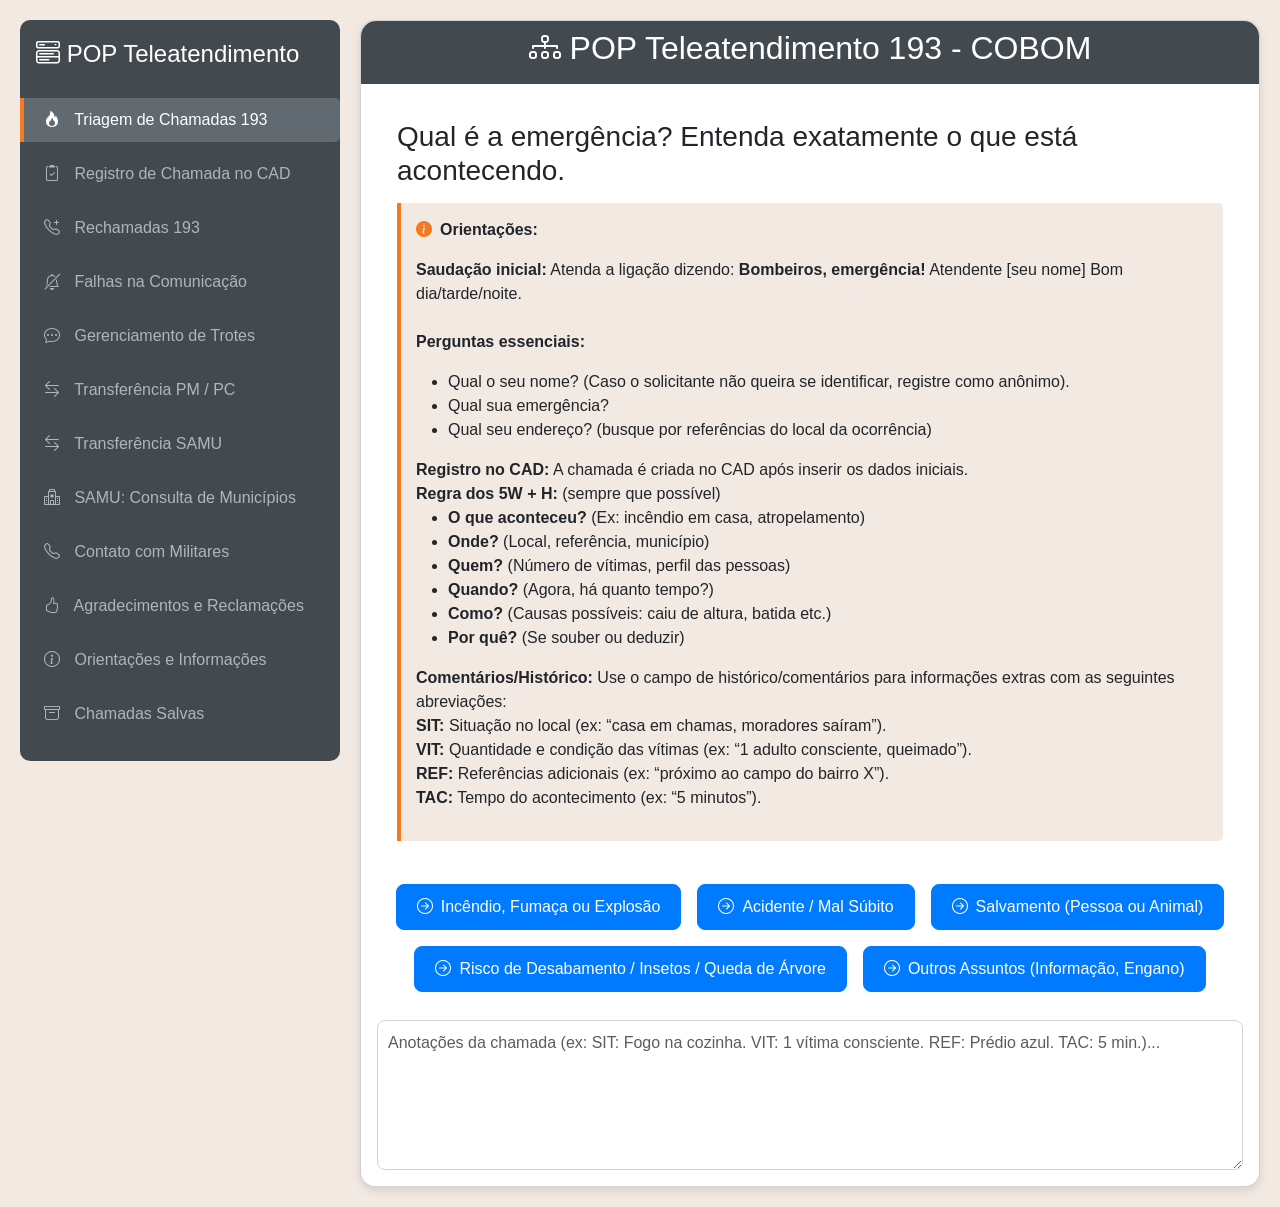
==== pages/popciad/popbm/index.html @ 1b0be4aa "incial" ====
<!DOCTYPE html>
<html lang="pt-br">
<head>
    <meta charset="UTF-8">
    <meta name="viewport" content="width=device-width, initial-scale=1">
    <title>Teleatendimento 193 COBOM</title>
    <link href="https://cdn.jsdelivr.net/npm/bootstrap@5.3.0/dist/css/bootstrap.min.css" rel="stylesheet">
    <link rel="stylesheet" href="https://cdn.jsdelivr.net/npm/bootstrap-icons@1.10.0/font/bootstrap-icons.css">
    <style>
        /* * Estilos Globais e Layout da Aplicação
         * Define o layout geral da página, fontes e cores de fundo.
         */
        body {
            background-color: #f1e9e2;
            padding: 20px;
            display: flex;
            min-height: 100vh;
            font-family: 'Inter', sans-serif;
        }
        
        #left-panel {
            width: 320px;
            display: flex;
            flex-direction: column;
            margin-right: 20px;
        }
        
        #sidebar {
            background-color: #434a4f;
            color: white;
            padding: 20px 0;
            border-radius: 10px;
            margin-bottom: 20px;
        }
        
        #decision-tree-container {
            flex: 1;
            display: flex;
            flex-direction: column;
        }
        
        /* * Estilos dos Cards de Decisão e Componentes Internos
         * Estilos específicos para os cards que contêm as perguntas e opções.
         */
        .card.decision-card .card-header {
            background-color: #434a4f !important;
            border-color: #434a4f;
            color: white;
            border-top-left-radius: 15px;
            border-top-right-radius: 15px;
        }
        
        .decision-card {
            border-radius: 15px;
            box-shadow: 0 4px 8px rgba(0,0,0,0.1);
        }
        
        #question-container {
            min-height: 100px;
            padding: 20px;
        }
        
        #guidance {
            background-color: #f1e9e2;
            border-left: 4px solid #f47920;
            padding: 15px;
            margin: 15px 0;
            border-radius: 0 5px 5px 0;
            text-align: left;
        }
        
        /* * Estilos da Navegação Lateral
         * Define a aparência dos links do menu lateral.
         */
        .nav-link {
            color: #adb5bd;
            border-left: 4px solid transparent;
            padding: 10px 20px;
            margin: 5px 0;
            border-radius: 0 5px 5px 0;
        }
        
        .nav-link:hover, .nav-link.active {
            color: white;
            background-color: #606a70;
            border-left: 4px solid #f47920;
        }
        
        .nav-link i {
            margin-right: 10px;
            width: 20px;
            text-align: center;
        }
        
        /* * Estilos dos Botões de Opção e Voltar
         * Define a aparência dos botões de interação.
         */
        .option-btn {
            margin: 5px;
            transition: all 0.3s;
            border-radius: 8px;
            padding: 10px 20px;
            font-size: 16px;
            display: flex;
            align-items: center;
            justify-content: center;
            background-color: #007bff;
            border-color: #007bff;
            color: white;
        }

        .option-btn:hover {
            background-color: #0056b3;
            border-color: #0056b3;
            transform: translateY(-2px);
            box-shadow: 0 4px 8px rgba(0,0,0,0.2);
        }

        .option-btn i {
            margin-right: 8px;
        }
        
        #back-btn {
            border-radius: 8px;
            padding: 10px 20px;
            font-size: 16px;
            display: flex;
            align-items: center;
            justify-content: center;
            margin-top: 15px;
        }

        #back-btn i {
            margin-right: 8px;
        }

        /* * Estilos do Painel de Histórico e Anotações
         * Define a aparência da seção de resumo e anotações da chamada.
         */
        #history-panel {
            display: none;
            margin-top: 20px;
            padding: 15px;
            background-color: #f8f9fa;
            border-radius: 5px;
            border: 1px solid #dee2e6;
        }
        
        .guidance-icon {
            color: #f47920;
            margin-right: 8px;
        }
        
        .summary-item {
            padding: 8px 0;
            border-bottom: 1px solid #eee;
        }
        
        .summary-question {
            font-weight: 500;
            color: #333;
        }
        
        .summary-answer {
            color: #17a2b8;
            margin-left: 10px;
        }
        
        pre {
            white-space: pre-wrap;
            word-wrap: break-word;
            background-color: #f8f9fa;
            padding: 10px;
            border-radius: 5px;
            border-left: 3px solid #f47920;
        }
        
        #copy-message {
            font-weight: bold;
        }

        #notes-area {
            width: 100%;
            height: 150px;
            margin-top: 20px;
            padding: 10px;
            border-radius: 8px;
            border: 1px solid #ced4da;
            resize: vertical;
            font-size: 1rem;
        }

        /* * Estilos para a Consulta SAMU
         * Define a aparência dos campos de busca e resultados da consulta SAMU.
         */
        .samu-search-container {
            margin-bottom: 20px;
            display: flex;
            align-items: center;
        }
        
        .samu-input {
            flex-grow: 1;
            padding: 10px;
            border: 1px solid #ddd;
            border-radius: 4px;
            font-size: 16px;
        }
        
        .samu-btn {
            padding: 10px 20px;
            background-color: #0066cc;
            color: white;
            border: none;
            border-radius: 4px;
            cursor: pointer;
            font-size: 16px;
            margin-left: 10px;
            transition: background-color 0.3s ease;
        }

        .samu-btn:hover {
            background-color: #0056b3;
        }
        
        .highlight {
            font-weight: bold;
            color: #0066cc;
        }
        
        .result-item {
            background-color: #f8f9fa;
            padding: 15px;
            border-radius: 0 5px 5px 0;
            margin-bottom: 15px;
            border-left: 3px solid #f47920;
            text-align: left;
        }

        /* * Estilos para Chamadas Salvas
         * Define a aparência dos itens da lista de chamadas salvas e seus detalhes.
         */
        .saved-call-item {
            background-color: #e9ecef;
            padding: 15px;
            border-radius: 8px;
            margin-bottom: 10px;
            border: 1px solid #dee2e6;
            cursor: pointer;
            transition: background-color 0.2s;
        }

        .saved-call-item:hover {
            background-color: #e2e6ea;
        }

        .saved-call-detail {
            background-color: #f8f9fa;
            padding: 15px;
            border-radius: 8px;
            margin-top: 10px;
            border: 1px solid #dee2e6;
        }
        
        /* * Media Queries para Responsividade
         * Ajusta o layout para telas menores, como dispositivos móveis.
         */
        @media (max-width: 992px) {
            body {
                flex-direction: column;
            }
            #left-panel {
                width: 100%;
                margin-right: 0;
                margin-bottom: 20px;
            }
        }
    </style>
</head>
<body>
    <!-- Painel Esquerdo: Menu de Navegação -->
    <div id="left-panel">
        <div id="sidebar">
            <h4 class="px-3 mb-4"><i class="bi bi-menu-button-wide"></i> POP Teleatendimento</h4>
            <ul class="nav flex-column" id="main-menu">
                <li class="nav-item">
                    <a class="nav-link active" href="#" data-target="triagem">
                        <i class="bi bi-fire"></i> Triagem de Chamadas 193</a>
                </li>
                <li class="nav-item">
                    <a class="nav-link" href="#" data-target="dados-cad">
                        <i class="bi bi-clipboard2-check"></i> Registro de Chamada no CAD</a>
                </li>
                <li class="nav-item">
                    <a class="nav-link" href="#" data-target="rechamadas">
                        <i class="bi bi-telephone-plus"></i> Rechamadas 193</a>
                </li>
                <li class="nav-item">
                    <a class="nav-link" href="#" data-target="falha">
                        <i class="bi bi-bell-slash"></i> Falhas na Comunicação</a>
                </li>
                <li class="nav-item">
                    <a class="nav-link" href="#" data-target="trote">
                        <i class="bi bi-chat-dots"></i> Gerenciamento de Trotes</a>
                </li>
                <li class="nav-item">
                    <a class="nav-link" href="#" data-target="orgao">
                        <i class="bi bi-arrow-left-right"></i> Transferência PM / PC</a>
                </li>
                <li class="nav-item">
                    <a class="nav-link" href="#" data-target="samu">
                        <i class="bi bi-arrow-left-right"></i> Transferência SAMU</a>
                </li>
                <li class="nav-item">
                    <a class="nav-link" href="#" data-target="busca-samu">
                        <i class="bi bi-hospital"></i> SAMU: Consulta de Municípios</a>
                </li>
                <li class="nav-item">
                    <a class="nav-link" href="#" data-target="militar">
                        <i class="bi bi-telephone"></i> Contato com Militares</a>
                </li>
                <li class="nav-item">
                    <a class="nav-link" href="#" data-target="queixas">
                        <i class="bi bi-hand-thumbs-up"></i> Agradecimentos e Reclamações</a>
                </li>
                <li class="nav-item">
                    <a class="nav-link" href="#" data-target="informacoes">
                        <i class="bi bi-info-circle"></i> Orientações e Informações</a>
                </li>
                <li class="nav-item">
                    <a class="nav-link" href="#" data-target="saved-calls">
                        <i class="bi bi-archive"></i> Chamadas Salvas</a>
                </li>
            </ul>
        </div>
    </div>

    <!-- Painel Principal: Conteúdo Dinâmico -->
    <div id="decision-tree-container">
        <div class="card decision-card">
            <div class="card-header bg-primary text-white">
                <h2 class="text-center"><i class="bi bi-diagram-3"></i> POP Teleatendimento 193 - COBOM</h2>
            </div>
            <div class="card-body">

                <!-- Conteúdo da Seção de Triagem (Árvore de Decisão) -->
                <div id="triagem" class="dynamic-content">
                    <div id="question-container">
                        <h3 id="question">Triagem de emergência 193</h3>
                        <div id="guidance">
                            <!-- O conteúdo da orientação é preenchido via JavaScript -->
                        </div>
                    </div>
                    <div id="options" class="d-flex flex-wrap justify-content-center">
                        <!-- Opções de resposta são preenchidas via JavaScript -->
                    </div>
                    <textarea id="notes-area" class="form-control" placeholder="Anotações da chamada (ex: SIT: Fogo na cozinha. VIT: 1 vítima consciente. REF: Prédio azul. TAC: 5 min.)..."></textarea>
                </div>

                <!-- Conteúdo da Seção de Registro de Chamada no CAD -->
                <div id="dados-cad" class="dynamic-content" style="display:none;">
                    <div id="question-container">
                        <h3>Registro de Chamadas no CAD</h3>
                        <div id="guidance">
                            <p><i class="bi bi-info-circle-fill guidance-icon"></i><strong>Orientações:</strong></p>
                            <p><strong>Objetivo:</strong> Iniciar e registrar chamada no CAD com dados precisos.</p>
                            <p><strong>Início do Registro:</strong></p>
                            <ul>
                                <li>Clicar no ícone do giroflex.</li>
                                <li>Inserir os dados iniciais. A coleta deve ser completa e precisa.</li>
                            </ul>
                            <p><strong>2. Dados Essenciais:</strong></p>
                            <ul>
                                <li><strong>Solicitante:</strong> Nome (opcional; se não fornecido, registrar "anônimo").</li>
                                <li><strong>Telefone:</strong> Número com DDD (confirmar, especialmente para transferências PMMG/PCMG, pois o número aparente pode ser ramal interno).</li>
                                <li><strong>Natureza:</strong> Selecionar a mais adequada no CAD.</li>
                                <li><strong>Endereço da Ocorrência (Essencial para Despacho):</strong>
                                    <ul>
                                        <li>Tipo de logradouro (rua, avenida, rodovia).</li>
                                        <li>Nome do logradouro.</li>
                                        <li>Número (confirmar complementos: "320-A", "320-B").</li>
                                        <li><strong>Rodovias:</strong> KM mais próximo, sentido (ex: "BR-381, sentido Vitória"), via marginal ou principal.</li>
                                        <li>Complemento (apartamento, loja, etc.).</li>
                                        <li>Bairro.</li>
                                        <li>Município.</li>
                                    </ul>
                                </li>
                                <li><strong>Referências:</strong> Bairro vizinho (para ruas homônimas), construções notáveis, elevados, postos de gasolina, estabelecimentos comerciais.</li>
                                <li><strong>Outros:</strong> Envolvimento de militar ou ocorrência "de destaque".</li>
                            </ul>
                        </div>
                    </div>
                </div>

                <!-- Conteúdo da Seção de Falhas na Comunicação -->
                <div id="falha" class="dynamic-content" style="display:none;">
                    <div id="question-container">
                        <h3>Procedimentos para Falhas na Comunicação</h3>
                        <div id="guidance">
                            <p><i class="bi bi-info-circle-fill guidance-icon"></i><strong>Orientações:</strong></p>
                            <p><strong>Chamada Muda (Sem Resposta):</strong></p>
                            <ul>
                                <li>Repetir a saudação, de forma clara e audível, por até três vezes, com pausas entre as tentativas.</li>
                                <li>Persistindo a ausência de resposta, encerrar a chamada informando: "Sua ligação será encerrada por falta de comunicação."</li>
                                <li>Qualificar no painel: "<i>Falha na comunicação</i> &gt; <i>solicitante mudo</i>".</li>
                            </ul>
                            <p><strong>Ligação Interrompida ou Inaudível (Antes de Dados Mínimos):</strong></p>
                            <ul>
                                <li>Qualificar no sistema como: "<i>Falha na comunicação</i>", selecionando a opção correspondente: "<i>ligação caiu</i>" ou "<i>outras falhas</i>".</li>
                            </ul>
                            <p><strong>Solicitante estrangeiro (Não fala português):</strong></p>
                            <ul>
                                <li>Caso o teleatendente não compreenda o idioma falado pelo solicitante, deve comunicar, em português: "Aguarde um momento."</li>
                                <li><strong>A chamada deve ser imediatamente repassada ao Supervisor de Teleatendimento.</strong> O Supervisor deverá verificar, entre os integrantes da equipe, a existência de alguém com fluência no idioma do solicitante ou na língua inglesa.</li>
                                <li><strong>Havendo alguém apto</strong>, a chamada será transferida para esse integrante, que deverá colher todas as informações necessárias para a criação da ocorrência, se for o caso.</li>
                                <li><strong>Não havendo pessoa disponível que domine o idioma do solicitante ou o inglês</strong>, o solicitante deverá ser orientado, em português, a buscar auxílio de alguém que possa ajudá-lo a se comunicar. Após a orientação, a chamada será encerrada.</li>
                                <li><strong>Caso a ocorrência seja gerada</strong>, registrar no histórico: "Solicitante estrangeiro, não fala português. Comunica-se em [idioma informado]."</li>
                            </ul>
                        </div>
                    </div>
                </div>

                <!-- Conteúdo da Seção de Gerenciamento de Trotes -->
                <div id="trote" class="dynamic-content" style="display:none;">
                    <div id="question-container">
                        <h3>Gerenciamento de Tentativa de Trote</h3>
                        <div id="guidance">
                            <p><i class="bi bi-info-circle-fill guidance-icon"></i><strong>Orientações:</strong></p>
                            <p><strong>Definição:</strong> Chamadas com risadas, xingamentos, não cumprimento intencional de instruções.</p>
                            <p><strong>Procedimento (Trote Confirmado):</strong></p>
                            <ul>
                                <li>Informar ao solicitante: "Esta ligação foi registrada e poderá ser rastreada para fins de responsabilização penal e civil."</li>
                                <li>Completar registro como nova emergência.</li>
                                <li>Incluir "suspeita de trote" no histórico.</li>
                                <li>Transferir para o Supervisor de Teleatendimento.</li>
                            </ul>
                            <p><strong>Procedimento (Suspeita de Trote Durante Registro):</strong></p>
                            <ul>
                                <li><strong>Teste:</strong> Solicitar que repita 2-3 informações (nome, logradouro, bairro) ou introduzir erros intencionais.</li>
                                <li><strong>Falha no Teste:</strong> Informar ao solicitante: "Esta ligação foi registrada e poderá ser rastreada para fins de responsabilização penal e civil."</li>
                                <li><strong>Insistência:</strong> Completar registro como nova emergência, incluir "suspeita de trote" e transferir para o Supervisor.</li>
                                <li><strong>Não Insistência:</strong> Encerrar a ligação e classificar como "trote".</li>
                            </ul>
                        </div>
                    </div>
                </div>

                <!-- Conteúdo da Seção de Transferência PM / PC -->
                <div id="orgao" class="dynamic-content" style="display:none;">
                    <div id="question-container">
                        <h3>Transferência para Polícia Militar ou Polícia Civil</h3>
                        <div id="guidance">
                            <p><i class="bi bi-info-circle-fill guidance-icon"></i><strong>Orientações:</strong></p>
                            <p><strong>Objetivo:</strong> Transferir chamada para órgão competente (PMMG/PCMG).</p>
                            <p><strong>Pergunta de Avaliação:</strong></p>
                            <ul>
                                <li>"A emergência é de competência de outro órgão do CIAD (Polícia Militar ou Polícia Civil)?"</li>
                            </ul>
                            <p><strong>Procedimento de Transferência:</strong></p>
                            <ul>
                                <li>Solicitar que o solicitante aguarde: "Senhor(a), aguarde enquanto transfiro sua ligação para o órgão responsável."</li>
                                <li>Transferir para a cabine correta: <strong>190 (PMMG)</strong> ou <strong>197 (PCMG)</strong>.</li>
                            </ul>
                        </div>
                    </div>
                </div>

                <!-- Conteúdo da Seção de Transferência SAMU -->
                <div id="samu" class="dynamic-content" style="display:none;">
                    <div id="question-container">
                        <h3>Transferência para o SAMU</h3>
                        <div id="guidance">
                            <p><i class="bi bi-info-circle-fill guidance-icon"></i><strong>Orientações:</strong></p>
                            <p><strong>Objetivo:</strong> Transferir chamadas de APH Clínico para as centrais SAMU.</p>
                            <p><strong>Centrais SAMU e Municípios Atendidos:</strong></p>
                            <ul>
                                <li><strong>SAMU-BH:</strong> Belo Horizonte, Belo Vale, Caeté, Confins, Itabirito, Jaboticatubas, Lagoa Santa, Mariana, Matozinhos, Moeda, Nova Lima, Nova União, Ouro Preto, Pedro Leopoldo, Raposos, Ribeirão das Neves, Rio Acima, Sabará, Santa Luzia, Santana do Riacho, São José da Lapa, Taquaraçu de Minas, Vespasiano.</li>
                                <li><strong>SAMU-Divinópolis:</strong> Aguanil, Araújos, Arcos, Bambuí, Bom Despacho, Bonfim, Brumadinho, Camacho, Campo Belo, Cana Verde, Candeias, Carmo da Mata, Carmo do Cajuru, Carmópolis de Minas, Cláudio, Conceição do Pará, Córrego Danta, Córrego Fundo, Cristais, Crucilândia, Divinópolis, Dores do Indaiá, Esmeraldas, Estrela do Indaiá, Florestal, Formiga, Igarapé, Igaratinga, Iguatama, Itaguara, Itapecerica, Itatiaiuçu, Itaúna, Japaraíba, Juatuba, Lagoa da Prata, Leandro Ferreira, Luz, Mário Campos, Martinho Campos, Mateus Leme, Medeiros, Moema, Nova Serrana, Oliveira, Onça de Pitangui, Pains, Pará de Minas, Passa Tempo, Pedra do Indaiá, Perdigão, Piedade dos Gerais, Piracema, Pitangui, Rio Manso, Santana do Jacaré, Santo Antônio do Amparo, Santo Antônio do Monte, São Francisco de Paula, São Gonçalo do Pará, São Joaquim de Bicas, São José da Varginha, São Sebastião do Oeste, Serra da Saudade, Tapiraí.</li>
                                <li><strong>SAMU-Sete Lagoas:</strong> Araçaí, Baldim, Caetanópolis, Cachoeira da Prata, Cordisburgo, Fortuna de Minas, Inhaúma, Jequitibá, Maravilhas, Papagaios, Paraopeba, Pompéu, Santana de Pirapama, Sete Lagoas.</li>
                                <li><strong>SAMU-Contagem:</strong> Contagem, Ibirité e Sarzedo.</li>
                                <li><strong>SAMU-Betim:</strong> Betim.</li>
                            </ul>
                            <p><strong>Procedimento de Transferência:</strong></p>
                            <ul>
                                <li>Solicitar que o solicitante aguarde: "Senhor(a), aguarde enquanto transfiro sua ligação para o órgão responsável."</li>
                                <li>Transferir para o ramal correto:
                                    <ul>
                                        <li><strong>192:</strong> SAMU-BH</li>
                                        <li><strong>403:</strong> SAMU-Betim</li>
                                        <li><strong>404:</strong> SAMU-Contagem</li>
                                        <li><strong>405:</strong> SAMU-Sete Lagoas</li>
                                        <li><strong>406:</strong> SAMU-Divinópolis</li>
                                    </ul>
                                </li>
                                <li>Registrar no histórico da chamada: "Transferido para o SAMU. Atendente SAMU [nome do atendente do SAMU]."</li>
                            </ul>
                        </div>
                    </div>
                </div>

                <!-- Conteúdo da Seção de Consulta de Municípios SAMU -->
                <div id="busca-samu" class="dynamic-content" style="display:none;">
                    <div id="question-container">
                        <h3>SAMU: Consulta de Municípios Atendidos</h3><br>
                        <div class="samu-search-container">
                            <input type="text" id="municipioInput" class="samu-input" placeholder="Digite o nome do município...">
                            <button class="samu-btn" onclick="pesquisarMunicipio()">Pesquisar</button>
                        </div>
                        <div id="samu-result" class="samu-result"></div>
                        <div id="guidance">
                            <p><i class="bi bi-info-circle-fill guidance-icon"></i><strong>Orientações:</strong></p>
                            <p><strong>Objetivo:</strong> Auxiliar na consulta rápida de municípios atendidos pelo SAMU.</p>
                        </div>
                    </div>
                </div>

                <!-- Conteúdo da Seção de Contato com Militares -->
                <div id="militar" class="dynamic-content" style="display:none;">
                    <div id="question-container">
                        <h3>Contato de Militares com as Cabines do COBOM</h3>
                        <div id="guidance">
                            <p><i class="bi bi-info-circle-fill guidance-icon"></i><strong>Orientações:</strong></p>
                            <p><strong>Contexto:</strong> Contato de militares com COBOM para orientações/informações.</p>
                            <p><strong>Procedimento (Solicitação de Registro de Empenho):</strong></p>
                            <ul>
                                <li>Identificar patente e unidade do militar.</li>
                                <li>Clicar no ícone do giroflex para iniciar criação da chamada.</li>
                                <li>Preencher dados iniciais: solicitante (nome ou "anônimo"), telefone (confirmar DDD), natureza (grupo Q, X ou Y, ex: X 03.000 - empenho administrativo), endereço, envolvimento de militar, ocorrência "de destaque".</li>
                            </ul>
                            <p><strong>Procedimento (Solicitação de Contato com Equipe/Informações):</strong></p>
                            <ul>
                                <li>Identificar patente e unidade do militar.</li>
                                <li>Solicitar que o solicitante aguarde: "Senhor(a), peço que aguarde enquanto transfiro sua ligação."</li>
                                <li>Transferir para a cabine correta.</li>
                                <li><strong>Linha Ocupada:</strong> Retornar imediatamente e informar: "Senhor(a), o ramal está ocupado, não é possível transferir no momento. O(a) senhor(a) pode tentar contato via rádio/tentar novamente mais tarde ou posso tentar encontrar outro militar disponível."</li>
                                <li><strong>Solicitação de Outro Militar:</strong> Transferir para o Supervisor de Teleatendimento.</li>
                                <li>Qualificar chamada como "apoio operacional &gt; transferência".</li>
                            </ul>
                        </div>
                    </div>
                </div>

                <!-- Conteúdo da Seção de Rechamadas -->
                <div id="rechamadas" class="dynamic-content" style="display:none;">
                    <div id="question-container">
                        <h3>Rechamadas do Telefone 193</h3>
                        <div id="guidance">
                            <p><i class="bi bi-info-circle-fill guidance-icon"></i><strong>Orientações:</strong></p>
                            <p><strong>Contexto:</strong> Sistema identifica rechamada por telefone ativo. Alerta de "Chamadas Similares" ao inserir endereço.</p>
                            <p><strong>Procedimento Geral:</strong></p>
                            <ul>
                                <li>Se alertado, clicar em "Chamadas Similares".</li>
                                <li><strong>Ocorrência Diferente:</strong> Prosseguir com criação de nova chamada.</li>
                            </ul>
                            <p><strong>Procedimento (Ocorrência em Andamento):</strong></p>
                            <ul>
                                <li>Verificar/completar dados faltantes na chamada existente.</li>
                                <li>Incluir nome e novo telefone do solicitante no CAD.</li>
                                <li>Informar ao solicitante: "Senhor(a), sua nova solicitação foi registrada, estamos nos esforçando para enviar uma viatura para atendimento."</li>
                                <li> No caso de <strong>vistoria de enxame de insetos</strong>, informar ao solicitante: "O atendimento será realizado pelo critério de criticidade e em conformidade com disponibilidade de recursos"</li>
                                <li> No caso de <strong>vistoria em risco de queda de árvore em via pública</strong>, informar ao solicitante: "Tente contato com a Prefeitura para ocorrências com árvores em via pública"</li>
                                <li>Qualificar: "<i>Outros</i> &gt; <i>Rechamada</i>".</li>
                            </ul>
                            <p><strong>Procedimento (Despacho Tentou Contato):</strong></p>
                            <ul>
                                <li>Solicitar que o solicitante aguarde: "Senhor(a), peço que aguarde enquanto pego orientações."</li>
                                <li>Contatar despacho para confirmar necessidade de contato e transferir a ligação (após registrar novos dados).</li>
                            </ul>
                            <p><strong>Procedimento (Perguntas sobre Atraso SEM Viatura Empenhada):</strong></p>
                            <ul>
                                <li>Informar: "Senhor(a), o atendimento é realizado conforme o grau de prioridade."</li>
                                <li><strong>Insistência:</strong> Complementar: "O(a) senhor(a) já foi devidamente orientado(a), aguarde o atendimento da viatura."</li>
                            </ul>
                            <p><strong>Procedimento (Perguntas sobre Atraso COM Viatura Empenhada):</strong></p>
                            <ul>
                                <li>Informar: "Senhor(a), já há uma viatura a caminho. Caso desista, ligue 193 novamente para direcionarmos para outros atendimentos."</li>
                                <li>Registrar no histórico: "Solicitante informado sobre envio de recurso."</li>
                                <li>Transferir imediatamente para o Supervisor BM de Teleatendimento.</li>
                            </ul>
                        </div>
                    </div>
                </div>

                <!-- Conteúdo da Seção de Agradecimentos e Reclamações -->
                <div id="queixas" class="dynamic-content" style="display:none;">
                    <div id="question-container">
                        <h3>Agradecimentos e Reclamações</h3>
                        <div id="guidance">
                            <p><i class="bi bi-info-circle-fill guidance-icon"></i><strong>Orientações:</strong></p>
                            <p><strong>Contexto: Tratar agradecimentos, queixas ou reclamações (CBMMG ou teleatendimento).</strong></p>
                            <p><strong>Procedimento (Queixa: Desvio de Conduta – Ato em Flagrante/Recente):</strong></p>
                            <ul>
                                <li>Registrar como nova emergência (Natureza <strong>U 33.013</strong> - Atend. denúncia desvio conduta Bm/Pm/Pc/Militar/Autoridade).</li>
                                <li>Solicitar que o solicitante aguarde: "Senhor(a), peço que aguarde enquanto transfiro sua ligação."</li>
                                <li>Transferir para o Supervisor de Teleatendimento.</li>
                            </ul>
                            <p><strong>Procedimento (Queixa: Desvio de Conduta – Ação Passada):</strong></p>
                            <ul>
                                <li>Informar: "Para formalizar esta denúncia, procure a Corregedoria do CBMMG (www.bombeiros.mg.gov.br)."</li>
                                <li>Verificar dúvidas. Sem dúvidas: encerrar com saudação.</li>
                                <li><strong>Insistência:</strong> Informar: "Senhor(a), esta é uma linha de emergência. Sua ligação será encerrada!"</li>
                                <li>Qualificar: "informação/orientação".</li>
                            </ul>
                            <p><strong>Procedimento (Queixa/Agradecimento por Serviços Prestados):</strong></p>
                            <ul>
                                <li>Informar: "Para formalizar, acesse o fale conosco no site do CBMMG (www.bombeiros.mg.gov.br). Receberá protocolo de acompanhamento."</li>
                                <li>Verificar dúvidas. Sem dúvidas: encerrar com saudação.</li>
                                <li><strong>Insistência:</strong> Informar: "Senhor(a), esta é uma linha de emergência. Sua ligação será encerrada!"</li>
                                <li>Qualificar: "informação/orientação".</li>
                            </ul>
                            <p><strong>Procedimento (Queixa sobre Atuação Pm/Pc):</strong></p>
                            <ul>
                                <li>Solicitar que o solicitante aguarde: "Senhor(a), peço que aguarde enquanto transfiro sua ligação para o órgão responsável."</li>
                                <li>Transferir para a cabine correta: <strong>190 (PMMG)</strong> ou <strong>197 (PCMG)</strong>.</li>
                                <li>Qualificar: "Transferência &gt; Polícia Militar" ou "Transferência &gt; Polícia Civil".</li>
                            </ul>
                            <p><strong>Procedimento (Queixa sobre Atuação de Outro Órgão):</strong></p>
                            <ul>
                                <li>Aconselhar a ligar para <strong>181 (Disque Denúncia)</strong> ou número de emergência do órgão específico.</li>
                                <li>Qualificar: "informações &gt; engano".</li>
                            </ul>
                        </div>
                    </div>
                </div>

                <!-- Conteúdo da Seção de Orientações e Informações -->
                <div id="informacoes" class="dynamic-content" style="display:none;">
                    <div id="question-container">
                        <h3>Orientações e Informações</h3>
                        <div id="guidance">
                            <p><i class="bi bi-info-circle-fill guidance-icon"></i><strong>Orientações:</strong></p>
                            <p><strong>Contexto:</strong> Identificar tipo de solicitação de informações (CBMMG).</p>
                            <p><strong>Procedimento (Projetos Sociais, AVCB, etc.):</strong></p>
                            <ul>
                                <li>Solicitar que o solicitante aguarde: "Senhor(a), peço que aguarde enquanto transfiro sua ligação."</li>
                                <li>Transferir para o Supervisor de Teleatendimento.</li>
                                <li>Qualificar: "informações/orientações".</li>
                            </ul>
                            <p><strong>Procedimento (Orientações de Risco por Telefone: Incêndio, Vazamento de Gás):</strong></p>
                            <ul>
                                <li>Clicar no ícone do giroflex para iniciar criação da chamada.</li>
                                <li>Preencher dados iniciais: solicitante (nome ou "anônimo"), telefone (confirmar DDD), natureza, endereço.</li>
                                <li>Transferir para o Supervisor de Teleatendimento.</li>
                                <li>Escrever no histórico: "Ligação transferida para o Supervisor de Teleatendimento para orientação."</li>
                            </ul>
                        </div>
                    </div>
                </div>

                <!-- Conteúdo da Seção de Chamadas Salvas -->
                <div id="saved-calls" class="dynamic-content" style="display:none;">
                    <div id="question-container">
                        <h3>Chamadas Salvas</h3>
                        <div id="guidance">
                            <p><i class="bi bi-info-circle-fill guidance-icon"></i><strong>Orientações:</strong></p>
                            <p><strong>Objetivo:</strong> Visualizar e revisar chamadas salvas.</p>
                        </div>
                        <div id="saved-calls-list"></div> <!-- Adicionado o elemento de lista de chamadas salvas -->
                    </div>
                </div>

                <!-- Botão de Voltar e Painel de Histórico -->
                <button id="back-btn" class="btn btn-secondary mt-3 d-none">
                    <i class="bi bi-arrow-left"></i> Voltar
                </button>
                
                <div id="history-panel" class="text-start">
                    <h4><i class="bi bi-journal-check guidance-icon"></i> Resumo do Caminho Percorrido</h4>
                    <div id="history-content"></div>
                    <button id="copy-btn" class="btn btn-sm btn-success">
                        <i class="bi bi-clipboard"></i> Copiar Resumo
                    </button>
                    <span id="copy-message" class="text-success ms-2" style="display:none;">Copiado!</span>
                    <button id="save-call-btn" class="btn btn-sm btn-primary ms-2">
                        <i class="bi bi-save"></i> Salvar Chamada
                    </button>
                    <span id="save-message" class="text-primary ms-2" style="display:none;">Salvo!</span>
                </div>
            </div>
        </div>
    </div>

    <script>
        // Objeto Global para Armazenar Dados da Aplicação
        // appData contém o histórico da navegação, o caminho de decisão e a árvore de dados.
        const appData = {
            history: [], // Armazena os IDs dos nós visitados para navegação de volta
            pathHistory: [], // Armazena perguntas e respostas para o resumo final
            currentSection: 'triagem', // Seção ativa do menu lateral
            
            // Base de dados dos municípios por grupo SAMU para consulta
            gruposSamu: {
                "SAMU-BH": ["Belo Horizonte", "Belo Vale", "Caeté", "Confins", "Itabirito", "Jaboticatubas", "Lagoa Santa", "Mariana", "Matozinhos", "Moeda", "Nova Lima", "Nova União", "Ouro Preto", "Pedro Leopoldo", "Raposos", "Ribeirão das Neves", "Rio Acima", "Sabará", "Santa Luzia", "Santana do Riacho", "São José da Lapa", "Taquaraçu de Minas", "Vespasiano"],
                "SAMU-Divinópolis": ["Aguanil", "Araújos", "Arcos", "Bambuí", "Bom Despacho", "Bonfim", "Brumadinho", "Camacho", "Campo Belo", "Cana Verde", "Candeias", "Carmo da Mata", "Carmo do Cajuru, Carmópolis de Minas", "Cláudio", "Conceição do Pará", "Córrego Danta", "Córrego Fundo", "Cristais", "Crucilândia", "Divinópolis", "Dores do Indaiá", "Esmeraldas", "Estrela do Indaiá, Florestal", "Formiga", "Igarapé", "Igaratinga", "Iguatama", "Itaguara", "Itapecerica", "Itatiaiuçu", "Itaúna", "Japaraíba", "Juatuba", "Lagoa da Prata", "Leandro Ferreira", "Luz", "Mário Campos", "Martinho Campos", "Mateus Leme", "Medeiros", "Moema", "Nova Serrana", "Oliveira", "Onça de Pitangui", "Pains", "Pará de Minas", "Passa Tempo", "Pedra do Indaiá", "Perdigão", "Piedade dos Gerais", "Piracema", "Pitangui", "Rio Manso", "Santana do Jacaré", "Santo Antônio do Amparo", "Santo Antônio do Monte", "São Francisco de Paula", "São Gonçalo do Pará", "São Joaquim de Bicas", "São José da Varginha", "São Sebastião do Oeste", "Serra da Saudade", "Tapiraí"],
                "SAMU-Sete Lagoas": ["Araçaí", "Baldim", "Caetanópolis", "Cachoeira da Prata", "Cordisburgo", "Fortuna de Minas", "Inhaúma", "Jequitibá", "Maravilhas", "Papagaios", "Paraopeba", "Pompéu", "Santana de Pirapama", "Sete Lagoas"],
                "SAMU-Contagem": ["Contagem", "Ibirité", "Sarzedo"],
                "SAMU-Betim": ["Betim"]
            },
            
            // Árvore de decisão com perguntas, orientações e opções de navegação
            treeData: {
                1: {
                    question: "Qual é a emergência? Entenda exatamente o que está acontecendo.",
                    guidance: "<strong>Saudação inicial:</strong> Atenda a ligação dizendo:<strong> Bombeiros, emergência!</strong> Atendente [seu nome] Bom dia/tarde/noite. <br><br><strong>Perguntas essenciais:</strong><ul><li>Qual o seu nome? (Caso o solicitante não queira se identificar, registre como anônimo).</li><li>Qual sua emergência?</li><li>Qual seu endereço? (busque por referências do local da ocorrência)</li></ul><strong>Registro no CAD:</strong> A chamada é criada no CAD após inserir os dados iniciais. <br><strong>Regra dos 5W + H:</strong> (sempre que possível)<ul><li><strong>O que aconteceu?</strong> (Ex: incêndio em casa, atropelamento)</li><li><strong>Onde?</strong> (Local, referência, município)</li><li><strong>Quem?</strong> (Número de vítimas, perfil das pessoas)</li><li><strong>Quando?</strong> (Agora, há quanto tempo?)</li><li><strong>Como?</strong> (Causas possíveis: caiu de altura, batida etc.)</li><li><strong>Por quê?</strong> (Se souber ou deduzir)</li></ul><strong>Comentários/Histórico:</strong> Use o campo de histórico/comentários para informações extras com as seguintes abreviações:<br><strong>SIT:</strong> Situação no local (ex: “casa em chamas, moradores saíram”). <br><strong>VIT:</strong> Quantidade e condição das vítimas (ex: “1 adulto consciente, queimado”). <br><strong>REF:</strong> Referências adicionais (ex: “próximo ao campo do bairro X”). <br><strong>TAC:</strong> Tempo do acontecimento (ex: “5 minutos”).",
                    options: [
                        { text: "Incêndio, Fumaça ou Explosão", next: 2 },
                        { text: "Acidente / Mal Súbito", next: 20 },
                        { text: "Salvamento (Pessoa ou Animal)", next: 30 },
                        { text: "Risco de Desabamento / Insetos / Queda de Árvore", next: 40 },
                        { text: "Outros Assuntos (Informação, Engano)", next: 100 }
                    ]
                },

		// Incêndios (Nós de 2 a 16)
                2: {
                    question: "Há pessoas feridas ou em perigo imediato?",
                    guidance: "<strong>Avaliação de Risco à Vida (Prioridade Máxima):</strong> Esta é uma situação crítica que exige ação imediata. <br> <br><strong>Perguntas Essenciais para o Repasse:</strong><ul><li>Quantas pessoas estão envolvidas?</li><li>Qual a condição aparente dessas pessoas (conscientes, presas, queimadas, etc.)?</li><li>Qual o tipo de perigo imediato (chamas, fumaça, estrutura instável, etc.)?</li></ul><br><strong>Ação:</strong><ul><li>Crie a chamada,  coloque o <i>Alerta de chamada</i> e classifique a natureza como de <i>Alta</i> prioridade.</li><li>Repasse a chamada <strong>imediatamente</strong> ao Supervisor BM de Teleatendimento, fornecendo todas as informações detalhadas coletadas.</li></ul>",
                    options: [
                        { text: "Existem Pessoas feridas", next: 3 },
                        { text: "Existem Pessoas em perigo imediato", next: 3 },
                        { text: "Sem pessoas feridas ou em perigo", next: 4 },
                        { text: "Solicitante não sabe informar", next: 4 }
                    ]
                },
                3: {
                    question: "Há pessoas presas ou sem condições de sair do local?",
                    guidance: "<strong>Avaliação de Risco à Vida (Prioridade Máxima):</strong> Esta é uma situação de altíssimo risco que demanda informações precisas para o resgate. <br> <br><strong>Perguntas Essenciais para o Repasse:</strong><ul><li>Quantas pessoas estão presas ou sem condições de sair?</li><li>Onde exatamente elas estão (ex: em qual cômodo, sob escombros, dentro do veículo)?</li><li>O que está impedindo a saída (ex: portas bloqueadas, fogo, fumaça, estrutura caída)?</li><li>Qual a condição aparente dessas pessoas (conscientes, feridas, em pânico)?</li></ul><strong>Ação:</strong><ul><li>Crie a chamada,  coloque o <i>Alerta de chamada</i> e classifique a natureza como de <i>Alta</i> prioridade.</li><li>Repasse a chamada <strong>imediatamente</strong> ao Supervisor BM de Teleatendimento, fornecendo todas as informações detalhadas coletadas.</li></ul>",
                    options: [
                        { text: "Existem Pessoas presas no local", next: 4 },
                        { text: "Existem Pessoas sem condições de sair do local", next: 4 },
                        { text: "Local desocupado", next: 4 }
                    ]
                },
                4: {
                    question: "Há risco de explosão ou desabamento?",
                    guidance: "<strong>Avaliação de Risco à Vida (Prioridade Máxima):</strong> Esta é uma situação extremamente perigosa que exige coleta de dados detalhados para uma resposta eficaz. <br> <br><strong>Perguntas Essenciais para o Repasse:</strong><ul><li>Qual o tipo de risco (ex: vazamento de gás, estrutura rachada, barulhos estranhos)?</li><li>Qual a localização exata do risco (ex: qual andar, qual parte da estrutura)?</li><li>Há pessoas no local ou nas proximidades?</li><li>Há sinais visíveis (ex: fumaça, cheiro forte, rachaduras grandes, inclinação da estrutura)?</li></ul><strong>Ação:</strong><ul><li>Crie a chamada,  coloque o <i>Alerta de chamada</i> e classifique a natureza como de <i>Alta</i> prioridade.</li><li>Repasse a chamada <strong>imediatamente</strong> ao Supervisor BM de Teleatendimento, fornecendo todas as informações detalhadas coletadas.</li></ul>",
                    options: [
                        { text: "Existe risco de explosão", next: 5 },
                        { text: "Existe risco de desabamento", next: 5 },
                        { text: "Sem risco de explosão ou desabamento", next: 5 }
                    ]
                },
                5: {
                    question: "Onde está o Incêndio ou a Fumaça?",
                    guidance: "<strong>Grupo O: Explosão e Incêndio</strong> <br>Este grupo engloba ocorrências de incêndios e explosões, que demandam o acionamento de caminhões de combate a incêndio (Auto-Bombas, Auto-Bombas-Tanque, Auto-Bombas-Salvamento). Lembre-se: incêndio é o fogo em descontrole com potencial de causar danos. <br> <br><strong>Para direcionar o atendimento, identifique o local e o tipo de incêndio:</strong><ul><li>O fogo/fumaça está em um prédio, casa ou outro tipo de construção?</li><li>Está em uma área de mata, terreno baldio ou ao ar livre?</li><li>É um veículo (carro, moto, caminhão, etc.)?</li><li>Envolve postes, fiação ou transformadores elétricos?</li><li>Há algo mais específico, como uma explosão, vazamento de gás ou fogo em outros materiais?</li></ul>",
                    options: [
                        { text: "Incêndio em Edificação", next: 6 },
                        { text: "Incêndio em Vegetação ou área externa", next: 10 },
                        { text: "Incêndio em Veículo", next: 12 },
                        { text: "Incêndio em Instalação Elétrica (Poste/Rede)", next: 16 },
                        { text: "Outros riscos (Explosão, Princípio de Incêndio, Vazamento)", next: 14 }
                    ]
                },
                6: {
                    question: "Você está vendo fogo ou Fumaça agora?",
                    guidance: "<strong>Confirmação Visual:</strong> É crucial confirmar se há fogo ou fumaça visível para entender o estágio do incêndio e planejar a resposta. <br> <br><strong>Perguntas Essenciais:</strong><ul><li>O solicitante está dentro ou fora do imóvel?</li><li>Ele/Ela vê fogo ou apenas fumaça?</li><li>Onde exatamente o fogo/fumaça está localizado (ex: qual cômodo, qual andar, no telhado)?</li></ul>",
                    options: [
                        { text: "Fogo visível", next: 7 },
                        { text: "Apenas fumaça", next: 7 },
                        { text: "Solicitante não sabe informar", next: 8 }
                    ]
                },
                7: {
                    question: "O fogo está apenas em um cômodo ou se espalhou para outros locais?",
                    guidance: "<strong>Extensão do Incêndio em Edificações:</strong> Entender a dimensão do incêndio é fundamental para o planejamento e o acionamento das equipes adequadas. <br> <br><strong>Perguntas Essenciais:</strong><ul><li>Quantos cômodos ou andares estão em chamas ou afetados pela fumaça?</li><li>O fogo está se espalhando rapidamente?</li><li>Há risco de atingir edificações vizinhas? (Pergunte sobre a proximidade e tipo de construção ao redor)</li><li>Há materiais combustíveis próximos que possam agravar a situação?</li></ul>",
                    options: [
                        { text: "Multiplos cômodos/pavimentos afetados", next: 8 },
                        { text: "Somente um cômodo afetado", next: 8 },
                        { text: "Fogo ameaça imóveis vizinhos", next: 8 },
                        { text: "Princípio ou suspeita", next: 8 }
                    ]
                },
                8: {
                    question: "Que tipo de edificação está pegando fogo?",
                    guidance: "<strong>Classificação da Edificação:</strong> O tipo de edificação impacta diretamente o risco e a complexidade do combate, influenciando o número e tipo de equipes a serem acionadas. Edificações com grande concentração de pessoas ou materiais perigosos exigem prioridade. <br> <br><strong>Perguntas Essenciais para Classificação:</strong><ul><li>É um local com grande fluxo ou concentração de pessoas (ex: hospital, escola, shopping, asilo, teatro)?</li></li><li>É um prédio de apartamentos ou uma casa particular?</li><li>É um galpão, depósito ou área industrial? Está ocupado ou desocupado?</li><li>Há informações sobre materiais perigosos armazenados no local?</li></ul>",
                    options: [
                        { text: "Hospital/escola/asilo/local com muitas pessoas", next: 9 },
                        { text: "Prédio residencial", next: 9 },
                        { text: "Casa unifamiliar", next: 9 },
                        { text: "Prédio comercial ou misto", next: 9 },
                        { text: "Galpão/depósito desocupado", next: 9 }
                    ]
                },
                9: {
                    question: "A via permite acesso para caminhão?",
                    guidance: "<strong>Acesso da Viatura:</strong> É <strong>fundamental</strong> confirmar se a via até o local da ocorrência permite o acesso de caminhões de grande porte (Auto-Bombas, Auto-Bombas-Tanque). Isso impacta diretamente o tempo de resposta, o despacho da equipe e a segurança operacional. <br> <br><strong>Perguntas Essenciais para Avaliar o Acesso:</strong><ul><li>A rua é estreita? Há curvas acentuadas ou obstáculos (ex: postes caídos, árvores, veículos estacionados de forma irregular)?</li><li>É uma área rural com estradas de terra ou difícil pavimentação?</li><li>Há pontes ou viadutos com restrição de peso/altura?</li><li>O local é de difícil acesso por outros motivos (ex: vielas, becos, áreas de morro)?</li></ul>",
                    options: [
                        { text: "Sim", next: 90 },
                        { text: "Não. Acesso difícil/área rural", next: 92 }
                    ]
                },
                10: {
                    question: "O fogo está próximo de casas ou outros prédios?",
                    guidance: "<strong>Proximidade e Risco de Propagação:</strong> É fundamental avaliar se o incêndio em vegetação ou área externa oferece risco a edificações, veículos ou pessoas, determinando a urgência do atendimento. <br> <br><strong>Perguntas Essenciais:</strong><ul><li>A que distância o fogo está de casas, prédios, veículos ou outras estruturas?</li><li>Há risco de o fogo se espalhar para essas áreas?</li><li>Há pessoas próximas que possam ser afetadas pela fumaça ou chamas (especialmente idosos, crianças, ou com problemas respiratórios)?</li><li>Qual a altura das chamas e da vegetação?</li><li>O terreno é de fácil ou difícil acesso para as equipes? É área urbana ou rural?</li></ul>",
                    options: [
                        { text: "Menos de 50 metros de edificações", next: 11 },
                        { text: "50 a 200 metros de edificações", next: 11 },
                        { text: "Mais de 200 metros de edificações", next: 11 }
                    ]
                },
                11: {
                    question: "Qual o tamanho aproximado da área que está queimando?",
                    guidance: "<strong>Estimativa da Extensão da Área:</strong> A dimensão da área em chamas é crucial para dimensionar os recursos necessários para o combate. Lembre-se: 1 hectare equivale a um quadrado de 100x100 metros. <br> <br><strong>Perguntas Essenciais para Estimativa:</strong><ul><li>O fogo está em uma área pequena (ex: um lote, um jardim)?</li><li>Parece ser uma área maior, equivalente a um campo de futebol ou mais?</li><li>Qual a altura das chamas e a densidade da vegetação?</li><li>O incêndio está em área urbana ou rural?</li><li>Há risco de o fogo atingir outras propriedades ou áreas sensíveis?</li></ul>",
                    options: [
                        { text: "Mais de 01 hectare queimando", next: 100 },
                        { text: "Até 01 hectare queimando", next: 100 },
                        { text: "Área pequena (um lote) queimando", next: 100 }
                    ]
                },
                12: {
                    question: "Qual o tipo de Veículo?",
                    guidance: "<strong>Incêndio em Veículos:</strong> Estas ocorrências são de alta prioridade devido ao risco de explosão, vazamento de combustível e presença de vítimas. A coleta eficiente de informações é crucial para a segurança das equipes e o sucesso do combate. <br> <br><strong>Perguntas Essenciais:</strong><ul><li>Há alguém dentro do veículo ou nas proximidades?</li><li>Qual o tipo de veículo (carro de passeio, caminhão, ônibus, etc.)?</li><li>Qual o tipo de combustível (gasolina, diesel, GNV, híbrido, elétrico)?</li><li>Se for veículo de carga, qual o tipo de carga que está transportando? (Ex: inflamáveis, produtos químicos, etc.)</li><li>Onde o veículo está pegando fogo (ex: motor, parte traseira, interior)?</li><li>Há risco de explosão ou vazamento de combustível?</li></ul>",
                    options: [
                        { text: "Incêndio em carro", next: 13 },
                        { text: "Incêndio em ônibus", next: 13 },
                        { text: "Incêndio em caminhão", next: 13 },
                        { text: "Incêndio em outro tipo de veículo", next: 13 }
                    ]
                },
                13: {
                    question: "Você está vendo fogo ou Fumaça agora?",
                    guidance: "<strong>Confirmação Visual:</strong> É crucial confirmar se há fogo ou fumaça visível para entender o estágio do incêndio e planejar a resposta. <br> <br><strong>Perguntas Essenciais:</strong><ul><li>O solicitante está dentro ou fora do veículo?</li><li>Ele/Ela vê fogo ou apenas fumaça?</li><li>Onde exatamente o fogo/fumaça está localizado (ex: no motor, nos bancos, na carga transportada)?</li></ul>",
                    options: [
                        { text: "Fogo visível", next: 14 },
                        { text: "Apenas fumaça", next: 14 },
                        { text: "Não há confirmação visual", next: 14 }
                    ]
                },
                14: {
                    question: "Existe algum produto vazando?",
                    guidance: "<strong>Outros Tipos de Incêndio e Vazamentos:</strong> Este bloco abrange situações diversas como explosões, vazamentos de substâncias perigosas e incêndios em contextos específicos (locomotivas, aeronaves, embarcações). A identificação do produto vazando é crucial para a segurança das equipes e o tipo de resposta. <br> <br><strong>Perguntas Essenciais:</strong><ul><li>Qual o tipo de produto que está vazando (gás, líquido inflamável, produto químico desconhecido)?</li><li>Há algum cheiro forte, fumaça ou vapor incomum?</li><li>O que causou o vazamento ou a explosão?</li><li>Há vítimas ou pessoas expostas ao produto?</li><li>Alguém já tentou conter o vazamento ou apagar o fogo? Com o quê?</li><li>O local é residencial, comercial ou industrial?</li></ul>",
                    options: [
                        { text: "Vazamento de GLP/gás natural", next: 15 },
                        { text: "Vazamento de Líquido inflamável", next: 15 },
                        { text: "Vazamento de Produto químico desconhecido", next: 15 },
                        { text: "Não existe sinal de vazamento", next: 93 }
                    ]
                },
                15: {
                    question: "O vazamento é em área aberta ou fechada?",
                    guidance: "<strong>Avaliação do Ambiente do Vazamento:</strong> A localização do vazamento (ambiente aberto ou fechado) é crucial para determinar o nível de risco e a estratégia de resposta. Vazamentos em ambientes fechados concentram gases/vapores, aumentando significativamente o perigo de explosão ou intoxicação. <br> <br><strong>Perguntas Essenciais para Avaliação:</strong><ul><li>Se for ambiente fechado, qual o tamanho do local? Há ventilação? Quantas pessoas estão dentro ou estavam no momento do vazamento?</li><li>Se for área aberta, o vazamento está próximo a ralos, bueiros, cursos d'água ou áreas de grande circulação de pessoas?</li><li>Qual a intensidade do vazamento? É um gotejamento, um fluxo contínuo ou um jato?</li><li>Há alguma fonte de ignição próxima (ex: chamas, faíscas, equipamentos elétricos)?</li></ul><strong>Orientação:</strong> Oriente o solicitante a isolar a área em 100m, evitar contato com líquidos/vapores e não usar equipamentos elétricos.",
                    options: [
                        { text: "Ambiente fechado", next: 91 },
                        { text: "Área aberta", next: 100 }
                    ]
                },
                16: {
                    question: "A CEMIG já foi acionada?",
                    guidance: "<strong>Incêndio em Instalações Elétricas:</strong> O risco elétrico é a principal preocupação em ocorrências envolvendo instalações públicas (postes, transformadores, fiação). O combate ao fogo só pode ser iniciado com segurança após a interrupção da energia pela concessionária. <br> <br><strong>Ações Essenciais:</strong><ul><li><strong>Prioridade:</strong> A segurança é primordial. Oriente o solicitante a manter distância e isolar a área, se possível.</li><li><strong>Avaliação:</strong> O fogo está atingindo fios, transformadores ou outros equipamentos elétricos?</li><li><strong>Risco:</strong> Há algo próximo que possa pegar fogo (ex: vegetação, edificações, veículos)?</li><li><strong>CEMIG:</strong> Se a CEMIG já foi acionada, qual o número do protocolo? (Isso agiliza a coordenação).</li></ul>",
                    options: [
                        { text: "CEMIG já foi acionada", next: 93 },
                        { text: "Não acionaram a CEMIG ", next: 100 }
                    ]
                },

                // APH - Atendimento Pré-Hospitalar (nós de 20 a 29)
                20: {
                    question: "A vítima está consciente ou responde a estímulos?",
                    guidance: "<strong>APH - Avaliação do Nível de Consciência:</strong> É o primeiro passo crucial para determinar a gravidade da vítima e a urgência do atendimento. <br> <br><strong>Oriente o solicitante como avaliar:</strong><ul><li><strong>Chame a vítima:</strong> Pergunte em voz alta 'Você está bem?'.</li><li><strong>Toque:</strong> Se não responder, toque ou chacoalhe levemente os ombros da vítima.</li><li><strong>Observe:</strong> Ela abre os olhos, fala, ou reage a algum estímulo?</li><li><strong>Pergunte ao solicitante:</strong> 'A vítima responde quando você fala com ela ou toca nela?'</li></ul>",
                    options: [
                        { text: "Vítima consciente", next: 21 },
                        { text: "Vítima incosciente", next: 21 }
                    ]
                },
                21: {
                    question: "A vítima respira normalmente?",
                    guidance: "<strong>Urgência Crítica - Avaliação da Respiração:</strong> A avaliação da respiração é um dos indicadores mais importantes de uma emergência grave, como Parada Cardiorrespiratória (PCR) ou Obstrução de Vias Aéreas por Corpo Estranho (OVACE). <br> <br><strong>Oriente o solicitante como avaliar a respiração:</strong><ul><li><strong>Observe o peito:</strong> O peito da vítima sobe e desce?</li><li><strong>Ouça:</strong> Há algum som de respiração (sopros, chiados, roncos)?</li><li><strong>Sinta:</strong> Aproxime o ouvido do nariz/boca da vítima para sentir o air.</li><li><strong>Pergunte:</strong> 'A vítima está respirando de forma regular e sem esforço, ou está com dificuldade, ofegante, ou não respira de jeito nenhum?'</li></ul><br><strong>Classificação da Urgência:</strong><ul><li><strong>Vítima respira normalmente:</strong> Siga para a próxima avaliação.</li><li><strong>Vítima em Parada Cardiorrespiratória (PCR):</strong> Não respira e não responde. <strong>PRIORIDADE MÁXIMA.</strong></li><li><strong>Vítima com Obstrução de Vias Aéreas (OVACE):</strong> Engasgando, sem conseguir falar ou tossir. <strong>PRIORIDADE MÁXIMA.</strong></li><li><strong>Vítima com dificuldade em respirar (PR):</strong> Respiração ofegante, ruidosa, com esforço. <strong>PRIORIDADE MÁXIMA.</strong></li></ul>",
                    options: [
                        { text: "Vítima respira normalmente", next: 22 },
                        { text: "Vítima em Parada Cardiorrespiratória", next: 100 }, // PCR - prioridade máxima
                        { text: "Vítima com Obstrução de vias aéreas", next: 100 }, // OVACE - prioridade máxima
                        { text: "Vítima com dificuldade em respirar", next: 100 } // PR - prioridade máxima
                    ]
                },
                22: {
                    question: "A queixa é clínica (mal súbito, dor) ou traumática (queda, batida)?",
                    guidance: "<strong>Classificação da Natureza da Ocorrência (Clínica vs. Traumática):</strong> É fundamental classificar corretamente a natureza da emergência para direcionar o atendimento do APH. <br><ul><li><strong>Queixa Clínica:</strong> Refere-se a problemas de saúde internos, sem causa externa aparente. Ex: mal súbito, dor no peito, desmaio, convulsão, febre alta, dificuldade para respirar sem trauma.</li><li><strong>Queixa Traumática:</strong> Refere-se a lesões causadas por uma força externa. Ex: queda, atropelamento, acidente de trânsito, ferimento por arma branca/fogo, queimadura, choque elétrico.</li></ul><br><strong>Pergunte ao solicitante:</strong> 'O que aconteceu para a vítima estar nesta situação? Foi um problema de saúde ou algum tipo de acidente/lesão?'",
                    options: [
                        { text: "Clínica", next: 23 },
                        { text: "Traumática", next: 24 }
                    ]
                },
                23: {
                    question: "A vítima apresenta sinais de risco: fala incompreensível, pele fria, respiração difícil?",
                    guidance: "<strong>Instabilidade Clínica - Identificação de Sinais de Risco Iminente:</strong> É crucial identificar rapidamente sinais que indiquem uma piora do quadro clínico da vítima, necessitando de atendimento prioritário. <br> <br><strong>Perguntas Essenciais para Identificar Sinais de Risco:</strong><ul><li><strong>Fala:</strong> A vítima consegue falar normalmente? A fala está arrastada, confusa ou incompreensível?</li><li><strong>Pele:</strong> A pele está pálida, fria, suada ou azulada (cianótica)?</li><li><strong>Respiração:</strong> A respiração está muito rápida, muito lenta, superficial ou com muito esforço?</li><li><strong>Outros sinais:</strong> Há dor intensa, tontura, confusão mental, desmaio, sangramento visível, ou qualquer outra mudança súbita no estado da vítima?</li></ul><br><strong>Classificação:</strong><ul><li><strong>Vítima em estado grave:</strong> Se qualquer um desses sinais de risco estiver presente. <strong>PRIORIDADE MÁXIMA.</strong></li><li><strong>Vítima estável:</strong> Se nenhum desses sinais estiver presente e a vítima parecer consciente e sem piora.</li></ul>",
                    options: [
                        { text: "Vítima em estado grave", next: 100 },  // TRAUMA GRAVE - prioridade máxima
                        { text: "Vítima estável", next: 100 }
                    ]
                },
                24: {
                    question: "Há sangramento ativo, fraturas ou dor intensa?",
                    guidance: "<strong>Gravidade do Trauma - Avaliação da Urgência:</strong> A presença de sangramento ativo, fraturas ou dor intensa indica um trauma de maior gravidade, exigindo atendimento prioritário. <br> <br><strong>Perguntas Essenciais para Avaliar o Trauma (Instrua o Solicitante):</strong><ul><li><strong>Sangramento:</strong> Há algum sangramento visível? Onde? É um sangramento pequeno, moderado ou intenso (jorrando)?</li><li><strong>Fraturas/Deformidades:</strong> Há alguma parte do corpo com deformidade, inchaço significativo, ou a vítima relata ter ouvido um 'estalo' ou 'quebra'?</li><li><strong>Dor:</strong> A vítima está sentindo dor? Qual a intensidade da dor (de 0 a 10, sendo 10 a pior dor possível)? Onde é a dor?</li><li><strong>Mobilidade:</strong> A vítima consegue mover a parte do corpo afetada?</li></ul><br><strong>Classificação:</strong><ul><li><strong>Vítima com sangramento ativo:</strong> Se houver sangramento que não para ou é intenso. <strong>PRIORIDADE MÁXIMA.</strong></li><li><strong>Vítima com fratura:</strong> Se houver suspeita de fratura ou deformidade. <strong>PRIORIDADE MÁXIMA.</strong></li><li><strong>Vítima com muita dor:</strong> Se a dor for incapacitante ou muito intensa. <strong>PRIORIDADE MÁXIMA.</strong></li><li><strong>Vítima sem lesão grave:</strong> Se não houver sangramento ativo, fraturas aparentes ou dor intensa.</li></ul>",
                    options: [
                        { text: "Vítima com sangramento", next: 100 }, // SANGRAMENTO - prioridade máxima
                        { text: "Vítima com fratura", next: 100 },
                        { text: "Vítima com muita dor", next: 100 },
                        { text: "Vítima sem lesão grave", next: 100 }
                    ]
                },

                // Salvamento (nós de 30 a 36)
                30: {
                    question: "Há pessoas feridas ou em perigo imediato?",
                    guidance: "<strong>Avaliação de Risco à Vida (Prioridade Máxima):</strong> Esta é uma situação crítica que exige ação imediata. <br> <br><strong>Perguntas Essenciais para o Repasse:</strong><ul><li>Quantas pessoas estão envolvidas?</li><li>Qual a condição aparente dessas pessoas (conscientes, presas, feridas, etc.)?</li><li>Qual o tipo de perigo imediato (afogamento, queda, ataque, etc.)?</li></ul><br><strong>Ação:</strong><ul><li>Crie a chamada,  coloque o <i>Alerta de chamada</i> e classifique a natureza como de <i>Alta</i> prioridade.</li><li>Repasse a chamada <strong>imediatamente</strong> ao Supervisor BM de Teleatendimento, fornecendo todas as informações detalhadas coletadas.</li></ul>",
                    options: [
                        { text: "Existem Pessoas feridas", next: 31 },
                        { text: "Existem Pessoas em perigo imediato", next: 31 },
                        { text: "Sem pessoas feridas ou em perigo", next: 31 },
                        { text: "Solicitante não sabe informar", next: 31 }
                    ]
                },
                31: {
                    question: "Qual o Tipo de Salvamento?",
                    guidance: "<strong>Classificação do Tipo de Salvamento:</strong> A correta identificação do tipo de salvamento é essencial para o despacho da equipe e dos equipamentos adequados. <br> <br><strong>Tipos de Salvamento e suas características:</strong><ul><li><strong>Pessoa Presa em Ferragens:</strong> Geralmente em acidentes veiculares, onde a vítima está impossibilitada de sair do veículo.</li><li><strong>Pessoa Ilhada ou Afogada:</strong> Vítima em meio líquido (inundação, rio, piscina) ou isolada por água.</li><li><strong>Pessoa Desaparecida:</strong> Busca por indivíduos perdidos, especialmente em áreas de mata ou de difícil acesso.</li><li><strong>Ameaça de Suicídio:</strong> Indivíduo em situação de risco iminente de tirar a própria vida, muitas vezes em altura ou local perigoso.</li><li><strong>Animal em Risco ou Agressivo:</strong> Animais em perigo (presos, feridos) ou que representam ameaça à população.</li></ul><br><strong>Pergunte ao solicitante:</strong><ul><li>O que exatamente está acontecendo?</li><li>A pessoa/animal está presa, na água ou perdida?</li><li>A pessoa está ameaçando a própria vida?</li><li>É um animal perigoso que está onde?</li></ul>",
                    options: [
                        { text: "Acidente de trânsito", next: 32 },
                        { text: "Pessoa Ilhada ou Afogada", next: 33 },
                        { text: "Pessoa Desaparecida", next: 34 },
                        { text: "Ameaça de Suicídio", next: 35 },
                        { text: "Animal em Risco ou Agressivo", next: 36 }
                    ]
                },
                32: {
                    question: "Existem vítimas presas ou o veículo está instável?",
                    guidance: "<strong>Salvamento Veicular:</strong> Este tipo de ocorrência envolve colisões com vítimas presas às ferragens ou veículos em situações de instabilidade (tombados, em ribanceiras, capotados) que necessitam de estabilização ou técnicas de desencarceramento (expansão, corte). <br> <br><strong>Perguntas Essenciais:</strong><ul><li>Quantas vítimas estão presas às ferragens? Qual a condição delas (conscientes, feridas)?</li><li>O veículo está instável (tombado, em ribanceira, com risco de queda)?</li><li>Há vazamento de combustível, óleo ou algum tipo de carga (se for veículo de carga)?</li><li>Qual a localização exata do acidente e pontos de referência?</li><li>Há risco de incêndio ou explosão?</li></ul>",
                    options: [
                        { text: "Vítima presa nas ferragens", next: 100 },
                        { text: "Veículo com risco de tombamento ou queda", next: 100 },
                        { text: "Acidente sem vítimas presas", next: 100 }
                    ]
                },
                33: {
                    question: "Quantas vítimas estão na água ou ilhadas? Elas estão visíveis?",
                    guidance: "<strong>Afogamento / Ilhamento:</strong> O Corpo de Bombeiros atua no resgate de vítimas em meio líquido, incluindo pessoas ilhadas em inundações/alagamentos, e salvamento de vítimas de afogamento (que não evoluíram a óbito) ou recuperação de corpos submersos. <br> <br><strong>Perguntas Essenciais:</strong><ul><li>Quantas pessoas estão na água ou ilhadas?</li><li>Elas estão conscientes? Conseguem se comunicar?</li><li>Qual o nível da água? Há correnteza forte?</li><li>Onde exatamente a vítima está (ex: rio, piscina, enchente, lagoa)?</li><li>Há algum objeto flutuando ou algo que a vítima possa se segurar?</li><li>A vítima está visível ou submersa? Há quanto tempo?</li></ul>",
                    options: [
                        { text: "Vítima Visível ou ilhada", next: 100 },
                        { text: "Vítima Submersa ou não localizada", next: 100 }
                    ]
                },
                34: {
                    question: "A vítima desaparecida é criança, idoso, pessoa com deficiência ou transtorno mental?",
                    guidance: "<strong>Busca de Pessoa Desaparecida:</strong> A atuação do CBMMG foca em áreas remotas, de difícil acesso ou matas. A coleta de informações detalhadas é vital para traçar o perfil da vítima e direcionar as equipes de busca. (Natureza S 04.007). <br> <br><strong>Perguntas Essenciais para a Busca:</strong><ul><li>Onde exatamente a pessoa desapareceu? (Ex: trilha, floresta, área rural, cidade?)</li><li>Há quanto tempo a pessoa está desaparecida?</li><li>Qual o perfil da vítima (idade, condição de saúde, mobilidade, uso de medicamentos)?</li><li>Quais eram as últimas vestimentas da pessoa? Havia algum objeto de valor ou identificação com ela?</li><li>Qual a condição climática atual no local do desaparecimento? (Chuva, frio, calor)</li><li>Há alguma informação sobre para onde a pessoa poderia ter ido ou o que estava fazendo?</li><li>Há histórico de desaparecimentos anteriores ou problemas de saúde mental?</li></ul>",
                    options: [
                        { text: "Criança desparecida", next: 100 },
                        { text: "Idoso desparecida", next: 100 },
                        { text: "Pessoa com deficiência ou trantorno desparecida", next: 100 },
                        { text: "Desaparecimento de adulto Recente (menos de 6h)", next: 100 },
                        { text: "Desaparecimento de adulto Prolongado (mais de 6h)", next: 100 }
                    ]
                },
                35: {
                    question: "A pessoa ameaça se ferir ou está em local de risco (altura, ponte, telhado)?",
                    guidance: "<strong>Atendimento a Tentativa de Suicídio:</strong> O Corpo de Bombeiros atua em situações de risco iminente, especialmente em locais elevados (árvores, prédios, pontes) que exigem técnicas de salvamento em altura. É crucial diferenciar se a ação já foi iniciada ou se ainda é uma ameaça, e se há risco para outras pessoas. <br> <br><strong>Perguntas Essenciais:</strong><ul><li>A pessoa está ameaçando se machucar ou já iniciou alguma ação (ex: se cortou, tomou algo, pulou, está prestes a pular)?</li><li>Onde a pessoa está localizada (ex: em altura, em local perigoso, dentro de um veículo, em casa)?</li><li>A pessoa está sozinha ou há alguém com ela?</li><li>Há algum negociador ou profissional de saúde mental no local?</li><li>Há risco para outras pessoas nas proximidades?</li><li>A pessoa está trancada em algum ambiente?</li></ul><strong>Ação:</strong><ul><li>Crie a chamada,  coloque o <i>Alerta de chamada</i> e classifique a natureza como de <i>Alta</i> prioridade.</li><li>Repasse a chamada <strong>imediatamente</strong> ao Supervisor BM de Teleatendimento, fornecendo todas as informações detalhadas coletadas.</li></ul>",
                    options: [
                        { text: "Ameaça ativa ou tentativa", next: 100 },
                        { text: "Relato anterior sem risco atual", next: 93 },
                        { text: "Tentante em óbito", next: 100 }
                    ]
                },
                36: {
                    question: "O animal representa risco a pessoas ou está em local de difícil acesso?",
                    guidance: "<strong>Salvamento Envolvendo Animal:</strong> Esta categoria abrange situações em que animais estão em perigo (presos, feridos, em locais de difícil acesso) ou representam uma ameaça à segurança da população (agressivos, soltos em via pública). <br> <br><strong>Perguntas Essenciais:</strong><ul><li>Qual o tipo de animal (ex: cão, gato, cobra, cavalo, animal silvestre)?</li><li>Onde o animal está localizado (ex: em altura, em bueiro, em via pública, dentro de uma casa)?</li><li>Qual a situação do animal (ex: preso, ferido, agressivo, doente, abandonado)?</li><li>O animal oferece risco a pessoas ou outros animais? (Ex: mordeu alguém, está atacando?)</li><li>Há alguma pessoa tentando ajudar o animal?</li><li>Já foi acionado algum órgão de controle animal ou ambiental?</li></ul>",
                    options: [
                        { text: "Animal preso ou ferido", next: 100 },
                        { text: "Animal preso ameaçando pessoas", next: 100 },
                        { text: "Animal solto ameaçando pessoas", next: 100 },
                        { text: "Animal não está ameaçando pessoas", next: 93 }
                    ]
                },

                // Perigo Iminente (nós de 40 a 47)
                40: {
                    question: "Qual o Tipo de Risco Iminente?",
                    guidance: "<strong>Grupo P: Prevenção e Vistoria (Risco Iminente):</strong> Este grupo abrange situações em que o perigo ainda não se concretizou, mas há um risco iminente de ocorrência. As principais demandas incluem riscos de queda de árvores, enxames de insetos agressivos e riscos de desabamentos/desmoronamentos. A classificação correta é fundamental para o despacho adequado. <br> <br><strong>Pergunte ao solicitante para classificar o risco:</strong><ul><li>É uma árvore que ameaça cair?</li><li>São insetos (abelhas, marimbondos) que estão agressivos ou em local de risco?</li><li>É uma estrutura (muro, prédio, telhado) que parece que vai desabar?</li><li>É um deslizamento de terra ou um muro que está cedendo?</li><li>Há fios elétricos caídos e energizados?</li><li>É alguma outra situação que representa perigo imediato, mas não se encaixa nas categorias anteriores?</li></ul>",
                    options: [
                        { text: "Árvore com Risco de Queda", next: 41 },
                        { text: "Insetos Agressivos (Abelhas, Marimbondos)", next: 42 },
                        { text: "Estrutura com Risco de Desabamento", next: 43 },
                        { text: "Deslizamento de Terra / Muro com Risco", next: 44 },
                        { text: "Fios Energizados Caídos", next: 45 },
                        { text: "Outra Situação Perigosa", next: 46 }
                    ]
                },
                41: {
                    question: "A árvore está inclinada, com galhos soltos ou ameaçando cair sobre algo?",
                    guidance: "<strong>Árvore com Risco de Queda:</strong> O Corpo de Bombeiros atua em situações de risco iminente à vida e ao patrimônio, ou quando a árvore caída impede a mobilidade urbana. Não realizamos podas ornamentais. A triagem é vital para evitar deslocamentos desnecessários, especialmente em períodos chuvosos. <br> <br><strong>Perguntas Essenciais para Avaliação:</strong><ul><li>A árvore está visivelmente inclinada ou com galhos prestes a cair?</li><li>Há rachaduras no tronco, raízes expostas, ou sinais de doença na árvore?</li><li>Ela está tocando a fiação elétrica, uma estrutura (casa, muro) ou veículo?</li><li>Onde a árvore está localizada (via pública, quintal particular, área comum)?</li><li>Há pedestres, veículos ou edificações diretamente abaixo ou muito próximos à árvore?</li><li>O terreno ao redor está instável (ex: encharcado, com erosão)?</li><li>Houve alguma vistoria anterior ou tentativa de remoção?</li></ul><br><strong>Orientação (se for propriedade particular sem risco iminente):</strong> Oriente o solicitante a contatar um profissional particular ou a prefeitura.",
                    options: [
                        { text: "Árvore com risco aparente de queda", next: 47 },
                        { text: "Árvore tombada sobre veículo", next: 47 },
                        { text: "Árvore tombada sobre edificação", next: 47 },
                        { text: "Solicitação de poda ou avaliação", next: 93 }
                    ]
                },
                42: {
                    question: "O enxame atacou alguém ou está em local de risco (escola, hospital, abrigo)?",
                    guidance: "<strong>Enxame de Insetos Agressivos:</strong> O Corpo de Bombeiros atua na remoção segura de enxames de insetos agressivos (abelhas, marimbondos, vespas) que representem risco à população. A prioridade é a segurança, e a remoção ocorre, preferencialmente, em horários de menor movimentação. Lembre-se que algumas espécies são protegidas e o manejo deve ser feito por apicultores. <br> <br><strong>Perguntas Essenciais para Avaliação:</strong><ul><li>Qual o tipo de inseto? (É importante diferenciar abelhas, marimbondos, vespas)</li><li>O enxame está agressivo? Já atacou alguém? Há pessoas alérgicas próximas?</li><li>Onde o enxame está localizado (ex: em via pública, residência, caixa de energia, poste, muro, árvore)?</li><li>Há risco de o enxame se deslocar para uma área de maior circulação?</li><li>Há crianças, idosos ou pessoas com deficiência nas proximidades?</li></ul><br><strong>Orientação:</strong> Se não houver risco iminente ou se for uma espécie protegida, oriente o solicitante a buscar um apicultor ou órgão ambiental.",
                    options: [
                        { text: "Enxame atacando pessoas", next: 100 },
                        { text: "Enxame em local de risco", next: 47 },
                        { text: "Enxame não está atacando", next: 93 }
                    ]
                },
                43: {
                    question: "A estrutura apresenta rachaduras, inclinação ou já cedeu parcialmente?",
                    guidance: "<strong>Estrutura com Risco de Desabamento:</strong> O acionamento de equipes de bombeiros para risco de desabamento considera sinais visíveis de comprometimento da estrutura (rachaduras, inclinação, estalos), desmoronamento parcial, e, principalmente, a presença de vítimas ou risco iminente à população. <br> <br><strong>Perguntas Essenciais para Avaliação:</strong><ul><li>Qual o tipo de estrutura que apresenta risco (ex: muro, telhado, varanda, laje, prédio inteiro)?</li><li>Há trincas grandes, rachaduras, inclinação visível, ou partes da estrutura já caíram?</li><li>A estrutura está emitindo algum som estranho (ex: estalos, rangidos)?</li><li>Há pessoas dentro ou muito próximas à estrutura?</li><li>O local é habitado ou desocupado?</li><li>Há risco de o desabamento afetar estruturas vizinhas ou vias públicas?</li></ul>",
                    options: [
                        { text: "Estrutura em risco de colapso", next: 47 },
                        { text: "Estrutura cedeu parcialmente", next: 47 },
                        { text: "Estrutura parece estável", next: 100 },
                        { text: "Solicitante não sabe informar", next: 100 }
                    ]
                },
                44: {
                    question: "Há trincas, escorregamento de terra ou sinais de que o solo está cedendo?",
                    guidance: "<strong>Deslizamento de Encostas e Taludes:</strong> A ocorrência de deslizamentos, mesmo que parciais, representa um risco significativo à vida e ao patrimônio. A avaliação rápida da situação é crucial. <br> <br><strong>Perguntas Essenciais para Avaliação:</strong><ul><li>O barranco ou encosta apresenta rachaduras, trincas, escorrimento de terra ou água?</li><li>Há árvores ou postes inclinados no local?</li><li>O deslizamento está próximo a casas, ruas ou veículos? Qual a distância?</li><li>Há pessoas no local ou em risco de serem atingidas?</li><li>Qual o tamanho aproximado da área que deslizou ou que está em risco?</li><li>Está chovendo no momento ou choveu intensamente nas últimas horas?</li></ul>",
                    options: [
                        { text: "Terreno está deslocando", next: 47 },
                        { text: "Muro ou parte caiu", next: 47 },
                        { text: "Parte do terreno deslocou", next: 47 },
                        { text: "Solicitante não sabe informar", next: 100 }
                    ]
                },
                45: {
                    question: "Os fios estão em contato com pessoas, estruturas ou água?",
                    guidance: "<strong>Fios Energizados Caídos:</strong> Esta é uma situação de <strong>altíssimo risco</strong> de choque elétrico e incêndio, exigindo o imediato isolamento da área e o acionamento urgente da concessionária de energia (CEMIG). <br> <br><strong>Ações Essenciais e Perguntas:</strong><ul><li><strong>Prioridade:</strong> Oriente o solicitante a manter distância de qualquer fio caído e a impedir que outras pessoas ou animais se aproximem.</li><li>Onde exatamente os fios caíram? (Ex: na rua, em cima de um veículo, em um telhado, no quintal?)</li><li>Os fios estão em contato com água, objetos metálicos, veículos ou alguma estrutura?</li><li>Há pessoas ou animais próximos ou em contato com os fios?</li><li>A CEMIG já foi acionada? Se sim, qual o número do protocolo de atendimento?</li><li>Há risco de incêndio devido aos fios?</li></ul>",
                    options: [
                        { text: "Existe risco direto ou contato com pessoas/objetos", next: 47 },
                        { text: "Fios isolados ou rompidos, sem energia", next: 100 }
                    ]
                },
                46: {
                    question: "A situação representa risco imediato à integridade física de alguém?",
                    guidance: "<strong>Outras Situações de Risco Iminente:</strong> Este bloco é para ocorrências diversas que representam perigo iminente, mas que não se enquadram nas categorias específicas anteriores. É fundamental coletar o máximo de detalhes possível para avaliar a necessidade de intervenção do Corpo de Bombeiros. <br> <br><strong>Perguntas Essenciais para Compreender a Situação:</strong><ul><li><strong>Descreva a situação:</strong> O que exatamente está acontecendo? Qual o tipo de perigo?</li><li><strong>Localização:</strong> Onde está ocorrendo essa situação perigosa? Há pontos de referência?</li><li><strong>Vítimas/Pessoas em Perigo:</strong> Há vítimas ou pessoas em perigo imediato devido a essa situação? Quantas? Qual a condição delas?</li><li><strong>Potencial de Dano:</strong> Qual o risco de agravamento da situação? Pode causar feridos, danos materiais significativos ou afetar uma área maior?</li><li><strong>Causa:</strong> Se souber, o que causou essa situação?</li><li><strong>Ações Tomadas:</strong> Alguém já tentou resolver ou intervir?</li></ul>",
                    options: [
                        { text: "Risco direto ou indireto claro", next: 47 },
                        { text: "Situação de incômodo ou dúvida", next: 100 }
                    ]
                },
                47: {
                    question: "Há pessoas feridas ou em perigo imediato?",
                    guidance: "<strong>Avaliação de Risco à Vida (Prioridade Máxima):</strong> Esta é uma situação crítica que exige ação imediata. <br> <br><strong>Perguntas Essenciais para o Repasse:</strong><ul><li>Quantas pessoas estão envolvidas?</li><li>Qual a condição aparente dessas pessoas (conscientes, presas, feridas, etc.)?</li><li>Qual o tipo de perigo imediato (queda, ataque, etc.)?</li></ul><br><strong>Ação:</strong><ul><li>Crie a chamada,  coloque o <i>Alerta de chamada</i> e classifique a natureza como de <i>Alta</i> prioridade.</li><li>Repasse a chamada <strong>imediatamente</strong> ao Supervisor BM de Teleatendimento, fornecendo todas as informações detalhadas coletadas.</li></ul>",
                    options: [
                        { text: "Existem Pessoas feridas", next: 100 },
                        { text: "Existem Pessoas em perigo imediato", next: 100 },
                        { text: "Sem pessoas feridas ou em perigo", next: 100 },
                        { text: "Solicitante não sabe informar", next: 93 }
                    ]
                },

                // Instruções e Conclusões de chamadas por natureza
                90: {
                    question: "Instruções de Segurança Imediata",
                    guidance: "<strong>Para Incêndios com Pessoas em Risco:</strong> É crucial orientar o solicitante e pedir que ele ajude a orientar outras pessoas presentes no local até a chegada das equipes de resgate. <br> <br><strong>Instruções Essenciais para Segurança:</strong><ul><li><strong>Mantenha-se baixo:</strong> Próximo ao chão, onde a fumaça é menos densa e o ar é mais respirável.</li><li><strong>Proteja as vias aéreas:</strong> Se possível, molhe uma toalha ou pedaço de pano e cubra o nariz e a boca.</li><li><strong>Verifique portas:</strong> Não abra portas que estejam quentes ao toque. Use as costas da mão para verificar.</li><li><strong>Sinalize:</strong> Se não conseguir sair, sinalize sua localização na janela para que as equipes possam vê-lo.</li><li><strong>Evite elevadores:</strong> Nunca utilize elevadores em caso de incêndio; use as escadas.</li><li><strong>Mantenha a calma:</strong> Tente acalmar as pessoas ao seu redor e siga as instruções.</li></ul><br><strong>Ação:</strong> Após fornecer estas instruções, proceda com o registro detalhado no sistema CAD.",
                    options: [] // Não há mais opções, o fluxo termina aqui
                },
                91: {
                    question: "Instruções para Situações Críticas",
                    guidance: "<strong>Para Vazamento de Gás:</strong> É fundamental orientar o solicitante e pedir que ele ajude a orientar outras pessoas presentes no local sobre as ações de segurança imediatas até a chegada das equipes. <br> <br><strong>Instruções Essenciais para Vazamento de Gás:</strong><ul><li><strong>Evacue imediatamente:</strong> Saia do local o mais rápido possível e afaste-se da edificação.</li><li><strong>Não utilize fontes de ignição: NÃO</strong> acenda fósforos, isqueiros, nem utilize equipamentos elétricos (celulares, lanternas).</li><li><strong>Não manipule a eletricidade: NÃO<strong> ligue ou desligue interruptores, tomadas ou qualquer aparelho elétrico.</li><li><strong>Busque um local seguro:</strong> Dirija-se a uma área aberta e ventilada, longe do cheiro de gás.</li><li><strong>Impeça o acesso:</strong> Oriente outras pessoas a não se aproximarem do local do vazamento.</li><li><strong>Feche o registro de gás:</strong> Se for seguro e souber como, feche o registro geral de gás.</li></ul><br><strong>Ação:</strong> Após fornecer estas instruções, proceda com o registro detalhado no sistema CAD.",
                    options: [] // Não há mais opções, o fluxo termina aqui
                },
                92: {
                    question: "Instruções para locais de difícil acesso",
                    guidance: "<strong>Locais de acesso restrito:</strong> É fundamental orientar o solicitante a informar rotas alternativas para a chegada das equipes. <br> <br><strong>Perguntas Essenciais:</strong><ul><li>Existe rota alternativa ou ponto onde passa o caminhão?</li><li>Existem obstáculos? (ex.: beco, ponte, poste, portão fechado)</li></ul><br><strong>Orientação:</strong> Oriente o Solicitante a colocar uma pessoa na entrada para sinalizar.",
                    options: [] // Não há mais opções, o fluxo termina aqui
                },
                93: {
                    question: "Instruções sobre coleta de dados",
                    guidance: "<strong>Coleta das informações:</strong> É fundamental obter do solicitante o máximo de informações para auxiliar as equipes. <br> <br><strong>Orientações finais:</strong><ul><li>Reforce orientações de segurança.</li><li>Informe que a ocorrência será atendida conforme prioridade.</li></ul><br><strong>Orientação:</strong> Oriente o Solicitante a manter o telefone livre e local acessível.",
                    options: [] // Não há mais opções, o fluxo termina aqui
                },

                // Nó Final do Fluxo: Avaliação e Registro
                100: {
                    question: "Critérios para acionamento do Supervisor",
                    guidance: "<strong>Acionamento Obrigatório</strong><ul><li>Parada cardiorrespiratória, obstrução de vias aéreas</li><li>Qualquer ocorrência de PRIORIDADE</li><li>Material perigoso com múltiplas vítimas</li><li>Incêndio em edificação de alto risco (hospital, escola, shopping)</li><li>Solicitação de apoio de múltiplas corporações</li><li>Chamadas com informações conflitantes ou confusas</li></ul> <br><strong>Acionamento Recomendado</strong><ul><li>Grande quantidade de rechamadas ou duplicadas</li><li>Incêndio florestal com mais de 2 hectares</li><li>Qualquer situação que o teleatendente julgue atípica</li><li>Chamadas de autoridades públicas</li></ul> <br>Todos os dados essenciais foram coletados. Proceda com o registro detalhado no sistema CAD.",
                    options: [] // Não há mais opções, o fluxo termina aqui
                }
            }
        };


        // Seção de Funções de Inicialização e Navegação do Menu
        // Estas funções gerenciam o carregamento inicial da aplicação e a interação com o menu lateral.
        function initApp() {
            loadNode(1); // Carrega o primeiro nó da árvore de decisão
            appData.history.push(1); // Adiciona o nó inicial ao histórico
            setupMenuListeners(); // Configura os listeners para os itens do menu
        }

        function setupMenuListeners() {
            document.querySelectorAll('.nav-link').forEach(link => {
                link.addEventListener('click', function(e) {
                    e.preventDefault();
                    
                    // Remove a classe 'active' de todos os links e adiciona ao clicado
                    document.querySelectorAll('.nav-link').forEach(item => item.classList.remove('active'));
                    this.classList.add('active');
                    
                    // Oculta todos os conteúdos dinâmicos e mostra apenas o correspondente
                    const target = this.getAttribute('data-target');
                    document.querySelectorAll('.dynamic-content').forEach(c => c.style.display = 'none');
                    document.getElementById(target).style.display = 'block';
                    
                    // Lógica específica para diferentes seções do menu
                    if (target === 'busca-samu') {
                        clearSamuSearch(); // Limpa a pesquisa de municípios SAMU ao navegar para a seção
                    } else if (target === 'triagem') {
                        // Reinicia a árvore de decisão ao voltar para a triagem
                        appData.history = []; // Limpa o histórico
                        appData.pathHistory = []; // Limpa o caminho de decisão
                        document.getElementById('notes-area').value = ''; // Limpa as anotações
                        loadNode(1); // Recarrega o nó inicial
                        appData.history.push(1); // Adiciona o nó inicial ao histórico novamente
                    } else if (target === 'saved-calls') {
                        loadSavedCalls(); // Recarrega a lista de chamadas salvas
                    }
                });
            });
        }

        // Seção de Funções da Árvore de Decisão
        // Responsáveis por carregar os nós da árvore, exibir perguntas, opções e orientações.
        function loadNode(nodeId) { 
            const node = appData.treeData[nodeId];
            if (!node) return; // Garante que o nó existe

            const triagemContent = document.getElementById('triagem');
            // Verifica se a seção de triagem está visível antes de carregar o nó
            const isTriagemVisible = window.getComputedStyle(triagemContent).display !== 'none';

            if (isTriagemVisible) {
                document.getElementById('question').textContent = node.question;
                const guidanceElement = document.getElementById('guidance');
                
                // Exibe ou oculta a orientação com base na existência de conteúdo
                if (node.guidance) {
                    // Removida a chamada à função formatGuidanceText
                    guidanceElement.innerHTML = `<p><i class="bi bi-info-circle-fill guidance-icon"></i><strong>Orientações:</strong></p>
                                             <p>${node.guidance.replace(/\n/g, '<br>')}</p>`;
                    guidanceElement.style.display = 'block';
                } else {
                    guidanceElement.style.display = 'none';
                }

                const optionsElement = document.getElementById('options');
                optionsElement.innerHTML = ''; // Limpa as opções anteriores

                // Renderiza os botões de opção se existirem
                if (node.options && node.options.length > 0) {
                    node.options.forEach(option => {
                        const button = document.createElement('button');
                        button.className = 'btn btn-primary option-btn m-2';
                        button.innerHTML = `<i class="bi bi-arrow-right-circle"></i> ${option.text}`;
                        button.onclick = () => {
                            const notesArea = document.getElementById('notes-area');
                            let formattedAnswer = option.text;
                            let categoryPrefix = '';

                            // Adiciona prefixo SIT: ou VIT: com base no ID do nó
                            // Isso categoriza a resposta para o resumo
                            if ([20, 21, 22, 23, 24].includes(nodeId)) { // IDs relacionados a vítima (APH)
                                categoryPrefix = 'VIT: ';
                            } else {
                                categoryPrefix = 'SIT: ';
                            }

                            formattedAnswer = categoryPrefix + option.text;

                            notesArea.value += `${formattedAnswer}\n\n`;

                            // Registra no histórico de caminho para o resumo final
                            appData.pathHistory.push({
                                question: node.question,
                                answer: formattedAnswer,
                                guidance: node.guidance
                            });
                            
                            appData.history.push(option.next); // Adiciona o PRÓXIMO nó ao histórico de navegação
                            
                            loadNode(option.next); // Carrega o próximo nó
                        };
                        optionsElement.appendChild(button);
                    });
                    document.getElementById('history-panel').style.display = 'none'; // Oculta o painel de histórico durante a navegação
                } else {
                    // Quando não há mais opções (fim do fluxo), mostra o resumo e o botão de recomeçar
                    showHistory();
                    document.getElementById('history-panel').style.display = 'block';
                    
                    const restartButton = document.createElement('button');
                    restartButton.className = 'btn btn-success option-btn';
                    restartButton.innerHTML = '<i class="bi bi-arrow-repeat"></i> Recomeçar';
                    restartButton.onclick = () => {
                        appData.history = []; // Limpa o histórico
                        appData.pathHistory = []; // Limpa o caminho de decisão
                        document.getElementById('notes-area').value = ''; // Limpa as anotações
                        loadNode(1); // Recomeça do nó inicial
                        appData.history.push(1); // Adiciona o nó inicial ao histórico novamente
                    };
                    optionsElement.appendChild(restartButton);
                }

                // Gerencia a visibilidade e funcionalidade do botão "Voltar"
                const backButton = document.getElementById('back-btn');
                // Altera a condição: só mostra o botão "Voltar" se houver mais de um nó no histórico (para retroceder para o nó anterior)
                if (appData.history.length > 1) { 
                    backButton.classList.remove('d-none');
                    backButton.onclick = () => {
                        // Remove o NÓ ATUAL do histórico (o nó de onde estamos voltando)
                        appData.history.pop();
                        // Remove a última decisão do caminho para manter a consistência com o nó que será carregado
                        appData.pathHistory.pop();

                        // Pega o ID do NÓ ANTERIOR na pilha de histórico
                        const prevNodeId = appData.history[appData.history.length - 1];
                        
                        // Reconstrói a área de anotações com base no pathHistory atual para exibir corretamente
                        let tempNotes = '';
                        appData.pathHistory.forEach(step => {
                            tempNotes += `${step.answer}\n\n`;
                        });
                        document.getElementById('notes-area').value = tempNotes;
                        
                        loadNode(prevNodeId); // Carrega o nó anterior (NÃO adiciona ao histórico aqui, pois já foi feito o pop)
                    };
                } else {
                    backButton.classList.add('d-none'); // Oculta o botão de voltar no início ou se não houver para onde voltar
                }
            }
        }

        // Seção de Funções de Resumo e Salvamento
        // Funções para exibir o histórico da triagem, gerar o resumo final, copiar e salvar chamadas.
        function showHistory() {
            const historyContent = document.getElementById('history-content');
            historyContent.innerHTML = ''; // Limpa o conteúdo anterior
            
            const summaryContainer = document.createElement('div');
            summaryContainer.className = 'summary-container';
            
            // Popula o histórico de caminho percorrido
            appData.pathHistory.forEach((step, index) => {
                const itemDiv = document.createElement('div');
                itemDiv.className = 'summary-item';
                
                const questionSpan = document.createElement('span');
                questionSpan.className = 'summary-question';
                questionSpan.textContent = `${index + 1}. ${step.question}`;
                
                const answerSpan = document.createElement('span');
                answerSpan.className = 'summary-answer';
                answerSpan.textContent = `↳ ${step.answer}`; // Exibe a resposta formatada
                
                itemDiv.appendChild(questionSpan);
                itemDiv.appendChild(answerSpan);
                summaryContainer.appendChild(itemDiv);
            });
            
            const notesContent = document.getElementById('notes-area').value;
            const finalSummaryText = gerarResumoFinal(appData.pathHistory, notesContent);

            const finalDiv = document.createElement('div');
            finalDiv.className = 'mt-3 p-3 bg-light rounded';
            finalDiv.innerHTML = `
                <h5 class="text-primary"><i class="bi bi-check-circle"></i> Histórico da Triagem</h5>
                <pre class="text-muted" id="final-summary-text">${finalSummaryText}</pre>
            `;
            
            summaryContainer.appendChild(finalDiv);
            historyContent.appendChild(summaryContainer);
            
            // Configura o botão de copiar resumo
            document.getElementById('copy-btn').onclick = async () => {
                try {
                    let summaryToCopy = "=== RESUMO DA NAVEGAÇÃO ===\n\n";
        
                    appData.pathHistory.forEach((step, index) => {
                        summaryToCopy += `${index + 1}. ${step.question}\n`;
                        summaryToCopy += `   ↳ ${step.answer}\n\n`;
                    });
        
                    summaryToCopy += document.getElementById('final-summary-text').textContent;
        
                    // Usa document.execCommand('copy') para compatibilidade com iframes
                    const textArea = document.createElement('textarea');
                    textArea.value = summaryToCopy;
                    document.body.appendChild(textArea);
                    textArea.select();
                    document.execCommand('copy');
                    document.body.removeChild(textArea);

                    const copyMessage = document.getElementById('copy-message');
                    copyMessage.style.display = 'inline';
                    setTimeout(() => copyMessage.style.display = 'none', 2000);
                } catch (err) {
                    console.error('Falha ao copiar texto: ', err);
                    showCustomAlert('Não foi possível copiar o resumo. Por favor, tente novamente.');
                }
            };

            // Configura o botão de salvar chamada
            document.getElementById('save-call-btn').onclick = saveCall;
        }

        function gerarResumoFinal(pathHistory, notesContent) {
            let resumo = "=== HISTÓRICO DA TRIAGEM ===\n\n";

            let allSIT = [];
            let allVIT = [];
            let allREF = [];
            let allTAC = [];

            // Coleta entradas SIT e VIT do pathHistory (prefixadas por loadNode)
            pathHistory.forEach(step => {
                if (step.answer.startsWith('SIT:')) {
                    allSIT.push(step.answer.substring(4).trim());
                } else if (step.answer.startsWith('VIT:')) {
                    allVIT.push(step.answer.substring(4).trim());
                }
            });

            // Coleta entradas REF e TAC do notesContent (digitadas manualmente pelo usuário)
            const refLines = notesContent.match(/^REF:\s*(.*)$/gim);
            if (refLines) {
                refLines.forEach(line => {
                    allREF.push(line.replace(/^REF:\s*/i, '').trim());
                });
            }
            const tacLines = notesContent.match(/^TAC:\s*(.*)$/gim);
            if (tacLines) {
                tacLines.forEach(line => {
                    allTAC.push(line.replace(/^TAC:\s*/i, '').trim());
                });
            }

            // Concatena as informações coletadas para o resumo final
            resumo += `SIT: ${allSIT.length > 0 ? allSIT.join('; ') : 'Não informado.'}\n`;
            resumo += `VIT: ${allVIT.length > 0 ? allVIT.join('; ') : 'Não informado.'}\n`;
            resumo += `REF: ${allREF.length > 0 ? allREF.join('; ') : 'Não informado.'}\n`;
            resumo += `TAC: ${allTAC.length > 0 ? allTAC.join('; ') : 'Não informado.'}\n\n`;

            return resumo;
        }

        function saveCall() {
            const notes = document.getElementById('notes-area').value;
            // O resumo final é gerado no momento de salvar, usando o conteúdo atual das anotações
            const summary = gerarResumoFinal(appData.pathHistory, notes); 

            // Obtém as chamadas existentes ou inicializa um array vazio do LocalStorage
            let savedCalls = JSON.parse(localStorage.getItem('teleatendimento_saved_calls')) || [];

            // Cria um objeto com os dados da chamada
            const callData = {
                id: Date.now(), // ID único baseado no timestamp
                timestamp: new Date().toISOString(), // Data e hora atual em formato ISO
                decisionPath: appData.pathHistory, // Caminho de decisão percorrido
                notes: notes, // Anotações do teleatendente
                summary: summary // Resumo final gerado
            };

            savedCalls.push(callData); // Adiciona a nova chamada à lista

            try {
                // Salva a lista atualizada no LocalStorage
                localStorage.setItem('teleatendimento_saved_calls', JSON.stringify(savedCalls));
                console.log("Chamada salva no LocalStorage.");
                const saveMessage = document.getElementById('save-message');
                saveMessage.style.display = 'inline';
                setTimeout(() => saveMessage.style.display = 'none', 2000); // Exibe mensagem de sucesso
                
                // Limpa o formulário após salvar para iniciar uma nova triagem
                appData.history = [];
                appData.pathHistory = [];
                document.getElementById('notes-area').value = '';
                loadNode(1);
                appData.history.push(1); // Adiciona o nó inicial ao histórico novamente após o reset
            } catch (e) {
                console.error("Erro ao salvar a chamada no LocalStorage: ", e);
                showCustomAlert("Erro ao salvar a chamada. Pode ser que o LocalStorage esteja cheio ou haja algum problema. Por favor, tente novamente.");
            }
        }

        // Seção de Funções de Gerenciamento de Chamadas Salvas
        // Funções para carregar, exibir e detalhar chamadas salvas no LocalStorage.
        function loadSavedCalls() {
            const savedCallsList = document.getElementById('saved-calls-list');
            if (!savedCallsList) {
                console.error("Element 'saved-calls-list' not found in loadSavedCalls!");
                showCustomAlert("Erro interno: A lista de chamadas salvas não pôde ser carregada. Por favor, tente novamente.");
                return; // Sai para evitar o erro
            }
            savedCallsList.innerHTML = '<p class="text-muted">Carregando chamadas...</p>'; // Mensagem de carregamento

            let savedCalls = JSON.parse(localStorage.getItem('teleatendimento_saved_calls')) || [];

            if (savedCalls.length === 0) {
                savedCallsList.innerHTML = '<p class="text-muted">Nenhuma chamada salva ainda.</p>'; // Mensagem se não houver chamadas
                return;
            }

            savedCallsList.innerHTML = ''; // Limpa a lista antes de adicionar os novos dados

            // Ordena as chamadas da mais recente para a mais antiga
            savedCalls.sort((a, b) => new Date(b.timestamp) - new Date(a.timestamp));

            savedCalls.forEach((call) => {
                const callDate = new Date(call.timestamp).toLocaleString();
                // Previa do resumo, limitada a 100 caracteres
                const callSummaryPreview = call.summary ? call.summary.substring(0, 100) + '...' : 'Sem resumo';

                const callItem = document.createElement('div');
                callItem.className = 'saved-call-item';
                callItem.innerHTML = `
                    <h6>Chamada Salva em: ${callDate}</h6>
                    <small>${callSummaryPreview}</small>
                `;
                callItem.onclick = () => showSavedCallDetail(call.id, savedCalls); // Adiciona evento para ver detalhes
                savedCallsList.appendChild(callItem);
            });
        }

        function showSavedCallDetail(callId, allCalls) {
            const callData = allCalls.find(call => call.id === callId);

            if (!callData) {
                showCustomAlert("Detalhes da chamada não encontrados.");
                loadSavedCalls(); // Volta para a lista se não encontrar
                return;
            }

            const savedCallsList = document.getElementById('saved-calls-list');
            if (!savedCallsList) { // Adiciona verificação para evitar erro se null
                console.error("Element 'saved-calls-list' not found in showSavedCallDetail!");
                showCustomAlert("Erro interno: O detalhe da chamada salva não pôde ser exibido. Por favor, tente novamente.");
                return;
            }
            savedCallsList.innerHTML = ''; // Limpa a lista para mostrar o detalhe

            const detailDiv = document.createElement('div');
            detailDiv.className = 'saved-call-detail';

            // Monta o HTML para o caminho da decisão
            let pathHtml = '<h5>Caminho da Decisão:</h5>';
            callData.decisionPath.forEach((step, index) => {
                pathHtml += `<p><strong>${index + 1}. ${step.question}</strong>: ${step.answer}</p>`;
            });

            detailDiv.innerHTML = `
                <h4>Detalhes da Chamada Salva</h4>
                <p><strong>ID da Chamada:</strong> ${callData.id}</p>
                <p><strong>Data/Hora:</strong> ${new Date(callData.timestamp).toLocaleString()}</p>
                ${pathHtml}
                <h5>Anotações:</h5>
                <pre>${callData.notes || 'Nenhuma anotação.'}</pre>
                <h5>Resumo Final:</h5>
                <pre>${callData.summary || 'Nenhum resumo.'}</pre>
                <button class="btn btn-secondary mt-3" onclick="loadSavedCalls()">Voltar para a Lista</button>
            `;
            savedCallsList.appendChild(detailDiv);
        }

        // Seção de Funções de Consulta SAMU
        // Funções para pesquisar municípios na base de dados do SAMU.
        function clearSamuSearch() {
            const input = document.getElementById("municipioInput");
            const resultDiv = document.getElementById("samu-result");
            
            if (input) input.value = "";
            if (resultDiv) resultDiv.innerHTML = "";
        }

        function pesquisarMunicipio() {
            const input = document.getElementById("municipioInput").value.trim();
            const resultDiv = document.getElementById("samu-result");
            
            if (!input || input.length < 3) {
                resultDiv.innerHTML = "<p class='text-danger'>Por favor, digite pelo menos 3 caracteres para pesquisar.</p>";
                return;
            }

            // Normaliza o input para ignorar acentos e maiúsculas/minúsculas
            const normalizedInput = input.toLowerCase().normalize("NFD").replace(/[\u0300-\u036f]/g, "").trim();
            
            let resultados = [];
            
            // Itera sobre os grupos SAMU para encontrar municípios correspondentes
            for (const [grupo, municipios] of Object.entries(appData.gruposSamu)) {
                const municipiosEncontrados = municipios.filter(m => 
                    m.toLowerCase().normalize("NFD").replace(/[\u0300-\u036f]/g, "").includes(normalizedInput)
                );
                
                if (municipiosEncontrados.length > 0) {
                    resultados.push({
                        grupo: grupo,
                        municipios: municipiosEncontrados
                    });
                }
            }

            // Exibe os resultados da pesquisa
            if (resultados.length === 0) {
                resultDiv.innerHTML = `<p>Nenhum município encontrado com "<span class="highlight">${input}</span>".</p>
                            <p><i class="bi bi-info-circle-fill guidance-icon"></i><strong>Orientações:</strong></p>
                            <p>Tranfira a ligação para o Supervisor BM de Teleatendimento.</p>`;
            } else {
                let htmlResultados = `<p>Resultados para "<span class="highlight">${input}</span>":</p>`;
                
                resultados.forEach(resultado => {
                    htmlResultados += `
                        <div class="result-item">
                            <p>Municípios correspondentes ao <strong>${resultado.grupo}</strong>:</p>
                            <ul>
                                ${resultado.municipios.map(m => `<li>${m}</li>`).join("")}
                            </ul>
                        </div>
                    `;
                });

                resultDiv.innerHTML = htmlResultados;
            }
        }

        // Seção de Funções de Utilidade (Alertas Personalizados)
        // Substitui a função alert() nativa do navegador por um modal personalizado.
        function showCustomAlert(message) {
            const alertDiv = document.createElement('div');
            alertDiv.style.cssText = `
                position: fixed;
                top: 50%;
                left: 50%;
                transform: translate(-50%, -50%);
                background-color: #f8d7da;
                color: #721c24;
                border: 1px solid #f5c6cb;
                padding: 15px;
                border-radius: 5px;
                z-index: 1000;
                box-shadow: 0 0 10px rgba(0,0,0,0.2);
                text-align: center;
            `;
            alertDiv.innerHTML = `<p>${message}</p><button class="btn btn-danger mt-2" onclick="this.parentNode.remove()">Fechar</button>`;
            document.body.appendChild(alertDiv);
        }

        // Seção de Event Listeners
        // Configura os ouvintes de eventos para interações do usuário.
        document.getElementById("municipioInput").addEventListener("keyup", function(event) {
            if (event.key === "Enter") {
                pesquisarMunicipio(); // Pesquisa o município ao pressionar Enter no campo de busca SAMU
            }
        });

        // Inicializa a aplicação quando o DOM estiver completamente carregado
        document.addEventListener('DOMContentLoaded', initApp);
    </script>
</body>

</html>
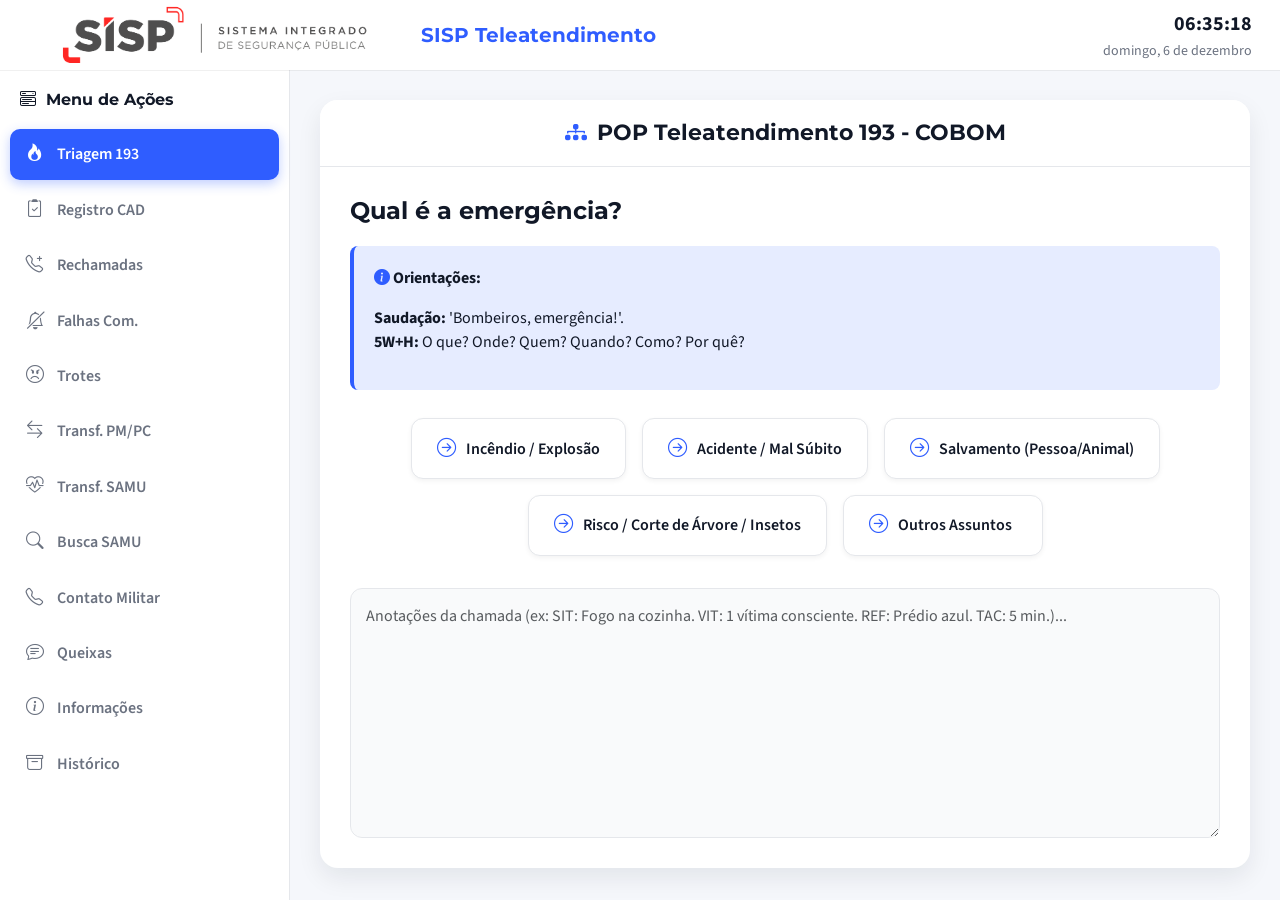
==== commit 9c56b122: "Update index.html" ====
--- a/pages/popciad/popbm/index.html
+++ b/pages/popciad/popbm/index.html
@@ -4,691 +4,598 @@
     <meta charset="UTF-8">
     <meta name="viewport" content="width=device-width, initial-scale=1">
     <title>Teleatendimento 193 COBOM</title>
+    
     <link href="https://cdn.jsdelivr.net/npm/bootstrap@5.3.0/dist/css/bootstrap.min.css" rel="stylesheet">
     <link rel="stylesheet" href="https://cdn.jsdelivr.net/npm/bootstrap-icons@1.10.0/font/bootstrap-icons.css">
+    
+    <link rel="preconnect" href="https://fonts.googleapis.com">
+    <link rel="preconnect" href="https://fonts.gstatic.com" crossorigin>
+    <link href="https://fonts.googleapis.com/css2?family=Montserrat:wght@400;700&family=Source+Sans+Pro:wght@400;600;700&display=swap" rel="stylesheet">
+
     <style>
-        /* * Estilos Globais e Layout da Aplicação
-         * Define o layout geral da página, fontes e cores de fundo.
-         */
+        /* =========================================
+           ESTILOS (STYLES.CSS INTEGRADO)
+           ========================================= */
+        
+        /* Variáveis Globais */
+        :root {
+            --primary: #2f5dff;
+            --primary-light: #e6ecff;
+            --bg: #f5f7fb;
+            --text: #111827;
+            --text-muted: #6b7280;
+            --card-bg: #ffffff;
+            --border-soft: #e5e7eb;
+            --radius: 18px;
+            --shadow-soft: 0 10px 25px rgba(15, 23, 42, 0.08);
+            --shadow-hover: 0 16px 45px rgba(15, 23, 42, 0.15);
+        }
+
+        /* Reset básico */
+        *, *::before, *::after {
+            margin: 0;
+            padding: 0;
+            box-sizing: border-box;
+        }
+
         body {
-            background-color: #f1e9e2;
-            padding: 20px;
-            display: flex;
+            font-family: "Source Sans Pro", system-ui, sans-serif;
+            background: var(--bg);
+            color: var(--text);
+            -webkit-font-smoothing: antialiased;
+        }
+
+        .page {
             min-height: 100vh;
-            font-family: 'Inter', sans-serif;
-        }
-        
-        #left-panel {
-            width: 320px;
             display: flex;
             flex-direction: column;
-            margin-right: 20px;
-        }
-        
+        }
+
+        /* ===== TOPBAR ===== */
+        .topbar {
+            width: 100%;
+            background: #ffffff;
+            box-shadow: 0 1px 0 rgba(0, 0, 0, 0.06);
+            position: sticky;
+            top: 0;
+            z-index: 1040;
+            height: 70px;
+            display: flex;
+            align-items: center;
+        }
+
+        .topbar-inner {
+            width: 100%;
+            padding: 0 28px;
+            display: flex;
+            align-items: center;
+            justify-content: space-between;
+        }
+
+        /* Logo */
+        .logo-wrapper {
+            display: flex;
+            align-items: center;
+            font-family: "Montserrat", sans-serif;
+            font-weight: 700;
+            font-size: 20px;
+            color: var(--primary);
+        }
+
+        .logo-wrapper i {
+            font-size: 24px;
+            margin-right: 10px;
+        }
+
+        /* Relógio */
+        .clock-wrapper {
+            text-align: right;
+            font-size: 14px;
+        }
+
+        .clock-time {
+            font-weight: 700;
+            font-size: 20px;
+            color: var(--text);
+        }
+
+        .clock-date {
+            color: var(--text-muted);
+            margin-top: 2px;
+        }
+
+        /* ===== LAYOUT PRINCIPAL ===== */
+        .app-container {
+            display: flex;
+            min-height: calc(100vh - 70px);
+            margin-top: 0;
+        }
+
+        /* SIDEBAR */
         #sidebar {
-            background-color: #434a4f;
-            color: white;
-            padding: 20px 0;
+            width: 290px;
+            min-width: 260px;
+            background-color: #ffffff;
+            border-right: 1px solid var(--border-soft);
+            display: flex;
+            flex-direction: column;
+            z-index: 1030;
+            padding: 20px 10px;
+        }
+
+        #sidebar h4 {
+            font-family: "Montserrat", sans-serif;
+            font-size: 16px;
+            font-weight: 700;
+            color: var(--text);
+            margin-bottom: 20px;
+            padding-left: 10px;
+            display: flex;
+            align-items: center;
+            gap: 10px;
+        }
+
+        #main-menu {
+            list-style: none;
+            padding: 0;
+        }
+
+        #main-menu .nav-link {
+            color: var(--text-muted);
+            padding: 12px 15px;
             border-radius: 10px;
-            margin-bottom: 20px;
-        }
-        
+            display: flex;
+            align-items: center;
+            font-weight: 600;
+            transition: all 0.2s ease;
+            text-decoration: none;
+            margin-bottom: 5px;
+        }
+
+        #main-menu .nav-link i {
+            font-size: 1.1rem;
+            margin-right: 12px;
+            width: 20px;
+            text-align: center;
+        }
+
+        #main-menu .nav-link:hover {
+            background: var(--primary-light);
+            color: var(--primary);
+        }
+
+        #main-menu .nav-link.active {
+            background: var(--primary);
+            color: #ffffff;
+            box-shadow: 0 4px 12px rgba(47, 93, 255, 0.3);
+        }
+
+        /* CONTEUDO PRINCIPAL */
         #decision-tree-container {
             flex: 1;
-            display: flex;
-            flex-direction: column;
+            padding: 30px;
+            background-color: var(--bg);
+            overflow-y: auto;
+        }
+
+        /* CARD PRINCIPAL */
+        .card.decision-card {
+            background: var(--card-bg);
+            border-radius: var(--radius);
+            box-shadow: var(--shadow-soft);
+            border: none;
+            overflow: hidden;
+            transition: transform 0.18s ease, box-shadow 0.18s ease;
         }
         
-        /* * Estilos dos Cards de Decisão e Componentes Internos
-         * Estilos específicos para os cards que contêm as perguntas e opções.
-         */
         .card.decision-card .card-header {
-            background-color: #434a4f !important;
-            border-color: #434a4f;
-            color: white;
-            border-top-left-radius: 15px;
-            border-top-right-radius: 15px;
-        }
-        
-        .decision-card {
-            border-radius: 15px;
-            box-shadow: 0 4px 8px rgba(0,0,0,0.1);
-        }
-        
-        #question-container {
-            min-height: 100px;
-            padding: 20px;
-        }
-        
-        #guidance {
-            background-color: #f1e9e2;
-            border-left: 4px solid #f47920;
-            padding: 15px;
-            margin: 15px 0;
-            border-radius: 0 5px 5px 0;
-            text-align: left;
-        }
-        
-        /* * Estilos da Navegação Lateral
-         * Define a aparência dos links do menu lateral.
-         */
-        .nav-link {
-            color: #adb5bd;
-            border-left: 4px solid transparent;
-            padding: 10px 20px;
-            margin: 5px 0;
-            border-radius: 0 5px 5px 0;
-        }
-        
-        .nav-link:hover, .nav-link.active {
-            color: white;
-            background-color: #606a70;
-            border-left: 4px solid #f47920;
-        }
-        
-        .nav-link i {
-            margin-right: 10px;
-            width: 20px;
-            text-align: center;
-        }
-        
-        /* * Estilos dos Botões de Opção e Voltar
-         * Define a aparência dos botões de interação.
-         */
-        .option-btn {
-            margin: 5px;
-            transition: all 0.3s;
-            border-radius: 8px;
-            padding: 10px 20px;
-            font-size: 16px;
+            background: #ffffff !important;
+            border-bottom: 1px solid var(--border-soft);
+            padding: 20px 30px;
+            color: var(--primary);
+        }
+
+        .card.decision-card .card-header h2 {
+            font-family: "Montserrat", sans-serif;
+            font-size: 22px;
+            font-weight: 700;
+            margin: 0;
+            color: var(--text);
             display: flex;
             align-items: center;
             justify-content: center;
-            background-color: #007bff;
-            border-color: #007bff;
+            gap: 10px;
+        }
+        
+        .card.decision-card .card-header i {
+            color: var(--primary);
+        }
+
+        .card-body {
+            padding: 30px;
+        }
+
+        /* ===== COMPONENTES INTERNOS ===== */
+        
+        /* Botões de Opção */
+        .option-btn {
+            background-color: #ffffff;
+            color: var(--text);
+            border: 1px solid var(--border-soft);
+            padding: 15px 25px;
+            border-radius: 12px;
+            font-weight: 600;
+            font-size: 16px;
+            margin: 8px;
+            transition: all 0.2s ease;
+            box-shadow: 0 2px 5px rgba(0,0,0,0.05);
+            min-width: 200px;
+            text-align: left;
+            display: inline-flex;
+            align-items: center;
+        }
+
+        .option-btn i {
+            color: var(--primary);
+            margin-right: 10px;
+            font-size: 1.2rem;
+        }
+
+        .option-btn:hover {
+            background-color: var(--primary);
             color: white;
-        }
-
-        .option-btn:hover {
-            background-color: #0056b3;
-            border-color: #0056b3;
-            transform: translateY(-2px);
-            box-shadow: 0 4px 8px rgba(0,0,0,0.2);
-        }
-
-        .option-btn i {
-            margin-right: 8px;
+            transform: translateY(-3px);
+            box-shadow: var(--shadow-hover);
+            border-color: var(--primary);
+        }
+
+        .option-btn:hover i {
+            color: white;
+        }
+
+        /* Botões de Ação */
+        #back-btn, #copy-btn, #save-call-btn, .samu-btn {
+            border-radius: 8px;
+            font-weight: 600;
+            padding: 10px 20px;
+            transition: all 0.2s;
         }
         
-        #back-btn {
+        .samu-btn {
+            background-color: var(--primary);
+            border: none;
+        }
+
+        /* Texto e Orientações */
+        #question {
+            font-family: "Montserrat", sans-serif;
+            font-weight: 700;
+            color: var(--text);
+            font-size: 1.5rem;
+            margin-bottom: 20px;
+        }
+
+        #guidance {
+            background-color: var(--primary-light);
+            border-left: 4px solid var(--primary);
+            padding: 20px;
             border-radius: 8px;
-            padding: 10px 20px;
-            font-size: 16px;
-            display: flex;
-            align-items: center;
-            justify-content: center;
-            margin-top: 15px;
-        }
-
-        #back-btn i {
-            margin-right: 8px;
-        }
-
-        /* * Estilos do Painel de Histórico e Anotações
-         * Define a aparência da seção de resumo e anotações da chamada.
-         */
-        #history-panel {
-            display: none;
-            margin-top: 20px;
-            padding: 15px;
-            background-color: #f8f9fa;
-            border-radius: 5px;
-            border: 1px solid #dee2e6;
+            margin: 20px 0;
+            color: var(--text);
         }
         
         .guidance-icon {
-            color: #f47920;
-            margin-right: 8px;
+            color: var(--primary);
+        }
+
+        /* Inputs e Textareas */
+        .form-control, .samu-input {
+            border-radius: 12px;
+            border: 1px solid var(--border-soft);
+            padding: 15px;
+            background-color: #f9fafb;
+        }
+
+        /* --- ALTERAÇÃO AQUI: AUMENTO DO NOTEPAD --- */
+        #notes-area {
+            border-radius: 12px;
+            border: 1px solid var(--border-soft);
+            padding: 15px;
+            background-color: #f9fafb;
+            min-height: 250px; /* Aumentado para ~10-12 linhas (antes era menor) */
+            font-size: 1rem;
+            line-height: 1.5;
         }
         
-        .summary-item {
-            padding: 8px 0;
-            border-bottom: 1px solid #eee;
-        }
-        
-        .summary-question {
-            font-weight: 500;
-            color: #333;
-        }
-        
-        .summary-answer {
-            color: #17a2b8;
-            margin-left: 10px;
-        }
-        
+        .form-control:focus, .samu-input:focus, #notes-area:focus {
+            background-color: #fff;
+            border-color: var(--primary);
+            box-shadow: 0 0 0 4px rgba(47, 93, 255, 0.1);
+        }
+
+        /* Histórico */
+        #history-panel {
+            background-color: var(--bg);
+            border: 1px solid var(--border-soft);
+            border-radius: 12px;
+            padding: 20px;
+        }
+
         pre {
+            background-color: #fff;
+            border: 1px solid var(--border-soft);
+            border-radius: 8px;
+            padding: 15px;
+            color: var(--text-muted);
             white-space: pre-wrap;
-            word-wrap: break-word;
-            background-color: #f8f9fa;
-            padding: 10px;
-            border-radius: 5px;
-            border-left: 3px solid #f47920;
-        }
-        
-        #copy-message {
-            font-weight: bold;
-        }
-
-        #notes-area {
-            width: 100%;
-            height: 150px;
-            margin-top: 20px;
-            padding: 10px;
-            border-radius: 8px;
-            border: 1px solid #ced4da;
-            resize: vertical;
-            font-size: 1rem;
-        }
-
-        /* * Estilos para a Consulta SAMU
-         * Define a aparência dos campos de busca e resultados da consulta SAMU.
-         */
-        .samu-search-container {
-            margin-bottom: 20px;
-            display: flex;
-            align-items: center;
-        }
-        
-        .samu-input {
-            flex-grow: 1;
-            padding: 10px;
-            border: 1px solid #ddd;
-            border-radius: 4px;
-            font-size: 16px;
-        }
-        
-        .samu-btn {
-            padding: 10px 20px;
-            background-color: #0066cc;
-            color: white;
-            border: none;
-            border-radius: 4px;
-            cursor: pointer;
-            font-size: 16px;
-            margin-left: 10px;
-            transition: background-color 0.3s ease;
-        }
-
-        .samu-btn:hover {
-            background-color: #0056b3;
-        }
-        
-        .highlight {
-            font-weight: bold;
-            color: #0066cc;
-        }
-        
-        .result-item {
-            background-color: #f8f9fa;
-            padding: 15px;
-            border-radius: 0 5px 5px 0;
-            margin-bottom: 15px;
-            border-left: 3px solid #f47920;
-            text-align: left;
-        }
-
-        /* * Estilos para Chamadas Salvas
-         * Define a aparência dos itens da lista de chamadas salvas e seus detalhes.
-         */
-        .saved-call-item {
-            background-color: #e9ecef;
-            padding: 15px;
-            border-radius: 8px;
-            margin-bottom: 10px;
-            border: 1px solid #dee2e6;
-            cursor: pointer;
-            transition: background-color 0.2s;
-        }
-
-        .saved-call-item:hover {
-            background-color: #e2e6ea;
-        }
-
-        .saved-call-detail {
-            background-color: #f8f9fa;
-            padding: 15px;
-            border-radius: 8px;
-            margin-top: 10px;
-            border: 1px solid #dee2e6;
-        }
-        
-        /* * Media Queries para Responsividade
-         * Ajusta o layout para telas menores, como dispositivos móveis.
-         */
+        }
+
+        /* Responsividade */
         @media (max-width: 992px) {
-            body {
+            .app-container {
                 flex-direction: column;
             }
-            #left-panel {
+            #sidebar {
                 width: 100%;
-                margin-right: 0;
-                margin-bottom: 20px;
+                border-right: none;
+                border-bottom: 1px solid var(--border-soft);
+                padding: 10px;
             }
-        }
-    </style>
+            #sidebar h4 {
+                margin-bottom: 10px;
+            }
+            .topbar-inner {
+                padding: 0 15px;
+            }
+        }
+
+        .static-guidance {
+    background-color: var(--primary-light);
+    border-left: 4px solid var(--primary);
+    padding: 20px;
+    border-radius: 8px;
+    margin: 20px 0;
+    color: var(--text);
+}
+
+
+        .logo-img {
+    height: 120px;        /* ajuste conforme o tamanho do seu logo */
+    width: auto;
+    margin-right: 20px;
+}
+    
+.static-guidance {
+    background-color: var(--primary-light);
+    border-left: 4px solid var(--primary);
+    padding: 20px;
+    border-radius: 8px;
+    margin: 20px 0;
+    color: var(--text);
+}
+
+</style>
 </head>
 <body>
-    <!-- Painel Esquerdo: Menu de Navegação -->
-    <div id="left-panel">
+
+    <div class="topbar">
+        <div class="topbar-inner">
+           <div class="logo-wrapper">
+    <img src="logo.png" alt="Logo" class="logo-img">
+    <span>SISP Teleatendimento</span>
+</div>
+            <div class="clock-wrapper">
+                <div class="clock-time" id="clock-display">00:00:00</div>
+                <div class="clock-date" id="date-display">Carregando data...</div>
+            </div>
+        </div>
+    </div>
+
+    <div class="app-container">
+        
         <div id="sidebar">
-            <h4 class="px-3 mb-4"><i class="bi bi-menu-button-wide"></i> POP Teleatendimento</h4>
+            <h4><i class="bi bi-menu-button-wide"></i> Menu de Ações</h4>
             <ul class="nav flex-column" id="main-menu">
                 <li class="nav-item">
                     <a class="nav-link active" href="#" data-target="triagem">
-                        <i class="bi bi-fire"></i> Triagem de Chamadas 193</a>
+                        <i class="bi bi-fire"></i> Triagem 193</a>
                 </li>
                 <li class="nav-item">
                     <a class="nav-link" href="#" data-target="dados-cad">
-                        <i class="bi bi-clipboard2-check"></i> Registro de Chamada no CAD</a>
+                        <i class="bi bi-clipboard2-check"></i> Registro CAD</a>
                 </li>
                 <li class="nav-item">
                     <a class="nav-link" href="#" data-target="rechamadas">
-                        <i class="bi bi-telephone-plus"></i> Rechamadas 193</a>
+                        <i class="bi bi-telephone-plus"></i> Rechamadas</a>
                 </li>
                 <li class="nav-item">
                     <a class="nav-link" href="#" data-target="falha">
-                        <i class="bi bi-bell-slash"></i> Falhas na Comunicação</a>
+                        <i class="bi bi-bell-slash"></i> Falhas Com.</a>
                 </li>
                 <li class="nav-item">
                     <a class="nav-link" href="#" data-target="trote">
-                        <i class="bi bi-chat-dots"></i> Gerenciamento de Trotes</a>
+                        <i class="bi bi-emoji-angry"></i> Trotes</a>
                 </li>
                 <li class="nav-item">
                     <a class="nav-link" href="#" data-target="orgao">
-                        <i class="bi bi-arrow-left-right"></i> Transferência PM / PC</a>
+                        <i class="bi bi-arrow-left-right"></i> Transf. PM/PC</a>
                 </li>
                 <li class="nav-item">
                     <a class="nav-link" href="#" data-target="samu">
-                        <i class="bi bi-arrow-left-right"></i> Transferência SAMU</a>
+                        <i class="bi bi-heart-pulse"></i> Transf. SAMU</a>
                 </li>
                 <li class="nav-item">
                     <a class="nav-link" href="#" data-target="busca-samu">
-                        <i class="bi bi-hospital"></i> SAMU: Consulta de Municípios</a>
+                        <i class="bi bi-search"></i> Busca SAMU</a>
                 </li>
                 <li class="nav-item">
                     <a class="nav-link" href="#" data-target="militar">
-                        <i class="bi bi-telephone"></i> Contato com Militares</a>
+                        <i class="bi bi-telephone"></i> Contato Militar</a>
                 </li>
                 <li class="nav-item">
                     <a class="nav-link" href="#" data-target="queixas">
-                        <i class="bi bi-hand-thumbs-up"></i> Agradecimentos e Reclamações</a>
+                        <i class="bi bi-chat-text"></i> Queixas</a>
                 </li>
                 <li class="nav-item">
                     <a class="nav-link" href="#" data-target="informacoes">
-                        <i class="bi bi-info-circle"></i> Orientações e Informações</a>
+                        <i class="bi bi-info-circle"></i> Informações</a>
                 </li>
                 <li class="nav-item">
                     <a class="nav-link" href="#" data-target="saved-calls">
-                        <i class="bi bi-archive"></i> Chamadas Salvas</a>
+                        <i class="bi bi-archive"></i> Histórico</a>
                 </li>
             </ul>
         </div>
-    </div>
-
-    <!-- Painel Principal: Conteúdo Dinâmico -->
-    <div id="decision-tree-container">
-        <div class="card decision-card">
-            <div class="card-header bg-primary text-white">
-                <h2 class="text-center"><i class="bi bi-diagram-3"></i> POP Teleatendimento 193 - COBOM</h2>
-            </div>
-            <div class="card-body">
-
-                <!-- Conteúdo da Seção de Triagem (Árvore de Decisão) -->
-                <div id="triagem" class="dynamic-content">
-                    <div id="question-container">
-                        <h3 id="question">Triagem de emergência 193</h3>
-                        <div id="guidance">
-                            <!-- O conteúdo da orientação é preenchido via JavaScript -->
-                        </div>
-                    </div>
-                    <div id="options" class="d-flex flex-wrap justify-content-center">
-                        <!-- Opções de resposta são preenchidas via JavaScript -->
-                    </div>
-                    <textarea id="notes-area" class="form-control" placeholder="Anotações da chamada (ex: SIT: Fogo na cozinha. VIT: 1 vítima consciente. REF: Prédio azul. TAC: 5 min.)..."></textarea>
+
+        <div id="decision-tree-container">
+            <div class="card decision-card">
+                <div class="card-header">
+                    <h2><i class="bi bi-diagram-3-fill"></i> POP Teleatendimento 193 - COBOM</h2>
                 </div>
-
-                <!-- Conteúdo da Seção de Registro de Chamada no CAD -->
-                <div id="dados-cad" class="dynamic-content" style="display:none;">
-                    <div id="question-container">
-                        <h3>Registro de Chamadas no CAD</h3>
-                        <div id="guidance">
-                            <p><i class="bi bi-info-circle-fill guidance-icon"></i><strong>Orientações:</strong></p>
-                            <p><strong>Objetivo:</strong> Iniciar e registrar chamada no CAD com dados precisos.</p>
-                            <p><strong>Início do Registro:</strong></p>
-                            <ul>
-                                <li>Clicar no ícone do giroflex.</li>
-                                <li>Inserir os dados iniciais. A coleta deve ser completa e precisa.</li>
-                            </ul>
-                            <p><strong>2. Dados Essenciais:</strong></p>
-                            <ul>
-                                <li><strong>Solicitante:</strong> Nome (opcional; se não fornecido, registrar "anônimo").</li>
-                                <li><strong>Telefone:</strong> Número com DDD (confirmar, especialmente para transferências PMMG/PCMG, pois o número aparente pode ser ramal interno).</li>
-                                <li><strong>Natureza:</strong> Selecionar a mais adequada no CAD.</li>
-                                <li><strong>Endereço da Ocorrência (Essencial para Despacho):</strong>
-                                    <ul>
-                                        <li>Tipo de logradouro (rua, avenida, rodovia).</li>
-                                        <li>Nome do logradouro.</li>
-                                        <li>Número (confirmar complementos: "320-A", "320-B").</li>
-                                        <li><strong>Rodovias:</strong> KM mais próximo, sentido (ex: "BR-381, sentido Vitória"), via marginal ou principal.</li>
-                                        <li>Complemento (apartamento, loja, etc.).</li>
-                                        <li>Bairro.</li>
-                                        <li>Município.</li>
-                                    </ul>
-                                </li>
-                                <li><strong>Referências:</strong> Bairro vizinho (para ruas homônimas), construções notáveis, elevados, postos de gasolina, estabelecimentos comerciais.</li>
-                                <li><strong>Outros:</strong> Envolvimento de militar ou ocorrência "de destaque".</li>
-                            </ul>
-                        </div>
-                    </div>
-                </div>
-
-                <!-- Conteúdo da Seção de Falhas na Comunicação -->
-                <div id="falha" class="dynamic-content" style="display:none;">
-                    <div id="question-container">
-                        <h3>Procedimentos para Falhas na Comunicação</h3>
-                        <div id="guidance">
-                            <p><i class="bi bi-info-circle-fill guidance-icon"></i><strong>Orientações:</strong></p>
-                            <p><strong>Chamada Muda (Sem Resposta):</strong></p>
-                            <ul>
-                                <li>Repetir a saudação, de forma clara e audível, por até três vezes, com pausas entre as tentativas.</li>
-                                <li>Persistindo a ausência de resposta, encerrar a chamada informando: "Sua ligação será encerrada por falta de comunicação."</li>
-                                <li>Qualificar no painel: "<i>Falha na comunicação</i> &gt; <i>solicitante mudo</i>".</li>
-                            </ul>
-                            <p><strong>Ligação Interrompida ou Inaudível (Antes de Dados Mínimos):</strong></p>
-                            <ul>
-                                <li>Qualificar no sistema como: "<i>Falha na comunicação</i>", selecionando a opção correspondente: "<i>ligação caiu</i>" ou "<i>outras falhas</i>".</li>
-                            </ul>
-                            <p><strong>Solicitante estrangeiro (Não fala português):</strong></p>
-                            <ul>
-                                <li>Caso o teleatendente não compreenda o idioma falado pelo solicitante, deve comunicar, em português: "Aguarde um momento."</li>
-                                <li><strong>A chamada deve ser imediatamente repassada ao Supervisor de Teleatendimento.</strong> O Supervisor deverá verificar, entre os integrantes da equipe, a existência de alguém com fluência no idioma do solicitante ou na língua inglesa.</li>
-                                <li><strong>Havendo alguém apto</strong>, a chamada será transferida para esse integrante, que deverá colher todas as informações necessárias para a criação da ocorrência, se for o caso.</li>
-                                <li><strong>Não havendo pessoa disponível que domine o idioma do solicitante ou o inglês</strong>, o solicitante deverá ser orientado, em português, a buscar auxílio de alguém que possa ajudá-lo a se comunicar. Após a orientação, a chamada será encerrada.</li>
-                                <li><strong>Caso a ocorrência seja gerada</strong>, registrar no histórico: "Solicitante estrangeiro, não fala português. Comunica-se em [idioma informado]."</li>
-                            </ul>
-                        </div>
-                    </div>
-                </div>
-
-                <!-- Conteúdo da Seção de Gerenciamento de Trotes -->
-                <div id="trote" class="dynamic-content" style="display:none;">
-                    <div id="question-container">
-                        <h3>Gerenciamento de Tentativa de Trote</h3>
-                        <div id="guidance">
-                            <p><i class="bi bi-info-circle-fill guidance-icon"></i><strong>Orientações:</strong></p>
-                            <p><strong>Definição:</strong> Chamadas com risadas, xingamentos, não cumprimento intencional de instruções.</p>
-                            <p><strong>Procedimento (Trote Confirmado):</strong></p>
-                            <ul>
-                                <li>Informar ao solicitante: "Esta ligação foi registrada e poderá ser rastreada para fins de responsabilização penal e civil."</li>
-                                <li>Completar registro como nova emergência.</li>
-                                <li>Incluir "suspeita de trote" no histórico.</li>
-                                <li>Transferir para o Supervisor de Teleatendimento.</li>
-                            </ul>
-                            <p><strong>Procedimento (Suspeita de Trote Durante Registro):</strong></p>
-                            <ul>
-                                <li><strong>Teste:</strong> Solicitar que repita 2-3 informações (nome, logradouro, bairro) ou introduzir erros intencionais.</li>
-                                <li><strong>Falha no Teste:</strong> Informar ao solicitante: "Esta ligação foi registrada e poderá ser rastreada para fins de responsabilização penal e civil."</li>
-                                <li><strong>Insistência:</strong> Completar registro como nova emergência, incluir "suspeita de trote" e transferir para o Supervisor.</li>
-                                <li><strong>Não Insistência:</strong> Encerrar a ligação e classificar como "trote".</li>
-                            </ul>
-                        </div>
-                    </div>
-                </div>
-
-                <!-- Conteúdo da Seção de Transferência PM / PC -->
-                <div id="orgao" class="dynamic-content" style="display:none;">
-                    <div id="question-container">
-                        <h3>Transferência para Polícia Militar ou Polícia Civil</h3>
-                        <div id="guidance">
-                            <p><i class="bi bi-info-circle-fill guidance-icon"></i><strong>Orientações:</strong></p>
-                            <p><strong>Objetivo:</strong> Transferir chamada para órgão competente (PMMG/PCMG).</p>
-                            <p><strong>Pergunta de Avaliação:</strong></p>
-                            <ul>
-                                <li>"A emergência é de competência de outro órgão do CIAD (Polícia Militar ou Polícia Civil)?"</li>
-                            </ul>
-                            <p><strong>Procedimento de Transferência:</strong></p>
-                            <ul>
-                                <li>Solicitar que o solicitante aguarde: "Senhor(a), aguarde enquanto transfiro sua ligação para o órgão responsável."</li>
-                                <li>Transferir para a cabine correta: <strong>190 (PMMG)</strong> ou <strong>197 (PCMG)</strong>.</li>
-                            </ul>
-                        </div>
-                    </div>
-                </div>
-
-                <!-- Conteúdo da Seção de Transferência SAMU -->
-                <div id="samu" class="dynamic-content" style="display:none;">
-                    <div id="question-container">
-                        <h3>Transferência para o SAMU</h3>
-                        <div id="guidance">
-                            <p><i class="bi bi-info-circle-fill guidance-icon"></i><strong>Orientações:</strong></p>
-                            <p><strong>Objetivo:</strong> Transferir chamadas de APH Clínico para as centrais SAMU.</p>
-                            <p><strong>Centrais SAMU e Municípios Atendidos:</strong></p>
-                            <ul>
-                                <li><strong>SAMU-BH:</strong> Belo Horizonte, Belo Vale, Caeté, Confins, Itabirito, Jaboticatubas, Lagoa Santa, Mariana, Matozinhos, Moeda, Nova Lima, Nova União, Ouro Preto, Pedro Leopoldo, Raposos, Ribeirão das Neves, Rio Acima, Sabará, Santa Luzia, Santana do Riacho, São José da Lapa, Taquaraçu de Minas, Vespasiano.</li>
-                                <li><strong>SAMU-Divinópolis:</strong> Aguanil, Araújos, Arcos, Bambuí, Bom Despacho, Bonfim, Brumadinho, Camacho, Campo Belo, Cana Verde, Candeias, Carmo da Mata, Carmo do Cajuru, Carmópolis de Minas, Cláudio, Conceição do Pará, Córrego Danta, Córrego Fundo, Cristais, Crucilândia, Divinópolis, Dores do Indaiá, Esmeraldas, Estrela do Indaiá, Florestal, Formiga, Igarapé, Igaratinga, Iguatama, Itaguara, Itapecerica, Itatiaiuçu, Itaúna, Japaraíba, Juatuba, Lagoa da Prata, Leandro Ferreira, Luz, Mário Campos, Martinho Campos, Mateus Leme, Medeiros, Moema, Nova Serrana, Oliveira, Onça de Pitangui, Pains, Pará de Minas, Passa Tempo, Pedra do Indaiá, Perdigão, Piedade dos Gerais, Piracema, Pitangui, Rio Manso, Santana do Jacaré, Santo Antônio do Amparo, Santo Antônio do Monte, São Francisco de Paula, São Gonçalo do Pará, São Joaquim de Bicas, São José da Varginha, São Sebastião do Oeste, Serra da Saudade, Tapiraí.</li>
-                                <li><strong>SAMU-Sete Lagoas:</strong> Araçaí, Baldim, Caetanópolis, Cachoeira da Prata, Cordisburgo, Fortuna de Minas, Inhaúma, Jequitibá, Maravilhas, Papagaios, Paraopeba, Pompéu, Santana de Pirapama, Sete Lagoas.</li>
-                                <li><strong>SAMU-Contagem:</strong> Contagem, Ibirité e Sarzedo.</li>
-                                <li><strong>SAMU-Betim:</strong> Betim.</li>
-                            </ul>
-                            <p><strong>Procedimento de Transferência:</strong></p>
-                            <ul>
-                                <li>Solicitar que o solicitante aguarde: "Senhor(a), aguarde enquanto transfiro sua ligação para o órgão responsável."</li>
-                                <li>Transferir para o ramal correto:
-                                    <ul>
-                                        <li><strong>192:</strong> SAMU-BH</li>
-                                        <li><strong>403:</strong> SAMU-Betim</li>
-                                        <li><strong>404:</strong> SAMU-Contagem</li>
-                                        <li><strong>405:</strong> SAMU-Sete Lagoas</li>
-                                        <li><strong>406:</strong> SAMU-Divinópolis</li>
-                                    </ul>
-                                </li>
-                                <li>Registrar no histórico da chamada: "Transferido para o SAMU. Atendente SAMU [nome do atendente do SAMU]."</li>
-                            </ul>
-                        </div>
-                    </div>
-                </div>
-
-                <!-- Conteúdo da Seção de Consulta de Municípios SAMU -->
-                <div id="busca-samu" class="dynamic-content" style="display:none;">
-                    <div id="question-container">
-                        <h3>SAMU: Consulta de Municípios Atendidos</h3><br>
-                        <div class="samu-search-container">
-                            <input type="text" id="municipioInput" class="samu-input" placeholder="Digite o nome do município...">
-                            <button class="samu-btn" onclick="pesquisarMunicipio()">Pesquisar</button>
-                        </div>
-                        <div id="samu-result" class="samu-result"></div>
-                        <div id="guidance">
-                            <p><i class="bi bi-info-circle-fill guidance-icon"></i><strong>Orientações:</strong></p>
-                            <p><strong>Objetivo:</strong> Auxiliar na consulta rápida de municípios atendidos pelo SAMU.</p>
-                        </div>
-                    </div>
-                </div>
-
-                <!-- Conteúdo da Seção de Contato com Militares -->
-                <div id="militar" class="dynamic-content" style="display:none;">
-                    <div id="question-container">
-                        <h3>Contato de Militares com as Cabines do COBOM</h3>
-                        <div id="guidance">
-                            <p><i class="bi bi-info-circle-fill guidance-icon"></i><strong>Orientações:</strong></p>
-                            <p><strong>Contexto:</strong> Contato de militares com COBOM para orientações/informações.</p>
-                            <p><strong>Procedimento (Solicitação de Registro de Empenho):</strong></p>
-                            <ul>
-                                <li>Identificar patente e unidade do militar.</li>
-                                <li>Clicar no ícone do giroflex para iniciar criação da chamada.</li>
-                                <li>Preencher dados iniciais: solicitante (nome ou "anônimo"), telefone (confirmar DDD), natureza (grupo Q, X ou Y, ex: X 03.000 - empenho administrativo), endereço, envolvimento de militar, ocorrência "de destaque".</li>
-                            </ul>
-                            <p><strong>Procedimento (Solicitação de Contato com Equipe/Informações):</strong></p>
-                            <ul>
-                                <li>Identificar patente e unidade do militar.</li>
-                                <li>Solicitar que o solicitante aguarde: "Senhor(a), peço que aguarde enquanto transfiro sua ligação."</li>
-                                <li>Transferir para a cabine correta.</li>
-                                <li><strong>Linha Ocupada:</strong> Retornar imediatamente e informar: "Senhor(a), o ramal está ocupado, não é possível transferir no momento. O(a) senhor(a) pode tentar contato via rádio/tentar novamente mais tarde ou posso tentar encontrar outro militar disponível."</li>
-                                <li><strong>Solicitação de Outro Militar:</strong> Transferir para o Supervisor de Teleatendimento.</li>
-                                <li>Qualificar chamada como "apoio operacional &gt; transferência".</li>
-                            </ul>
-                        </div>
-                    </div>
-                </div>
-
-                <!-- Conteúdo da Seção de Rechamadas -->
-                <div id="rechamadas" class="dynamic-content" style="display:none;">
-                    <div id="question-container">
-                        <h3>Rechamadas do Telefone 193</h3>
-                        <div id="guidance">
-                            <p><i class="bi bi-info-circle-fill guidance-icon"></i><strong>Orientações:</strong></p>
-                            <p><strong>Contexto:</strong> Sistema identifica rechamada por telefone ativo. Alerta de "Chamadas Similares" ao inserir endereço.</p>
-                            <p><strong>Procedimento Geral:</strong></p>
-                            <ul>
-                                <li>Se alertado, clicar em "Chamadas Similares".</li>
-                                <li><strong>Ocorrência Diferente:</strong> Prosseguir com criação de nova chamada.</li>
-                            </ul>
-                            <p><strong>Procedimento (Ocorrência em Andamento):</strong></p>
-                            <ul>
-                                <li>Verificar/completar dados faltantes na chamada existente.</li>
-                                <li>Incluir nome e novo telefone do solicitante no CAD.</li>
-                                <li>Informar ao solicitante: "Senhor(a), sua nova solicitação foi registrada, estamos nos esforçando para enviar uma viatura para atendimento."</li>
-                                <li> No caso de <strong>vistoria de enxame de insetos</strong>, informar ao solicitante: "O atendimento será realizado pelo critério de criticidade e em conformidade com disponibilidade de recursos"</li>
-                                <li> No caso de <strong>vistoria em risco de queda de árvore em via pública</strong>, informar ao solicitante: "Tente contato com a Prefeitura para ocorrências com árvores em via pública"</li>
-                                <li>Qualificar: "<i>Outros</i> &gt; <i>Rechamada</i>".</li>
-                            </ul>
-                            <p><strong>Procedimento (Despacho Tentou Contato):</strong></p>
-                            <ul>
-                                <li>Solicitar que o solicitante aguarde: "Senhor(a), peço que aguarde enquanto pego orientações."</li>
-                                <li>Contatar despacho para confirmar necessidade de contato e transferir a ligação (após registrar novos dados).</li>
-                            </ul>
-                            <p><strong>Procedimento (Perguntas sobre Atraso SEM Viatura Empenhada):</strong></p>
-                            <ul>
-                                <li>Informar: "Senhor(a), o atendimento é realizado conforme o grau de prioridade."</li>
-                                <li><strong>Insistência:</strong> Complementar: "O(a) senhor(a) já foi devidamente orientado(a), aguarde o atendimento da viatura."</li>
-                            </ul>
-                            <p><strong>Procedimento (Perguntas sobre Atraso COM Viatura Empenhada):</strong></p>
-                            <ul>
-                                <li>Informar: "Senhor(a), já há uma viatura a caminho. Caso desista, ligue 193 novamente para direcionarmos para outros atendimentos."</li>
-                                <li>Registrar no histórico: "Solicitante informado sobre envio de recurso."</li>
-                                <li>Transferir imediatamente para o Supervisor BM de Teleatendimento.</li>
-                            </ul>
-                        </div>
-                    </div>
-                </div>
-
-                <!-- Conteúdo da Seção de Agradecimentos e Reclamações -->
-                <div id="queixas" class="dynamic-content" style="display:none;">
-                    <div id="question-container">
-                        <h3>Agradecimentos e Reclamações</h3>
-                        <div id="guidance">
-                            <p><i class="bi bi-info-circle-fill guidance-icon"></i><strong>Orientações:</strong></p>
-                            <p><strong>Contexto: Tratar agradecimentos, queixas ou reclamações (CBMMG ou teleatendimento).</strong></p>
-                            <p><strong>Procedimento (Queixa: Desvio de Conduta – Ato em Flagrante/Recente):</strong></p>
-                            <ul>
-                                <li>Registrar como nova emergência (Natureza <strong>U 33.013</strong> - Atend. denúncia desvio conduta Bm/Pm/Pc/Militar/Autoridade).</li>
-                                <li>Solicitar que o solicitante aguarde: "Senhor(a), peço que aguarde enquanto transfiro sua ligação."</li>
-                                <li>Transferir para o Supervisor de Teleatendimento.</li>
-                            </ul>
-                            <p><strong>Procedimento (Queixa: Desvio de Conduta – Ação Passada):</strong></p>
-                            <ul>
-                                <li>Informar: "Para formalizar esta denúncia, procure a Corregedoria do CBMMG (www.bombeiros.mg.gov.br)."</li>
-                                <li>Verificar dúvidas. Sem dúvidas: encerrar com saudação.</li>
-                                <li><strong>Insistência:</strong> Informar: "Senhor(a), esta é uma linha de emergência. Sua ligação será encerrada!"</li>
-                                <li>Qualificar: "informação/orientação".</li>
-                            </ul>
-                            <p><strong>Procedimento (Queixa/Agradecimento por Serviços Prestados):</strong></p>
-                            <ul>
-                                <li>Informar: "Para formalizar, acesse o fale conosco no site do CBMMG (www.bombeiros.mg.gov.br). Receberá protocolo de acompanhamento."</li>
-                                <li>Verificar dúvidas. Sem dúvidas: encerrar com saudação.</li>
-                                <li><strong>Insistência:</strong> Informar: "Senhor(a), esta é uma linha de emergência. Sua ligação será encerrada!"</li>
-                                <li>Qualificar: "informação/orientação".</li>
-                            </ul>
-                            <p><strong>Procedimento (Queixa sobre Atuação Pm/Pc):</strong></p>
-                            <ul>
-                                <li>Solicitar que o solicitante aguarde: "Senhor(a), peço que aguarde enquanto transfiro sua ligação para o órgão responsável."</li>
-                                <li>Transferir para a cabine correta: <strong>190 (PMMG)</strong> ou <strong>197 (PCMG)</strong>.</li>
-                                <li>Qualificar: "Transferência &gt; Polícia Militar" ou "Transferência &gt; Polícia Civil".</li>
-                            </ul>
-                            <p><strong>Procedimento (Queixa sobre Atuação de Outro Órgão):</strong></p>
-                            <ul>
-                                <li>Aconselhar a ligar para <strong>181 (Disque Denúncia)</strong> ou número de emergência do órgão específico.</li>
-                                <li>Qualificar: "informações &gt; engano".</li>
-                            </ul>
-                        </div>
-                    </div>
-                </div>
-
-                <!-- Conteúdo da Seção de Orientações e Informações -->
-                <div id="informacoes" class="dynamic-content" style="display:none;">
-                    <div id="question-container">
-                        <h3>Orientações e Informações</h3>
-                        <div id="guidance">
-                            <p><i class="bi bi-info-circle-fill guidance-icon"></i><strong>Orientações:</strong></p>
-                            <p><strong>Contexto:</strong> Identificar tipo de solicitação de informações (CBMMG).</p>
-                            <p><strong>Procedimento (Projetos Sociais, AVCB, etc.):</strong></p>
-                            <ul>
-                                <li>Solicitar que o solicitante aguarde: "Senhor(a), peço que aguarde enquanto transfiro sua ligação."</li>
-                                <li>Transferir para o Supervisor de Teleatendimento.</li>
-                                <li>Qualificar: "informações/orientações".</li>
-                            </ul>
-                            <p><strong>Procedimento (Orientações de Risco por Telefone: Incêndio, Vazamento de Gás):</strong></p>
-                            <ul>
-                                <li>Clicar no ícone do giroflex para iniciar criação da chamada.</li>
-                                <li>Preencher dados iniciais: solicitante (nome ou "anônimo"), telefone (confirmar DDD), natureza, endereço.</li>
-                                <li>Transferir para o Supervisor de Teleatendimento.</li>
-                                <li>Escrever no histórico: "Ligação transferida para o Supervisor de Teleatendimento para orientação."</li>
-                            </ul>
-                        </div>
-                    </div>
-                </div>
-
-                <!-- Conteúdo da Seção de Chamadas Salvas -->
-                <div id="saved-calls" class="dynamic-content" style="display:none;">
-                    <div id="question-container">
-                        <h3>Chamadas Salvas</h3>
-                        <div id="guidance">
-                            <p><i class="bi bi-info-circle-fill guidance-icon"></i><strong>Orientações:</strong></p>
-                            <p><strong>Objetivo:</strong> Visualizar e revisar chamadas salvas.</p>
-                        </div>
-                        <div id="saved-calls-list"></div> <!-- Adicionado o elemento de lista de chamadas salvas -->
-                    </div>
-                </div>
-
-                <!-- Botão de Voltar e Painel de Histórico -->
-                <button id="back-btn" class="btn btn-secondary mt-3 d-none">
-                    <i class="bi bi-arrow-left"></i> Voltar
-                </button>
-                
-                <div id="history-panel" class="text-start">
-                    <h4><i class="bi bi-journal-check guidance-icon"></i> Resumo do Caminho Percorrido</h4>
-                    <div id="history-content"></div>
-                    <button id="copy-btn" class="btn btn-sm btn-success">
-                        <i class="bi bi-clipboard"></i> Copiar Resumo
+                <div class="card-body">
+
+                    <div id="triagem" class="dynamic-content">
+                        <div id="question-container">
+                            <h3 id="question">Triagem de emergência 193</h3>
+                            <div id="guidance">
+                                </div>
+                        </div>
+                        <div id="options" class="d-flex flex-wrap justify-content-center">
+                            </div>
+                        <textarea id="notes-area" class="form-control mt-4" placeholder="Anotações da chamada (ex: SIT: Fogo na cozinha. VIT: 1 vítima consciente. REF: Prédio azul. TAC: 5 min.)..."></textarea>
+                    </div>
+
+                    <div id="dados-cad" class="dynamic-content" style="display:none;">
+                        <div id="question-container">
+                            <h3>Registro de Chamadas no CAD</h3>
+                            <div class="static-guidance">
+                                <p><i class="bi bi-info-circle-fill guidance-icon"></i><strong>Orientações:</strong></p>
+                                <p><strong>Objetivo:</strong> Iniciar e registrar chamada no CAD com dados precisos.</p>
+                                <ul>
+                                    <li>Clicar no ícone do giroflex.</li>
+                                    <li><strong>Telefone:</strong> Confirmar DDD.</li>
+                                    <li><strong>Endereço:</strong> Logradouro, Número, Bairro, Município e Referências.</li>
+                                </ul>
+                            </div>
+                        </div>
+                    </div>
+
+                    <div id="falha" class="dynamic-content" style="display:none;">
+                        <div id="question-container">
+                            <h3>Falhas na Comunicação</h3>
+                            <div class="static-guidance">
+                                <p><strong>Chamada Muda:</strong> Repetir saudação 3 vezes. Encerrar como "Falha > Solicitante mudo".</p>
+                                <p><strong>Caiu:</strong> Qualificar como "Falha > Ligação caiu".</p>
+                            </div>
+                        </div>
+                    </div>
+
+                    <div id="trote" class="dynamic-content" style="display:none;">
+                        <div id="question-container">
+                            <h3>Gerenciamento de Trote</h3>
+                            <div class="static-guidance"><p>Avisar sobre rastreamento/responsabilização. Transferir para Supervisor.</p></div>
+                        </div>
+                    </div>
+
+                    <div id="orgao" class="dynamic-content" style="display:none;">
+                        <div id="question-container">
+                            <h3>Transferência PM/PC</h3>
+                            <div class="static-guidance"><p>Transferir para <strong>190 (PMMG)</strong> ou <strong>197 (PCMG)</strong>.</p></div>
+                        </div>
+                    </div>
+
+                    <div id="samu" class="dynamic-content" style="display:none;">
+                        <div id="question-container">
+                            <h3>Transferência SAMU</h3>
+                            <div class="static-guidance">
+                                <p>192 (BH), 403 (Betim), 404 (Contagem), 405 (Sete Lagoas), 406 (Divinópolis).</p>
+                            </div>
+                        </div>
+                    </div>
+
+                    <div id="busca-samu" class="dynamic-content" style="display:none;">
+                        <div id="question-container">
+                            <h3>Busca Municípios SAMU</h3><br>
+                            <div class="samu-search-container d-flex">
+                                <input type="text" id="municipioInput" class="samu-input flex-grow-1" placeholder="Nome do município...">
+                                <button class="samu-btn ms-2 text-white" onclick="pesquisarMunicipio()">Pesquisar</button>
+                            </div>
+                            <div id="samu-result" class="samu-result mt-3"></div>
+                        </div>
+                    </div>
+
+                    <div id="militar" class="dynamic-content" style="display:none;">
+                        <div id="question-container">
+                            <h3>Contato Militar</h3>
+                            <div class="static-guidance"><p>Identificar patente/unidade. Criar chamada adm ou transferir.</p></div>
+                        </div>
+                    </div>
+
+                    <div id="rechamadas" class="dynamic-content" style="display:none;">
+                        <div id="question-container">
+                            <h3>Rechamadas</h3>
+                            <div class="static-guidance"><p>Atualizar dados e informar sobre prioridade.</p></div>
+                        </div>
+                    </div>
+
+                    <div id="queixas" class="dynamic-content" style="display:none;">
+                        <div id="question-container">
+                            <h3>Queixas</h3>
+                            <div class="static-guidance"><p>Orientar "Fale Conosco" no site ou transferir Supervisor se grave.</p></div>
+                        </div>
+                    </div>
+
+                    <div id="informacoes" class="dynamic-content" style="display:none;">
+                        <div id="question-container">
+                            <h3>Informações</h3>
+                            <div class="static-guidance"><p>Projetos sociais, AVCB: Transferir para setor responsável.</p></div>
+                        </div>
+                    </div>
+
+                    <div id="saved-calls" class="dynamic-content" style="display:none;">
+                        <div id="question-container">
+                            <h3>Chamadas Salvas</h3>
+                            <div id="saved-calls-list"></div>
+                        </div>
+                    </div>
+
+                    <button id="back-btn" class="btn btn-secondary mt-4 d-none">
+                        <i class="bi bi-arrow-left"></i> Voltar
                     </button>
-                    <span id="copy-message" class="text-success ms-2" style="display:none;">Copiado!</span>
-                    <button id="save-call-btn" class="btn btn-sm btn-primary ms-2">
-                        <i class="bi bi-save"></i> Salvar Chamada
-                    </button>
-                    <span id="save-message" class="text-primary ms-2" style="display:none;">Salvo!</span>
+                    
+                    <div id="history-panel" class="text-start mt-4" style="display: none;">
+                        <h4><i class="bi bi-journal-check guidance-icon"></i> Resumo do Atendimento</h4>
+                        <div id="history-content"></div>
+                        <div class="mt-3">
+                            <button id="copy-btn" class="btn btn-sm btn-success">
+                                <i class="bi bi-clipboard"></i> Copiar
+                            </button>
+                            <span id="copy-message" class="text-success ms-2" style="display:none;">Copiado!</span>
+                            <button id="save-call-btn" class="btn btn-sm btn-primary ms-2">
+                                <i class="bi bi-save"></i> Salvar
+                            </button>
+                            <span id="save-message" class="text-primary ms-2" style="display:none;">Salvo!</span>
+                        </div>
+                    </div>
+
                 </div>
             </div>
         </div>
     </div>
 
     <script>
-        // Objeto Global para Armazenar Dados da Aplicação
-        // appData contém o histórico da navegação, o caminho de decisão e a árvore de dados.
+        // Relógio
+        function updateClock() {
+            const now = new Date();
+            document.getElementById('clock-display').textContent = now.toLocaleTimeString('pt-BR');
+            document.getElementById('date-display').textContent = now.toLocaleDateString('pt-BR', { weekday: 'long', day: 'numeric', month: 'long' });
+        }
+        setInterval(updateClock, 1000);
+        updateClock();
+
+        // Dados e Lógica
         const appData = {
-            history: [], // Armazena os IDs dos nós visitados para navegação de volta
-            pathHistory: [], // Armazena perguntas e respostas para o resumo final
-            currentSection: 'triagem', // Seção ativa do menu lateral
-            
-            // Base de dados dos municípios por grupo SAMU para consulta
+            history: [], pathHistory: [], 
             gruposSamu: {
                 "SAMU-BH": ["Belo Horizonte", "Belo Vale", "Caeté", "Confins", "Itabirito", "Jaboticatubas", "Lagoa Santa", "Mariana", "Matozinhos", "Moeda", "Nova Lima", "Nova União", "Ouro Preto", "Pedro Leopoldo", "Raposos", "Ribeirão das Neves", "Rio Acima", "Sabará", "Santa Luzia", "Santana do Riacho", "São José da Lapa", "Taquaraçu de Minas", "Vespasiano"],
                 "SAMU-Divinópolis": ["Aguanil", "Araújos", "Arcos", "Bambuí", "Bom Despacho", "Bonfim", "Brumadinho", "Camacho", "Campo Belo", "Cana Verde", "Candeias", "Carmo da Mata", "Carmo do Cajuru, Carmópolis de Minas", "Cláudio", "Conceição do Pará", "Córrego Danta", "Córrego Fundo", "Cristais", "Crucilândia", "Divinópolis", "Dores do Indaiá", "Esmeraldas", "Estrela do Indaiá, Florestal", "Formiga", "Igarapé", "Igaratinga", "Iguatama", "Itaguara", "Itapecerica", "Itatiaiuçu", "Itaúna", "Japaraíba", "Juatuba", "Lagoa da Prata", "Leandro Ferreira", "Luz", "Mário Campos", "Martinho Campos", "Mateus Leme", "Medeiros", "Moema", "Nova Serrana", "Oliveira", "Onça de Pitangui", "Pains", "Pará de Minas", "Passa Tempo", "Pedra do Indaiá", "Perdigão", "Piedade dos Gerais", "Piracema", "Pitangui", "Rio Manso", "Santana do Jacaré", "Santo Antônio do Amparo", "Santo Antônio do Monte", "São Francisco de Paula", "São Gonçalo do Pará", "São Joaquim de Bicas", "São José da Varginha", "São Sebastião do Oeste", "Serra da Saudade", "Tapiraí"],
@@ -696,865 +603,233 @@
                 "SAMU-Contagem": ["Contagem", "Ibirité", "Sarzedo"],
                 "SAMU-Betim": ["Betim"]
             },
-            
-            // Árvore de decisão com perguntas, orientações e opções de navegação
             treeData: {
                 1: {
-                    question: "Qual é a emergência? Entenda exatamente o que está acontecendo.",
-                    guidance: "<strong>Saudação inicial:</strong> Atenda a ligação dizendo:<strong> Bombeiros, emergência!</strong> Atendente [seu nome] Bom dia/tarde/noite. <br><br><strong>Perguntas essenciais:</strong><ul><li>Qual o seu nome? (Caso o solicitante não queira se identificar, registre como anônimo).</li><li>Qual sua emergência?</li><li>Qual seu endereço? (busque por referências do local da ocorrência)</li></ul><strong>Registro no CAD:</strong> A chamada é criada no CAD após inserir os dados iniciais. <br><strong>Regra dos 5W + H:</strong> (sempre que possível)<ul><li><strong>O que aconteceu?</strong> (Ex: incêndio em casa, atropelamento)</li><li><strong>Onde?</strong> (Local, referência, município)</li><li><strong>Quem?</strong> (Número de vítimas, perfil das pessoas)</li><li><strong>Quando?</strong> (Agora, há quanto tempo?)</li><li><strong>Como?</strong> (Causas possíveis: caiu de altura, batida etc.)</li><li><strong>Por quê?</strong> (Se souber ou deduzir)</li></ul><strong>Comentários/Histórico:</strong> Use o campo de histórico/comentários para informações extras com as seguintes abreviações:<br><strong>SIT:</strong> Situação no local (ex: “casa em chamas, moradores saíram”). <br><strong>VIT:</strong> Quantidade e condição das vítimas (ex: “1 adulto consciente, queimado”). <br><strong>REF:</strong> Referências adicionais (ex: “próximo ao campo do bairro X”). <br><strong>TAC:</strong> Tempo do acontecimento (ex: “5 minutos”).",
+                    question: "Qual é a emergência?",
+                    guidance: "<strong>Saudação:</strong> 'Bombeiros, emergência!'. <br><strong>5W+H:</strong> O que? Onde? Quem? Quando? Como? Por quê?",
                     options: [
-                        { text: "Incêndio, Fumaça ou Explosão", next: 2 },
+                        { text: "Incêndio / Explosão", next: 2 },
                         { text: "Acidente / Mal Súbito", next: 20 },
-                        { text: "Salvamento (Pessoa ou Animal)", next: 30 },
-                        { text: "Risco de Desabamento / Insetos / Queda de Árvore", next: 40 },
-                        { text: "Outros Assuntos (Informação, Engano)", next: 100 }
+                        { text: "Salvamento (Pessoa/Animal)", next: 30 },
+                        { text: "Risco / Corte de Árvore / Insetos", next: 40 },
+                        { text: "Outros Assuntos", next: 100 }
                     ]
                 },
-
-		// Incêndios (Nós de 2 a 16)
-                2: {
-                    question: "Há pessoas feridas ou em perigo imediato?",
-                    guidance: "<strong>Avaliação de Risco à Vida (Prioridade Máxima):</strong> Esta é uma situação crítica que exige ação imediata. <br> <br><strong>Perguntas Essenciais para o Repasse:</strong><ul><li>Quantas pessoas estão envolvidas?</li><li>Qual a condição aparente dessas pessoas (conscientes, presas, queimadas, etc.)?</li><li>Qual o tipo de perigo imediato (chamas, fumaça, estrutura instável, etc.)?</li></ul><br><strong>Ação:</strong><ul><li>Crie a chamada,  coloque o <i>Alerta de chamada</i> e classifique a natureza como de <i>Alta</i> prioridade.</li><li>Repasse a chamada <strong>imediatamente</strong> ao Supervisor BM de Teleatendimento, fornecendo todas as informações detalhadas coletadas.</li></ul>",
-                    options: [
-                        { text: "Existem Pessoas feridas", next: 3 },
-                        { text: "Existem Pessoas em perigo imediato", next: 3 },
-                        { text: "Sem pessoas feridas ou em perigo", next: 4 },
-                        { text: "Solicitante não sabe informar", next: 4 }
-                    ]
-                },
-                3: {
-                    question: "Há pessoas presas ou sem condições de sair do local?",
-                    guidance: "<strong>Avaliação de Risco à Vida (Prioridade Máxima):</strong> Esta é uma situação de altíssimo risco que demanda informações precisas para o resgate. <br> <br><strong>Perguntas Essenciais para o Repasse:</strong><ul><li>Quantas pessoas estão presas ou sem condições de sair?</li><li>Onde exatamente elas estão (ex: em qual cômodo, sob escombros, dentro do veículo)?</li><li>O que está impedindo a saída (ex: portas bloqueadas, fogo, fumaça, estrutura caída)?</li><li>Qual a condição aparente dessas pessoas (conscientes, feridas, em pânico)?</li></ul><strong>Ação:</strong><ul><li>Crie a chamada,  coloque o <i>Alerta de chamada</i> e classifique a natureza como de <i>Alta</i> prioridade.</li><li>Repasse a chamada <strong>imediatamente</strong> ao Supervisor BM de Teleatendimento, fornecendo todas as informações detalhadas coletadas.</li></ul>",
-                    options: [
-                        { text: "Existem Pessoas presas no local", next: 4 },
-                        { text: "Existem Pessoas sem condições de sair do local", next: 4 },
-                        { text: "Local desocupado", next: 4 }
-                    ]
-                },
-                4: {
-                    question: "Há risco de explosão ou desabamento?",
-                    guidance: "<strong>Avaliação de Risco à Vida (Prioridade Máxima):</strong> Esta é uma situação extremamente perigosa que exige coleta de dados detalhados para uma resposta eficaz. <br> <br><strong>Perguntas Essenciais para o Repasse:</strong><ul><li>Qual o tipo de risco (ex: vazamento de gás, estrutura rachada, barulhos estranhos)?</li><li>Qual a localização exata do risco (ex: qual andar, qual parte da estrutura)?</li><li>Há pessoas no local ou nas proximidades?</li><li>Há sinais visíveis (ex: fumaça, cheiro forte, rachaduras grandes, inclinação da estrutura)?</li></ul><strong>Ação:</strong><ul><li>Crie a chamada,  coloque o <i>Alerta de chamada</i> e classifique a natureza como de <i>Alta</i> prioridade.</li><li>Repasse a chamada <strong>imediatamente</strong> ao Supervisor BM de Teleatendimento, fornecendo todas as informações detalhadas coletadas.</li></ul>",
-                    options: [
-                        { text: "Existe risco de explosão", next: 5 },
-                        { text: "Existe risco de desabamento", next: 5 },
-                        { text: "Sem risco de explosão ou desabamento", next: 5 }
-                    ]
-                },
-                5: {
-                    question: "Onde está o Incêndio ou a Fumaça?",
-                    guidance: "<strong>Grupo O: Explosão e Incêndio</strong> <br>Este grupo engloba ocorrências de incêndios e explosões, que demandam o acionamento de caminhões de combate a incêndio (Auto-Bombas, Auto-Bombas-Tanque, Auto-Bombas-Salvamento). Lembre-se: incêndio é o fogo em descontrole com potencial de causar danos. <br> <br><strong>Para direcionar o atendimento, identifique o local e o tipo de incêndio:</strong><ul><li>O fogo/fumaça está em um prédio, casa ou outro tipo de construção?</li><li>Está em uma área de mata, terreno baldio ou ao ar livre?</li><li>É um veículo (carro, moto, caminhão, etc.)?</li><li>Envolve postes, fiação ou transformadores elétricos?</li><li>Há algo mais específico, como uma explosão, vazamento de gás ou fogo em outros materiais?</li></ul>",
-                    options: [
-                        { text: "Incêndio em Edificação", next: 6 },
-                        { text: "Incêndio em Vegetação ou área externa", next: 10 },
-                        { text: "Incêndio em Veículo", next: 12 },
-                        { text: "Incêndio em Instalação Elétrica (Poste/Rede)", next: 16 },
-                        { text: "Outros riscos (Explosão, Princípio de Incêndio, Vazamento)", next: 14 }
-                    ]
-                },
-                6: {
-                    question: "Você está vendo fogo ou Fumaça agora?",
-                    guidance: "<strong>Confirmação Visual:</strong> É crucial confirmar se há fogo ou fumaça visível para entender o estágio do incêndio e planejar a resposta. <br> <br><strong>Perguntas Essenciais:</strong><ul><li>O solicitante está dentro ou fora do imóvel?</li><li>Ele/Ela vê fogo ou apenas fumaça?</li><li>Onde exatamente o fogo/fumaça está localizado (ex: qual cômodo, qual andar, no telhado)?</li></ul>",
-                    options: [
-                        { text: "Fogo visível", next: 7 },
-                        { text: "Apenas fumaça", next: 7 },
-                        { text: "Solicitante não sabe informar", next: 8 }
-                    ]
-                },
-                7: {
-                    question: "O fogo está apenas em um cômodo ou se espalhou para outros locais?",
-                    guidance: "<strong>Extensão do Incêndio em Edificações:</strong> Entender a dimensão do incêndio é fundamental para o planejamento e o acionamento das equipes adequadas. <br> <br><strong>Perguntas Essenciais:</strong><ul><li>Quantos cômodos ou andares estão em chamas ou afetados pela fumaça?</li><li>O fogo está se espalhando rapidamente?</li><li>Há risco de atingir edificações vizinhas? (Pergunte sobre a proximidade e tipo de construção ao redor)</li><li>Há materiais combustíveis próximos que possam agravar a situação?</li></ul>",
-                    options: [
-                        { text: "Multiplos cômodos/pavimentos afetados", next: 8 },
-                        { text: "Somente um cômodo afetado", next: 8 },
-                        { text: "Fogo ameaça imóveis vizinhos", next: 8 },
-                        { text: "Princípio ou suspeita", next: 8 }
-                    ]
-                },
-                8: {
-                    question: "Que tipo de edificação está pegando fogo?",
-                    guidance: "<strong>Classificação da Edificação:</strong> O tipo de edificação impacta diretamente o risco e a complexidade do combate, influenciando o número e tipo de equipes a serem acionadas. Edificações com grande concentração de pessoas ou materiais perigosos exigem prioridade. <br> <br><strong>Perguntas Essenciais para Classificação:</strong><ul><li>É um local com grande fluxo ou concentração de pessoas (ex: hospital, escola, shopping, asilo, teatro)?</li></li><li>É um prédio de apartamentos ou uma casa particular?</li><li>É um galpão, depósito ou área industrial? Está ocupado ou desocupado?</li><li>Há informações sobre materiais perigosos armazenados no local?</li></ul>",
-                    options: [
-                        { text: "Hospital/escola/asilo/local com muitas pessoas", next: 9 },
-                        { text: "Prédio residencial", next: 9 },
-                        { text: "Casa unifamiliar", next: 9 },
-                        { text: "Prédio comercial ou misto", next: 9 },
-                        { text: "Galpão/depósito desocupado", next: 9 }
-                    ]
-                },
-                9: {
-                    question: "A via permite acesso para caminhão?",
-                    guidance: "<strong>Acesso da Viatura:</strong> É <strong>fundamental</strong> confirmar se a via até o local da ocorrência permite o acesso de caminhões de grande porte (Auto-Bombas, Auto-Bombas-Tanque). Isso impacta diretamente o tempo de resposta, o despacho da equipe e a segurança operacional. <br> <br><strong>Perguntas Essenciais para Avaliar o Acesso:</strong><ul><li>A rua é estreita? Há curvas acentuadas ou obstáculos (ex: postes caídos, árvores, veículos estacionados de forma irregular)?</li><li>É uma área rural com estradas de terra ou difícil pavimentação?</li><li>Há pontes ou viadutos com restrição de peso/altura?</li><li>O local é de difícil acesso por outros motivos (ex: vielas, becos, áreas de morro)?</li></ul>",
-                    options: [
-                        { text: "Sim", next: 90 },
-                        { text: "Não. Acesso difícil/área rural", next: 92 }
-                    ]
-                },
-                10: {
-                    question: "O fogo está próximo de casas ou outros prédios?",
-                    guidance: "<strong>Proximidade e Risco de Propagação:</strong> É fundamental avaliar se o incêndio em vegetação ou área externa oferece risco a edificações, veículos ou pessoas, determinando a urgência do atendimento. <br> <br><strong>Perguntas Essenciais:</strong><ul><li>A que distância o fogo está de casas, prédios, veículos ou outras estruturas?</li><li>Há risco de o fogo se espalhar para essas áreas?</li><li>Há pessoas próximas que possam ser afetadas pela fumaça ou chamas (especialmente idosos, crianças, ou com problemas respiratórios)?</li><li>Qual a altura das chamas e da vegetação?</li><li>O terreno é de fácil ou difícil acesso para as equipes? É área urbana ou rural?</li></ul>",
-                    options: [
-                        { text: "Menos de 50 metros de edificações", next: 11 },
-                        { text: "50 a 200 metros de edificações", next: 11 },
-                        { text: "Mais de 200 metros de edificações", next: 11 }
-                    ]
-                },
-                11: {
-                    question: "Qual o tamanho aproximado da área que está queimando?",
-                    guidance: "<strong>Estimativa da Extensão da Área:</strong> A dimensão da área em chamas é crucial para dimensionar os recursos necessários para o combate. Lembre-se: 1 hectare equivale a um quadrado de 100x100 metros. <br> <br><strong>Perguntas Essenciais para Estimativa:</strong><ul><li>O fogo está em uma área pequena (ex: um lote, um jardim)?</li><li>Parece ser uma área maior, equivalente a um campo de futebol ou mais?</li><li>Qual a altura das chamas e a densidade da vegetação?</li><li>O incêndio está em área urbana ou rural?</li><li>Há risco de o fogo atingir outras propriedades ou áreas sensíveis?</li></ul>",
-                    options: [
-                        { text: "Mais de 01 hectare queimando", next: 100 },
-                        { text: "Até 01 hectare queimando", next: 100 },
-                        { text: "Área pequena (um lote) queimando", next: 100 }
-                    ]
-                },
-                12: {
-                    question: "Qual o tipo de Veículo?",
-                    guidance: "<strong>Incêndio em Veículos:</strong> Estas ocorrências são de alta prioridade devido ao risco de explosão, vazamento de combustível e presença de vítimas. A coleta eficiente de informações é crucial para a segurança das equipes e o sucesso do combate. <br> <br><strong>Perguntas Essenciais:</strong><ul><li>Há alguém dentro do veículo ou nas proximidades?</li><li>Qual o tipo de veículo (carro de passeio, caminhão, ônibus, etc.)?</li><li>Qual o tipo de combustível (gasolina, diesel, GNV, híbrido, elétrico)?</li><li>Se for veículo de carga, qual o tipo de carga que está transportando? (Ex: inflamáveis, produtos químicos, etc.)</li><li>Onde o veículo está pegando fogo (ex: motor, parte traseira, interior)?</li><li>Há risco de explosão ou vazamento de combustível?</li></ul>",
-                    options: [
-                        { text: "Incêndio em carro", next: 13 },
-                        { text: "Incêndio em ônibus", next: 13 },
-                        { text: "Incêndio em caminhão", next: 13 },
-                        { text: "Incêndio em outro tipo de veículo", next: 13 }
-                    ]
-                },
-                13: {
-                    question: "Você está vendo fogo ou Fumaça agora?",
-                    guidance: "<strong>Confirmação Visual:</strong> É crucial confirmar se há fogo ou fumaça visível para entender o estágio do incêndio e planejar a resposta. <br> <br><strong>Perguntas Essenciais:</strong><ul><li>O solicitante está dentro ou fora do veículo?</li><li>Ele/Ela vê fogo ou apenas fumaça?</li><li>Onde exatamente o fogo/fumaça está localizado (ex: no motor, nos bancos, na carga transportada)?</li></ul>",
-                    options: [
-                        { text: "Fogo visível", next: 14 },
-                        { text: "Apenas fumaça", next: 14 },
-                        { text: "Não há confirmação visual", next: 14 }
-                    ]
-                },
-                14: {
-                    question: "Existe algum produto vazando?",
-                    guidance: "<strong>Outros Tipos de Incêndio e Vazamentos:</strong> Este bloco abrange situações diversas como explosões, vazamentos de substâncias perigosas e incêndios em contextos específicos (locomotivas, aeronaves, embarcações). A identificação do produto vazando é crucial para a segurança das equipes e o tipo de resposta. <br> <br><strong>Perguntas Essenciais:</strong><ul><li>Qual o tipo de produto que está vazando (gás, líquido inflamável, produto químico desconhecido)?</li><li>Há algum cheiro forte, fumaça ou vapor incomum?</li><li>O que causou o vazamento ou a explosão?</li><li>Há vítimas ou pessoas expostas ao produto?</li><li>Alguém já tentou conter o vazamento ou apagar o fogo? Com o quê?</li><li>O local é residencial, comercial ou industrial?</li></ul>",
-                    options: [
-                        { text: "Vazamento de GLP/gás natural", next: 15 },
-                        { text: "Vazamento de Líquido inflamável", next: 15 },
-                        { text: "Vazamento de Produto químico desconhecido", next: 15 },
-                        { text: "Não existe sinal de vazamento", next: 93 }
-                    ]
-                },
-                15: {
-                    question: "O vazamento é em área aberta ou fechada?",
-                    guidance: "<strong>Avaliação do Ambiente do Vazamento:</strong> A localização do vazamento (ambiente aberto ou fechado) é crucial para determinar o nível de risco e a estratégia de resposta. Vazamentos em ambientes fechados concentram gases/vapores, aumentando significativamente o perigo de explosão ou intoxicação. <br> <br><strong>Perguntas Essenciais para Avaliação:</strong><ul><li>Se for ambiente fechado, qual o tamanho do local? Há ventilação? Quantas pessoas estão dentro ou estavam no momento do vazamento?</li><li>Se for área aberta, o vazamento está próximo a ralos, bueiros, cursos d'água ou áreas de grande circulação de pessoas?</li><li>Qual a intensidade do vazamento? É um gotejamento, um fluxo contínuo ou um jato?</li><li>Há alguma fonte de ignição próxima (ex: chamas, faíscas, equipamentos elétricos)?</li></ul><strong>Orientação:</strong> Oriente o solicitante a isolar a área em 100m, evitar contato com líquidos/vapores e não usar equipamentos elétricos.",
-                    options: [
-                        { text: "Ambiente fechado", next: 91 },
-                        { text: "Área aberta", next: 100 }
-                    ]
-                },
-                16: {
-                    question: "A CEMIG já foi acionada?",
-                    guidance: "<strong>Incêndio em Instalações Elétricas:</strong> O risco elétrico é a principal preocupação em ocorrências envolvendo instalações públicas (postes, transformadores, fiação). O combate ao fogo só pode ser iniciado com segurança após a interrupção da energia pela concessionária. <br> <br><strong>Ações Essenciais:</strong><ul><li><strong>Prioridade:</strong> A segurança é primordial. Oriente o solicitante a manter distância e isolar a área, se possível.</li><li><strong>Avaliação:</strong> O fogo está atingindo fios, transformadores ou outros equipamentos elétricos?</li><li><strong>Risco:</strong> Há algo próximo que possa pegar fogo (ex: vegetação, edificações, veículos)?</li><li><strong>CEMIG:</strong> Se a CEMIG já foi acionada, qual o número do protocolo? (Isso agiliza a coordenação).</li></ul>",
-                    options: [
-                        { text: "CEMIG já foi acionada", next: 93 },
-                        { text: "Não acionaram a CEMIG ", next: 100 }
-                    ]
-                },
-
-                // APH - Atendimento Pré-Hospitalar (nós de 20 a 29)
-                20: {
-                    question: "A vítima está consciente ou responde a estímulos?",
-                    guidance: "<strong>APH - Avaliação do Nível de Consciência:</strong> É o primeiro passo crucial para determinar a gravidade da vítima e a urgência do atendimento. <br> <br><strong>Oriente o solicitante como avaliar:</strong><ul><li><strong>Chame a vítima:</strong> Pergunte em voz alta 'Você está bem?'.</li><li><strong>Toque:</strong> Se não responder, toque ou chacoalhe levemente os ombros da vítima.</li><li><strong>Observe:</strong> Ela abre os olhos, fala, ou reage a algum estímulo?</li><li><strong>Pergunte ao solicitante:</strong> 'A vítima responde quando você fala com ela ou toca nela?'</li></ul>",
-                    options: [
-                        { text: "Vítima consciente", next: 21 },
-                        { text: "Vítima incosciente", next: 21 }
-                    ]
-                },
-                21: {
-                    question: "A vítima respira normalmente?",
-                    guidance: "<strong>Urgência Crítica - Avaliação da Respiração:</strong> A avaliação da respiração é um dos indicadores mais importantes de uma emergência grave, como Parada Cardiorrespiratória (PCR) ou Obstrução de Vias Aéreas por Corpo Estranho (OVACE). <br> <br><strong>Oriente o solicitante como avaliar a respiração:</strong><ul><li><strong>Observe o peito:</strong> O peito da vítima sobe e desce?</li><li><strong>Ouça:</strong> Há algum som de respiração (sopros, chiados, roncos)?</li><li><strong>Sinta:</strong> Aproxime o ouvido do nariz/boca da vítima para sentir o air.</li><li><strong>Pergunte:</strong> 'A vítima está respirando de forma regular e sem esforço, ou está com dificuldade, ofegante, ou não respira de jeito nenhum?'</li></ul><br><strong>Classificação da Urgência:</strong><ul><li><strong>Vítima respira normalmente:</strong> Siga para a próxima avaliação.</li><li><strong>Vítima em Parada Cardiorrespiratória (PCR):</strong> Não respira e não responde. <strong>PRIORIDADE MÁXIMA.</strong></li><li><strong>Vítima com Obstrução de Vias Aéreas (OVACE):</strong> Engasgando, sem conseguir falar ou tossir. <strong>PRIORIDADE MÁXIMA.</strong></li><li><strong>Vítima com dificuldade em respirar (PR):</strong> Respiração ofegante, ruidosa, com esforço. <strong>PRIORIDADE MÁXIMA.</strong></li></ul>",
-                    options: [
-                        { text: "Vítima respira normalmente", next: 22 },
-                        { text: "Vítima em Parada Cardiorrespiratória", next: 100 }, // PCR - prioridade máxima
-                        { text: "Vítima com Obstrução de vias aéreas", next: 100 }, // OVACE - prioridade máxima
-                        { text: "Vítima com dificuldade em respirar", next: 100 } // PR - prioridade máxima
-                    ]
-                },
-                22: {
-                    question: "A queixa é clínica (mal súbito, dor) ou traumática (queda, batida)?",
-                    guidance: "<strong>Classificação da Natureza da Ocorrência (Clínica vs. Traumática):</strong> É fundamental classificar corretamente a natureza da emergência para direcionar o atendimento do APH. <br><ul><li><strong>Queixa Clínica:</strong> Refere-se a problemas de saúde internos, sem causa externa aparente. Ex: mal súbito, dor no peito, desmaio, convulsão, febre alta, dificuldade para respirar sem trauma.</li><li><strong>Queixa Traumática:</strong> Refere-se a lesões causadas por uma força externa. Ex: queda, atropelamento, acidente de trânsito, ferimento por arma branca/fogo, queimadura, choque elétrico.</li></ul><br><strong>Pergunte ao solicitante:</strong> 'O que aconteceu para a vítima estar nesta situação? Foi um problema de saúde ou algum tipo de acidente/lesão?'",
-                    options: [
-                        { text: "Clínica", next: 23 },
-                        { text: "Traumática", next: 24 }
-                    ]
-                },
-                23: {
-                    question: "A vítima apresenta sinais de risco: fala incompreensível, pele fria, respiração difícil?",
-                    guidance: "<strong>Instabilidade Clínica - Identificação de Sinais de Risco Iminente:</strong> É crucial identificar rapidamente sinais que indiquem uma piora do quadro clínico da vítima, necessitando de atendimento prioritário. <br> <br><strong>Perguntas Essenciais para Identificar Sinais de Risco:</strong><ul><li><strong>Fala:</strong> A vítima consegue falar normalmente? A fala está arrastada, confusa ou incompreensível?</li><li><strong>Pele:</strong> A pele está pálida, fria, suada ou azulada (cianótica)?</li><li><strong>Respiração:</strong> A respiração está muito rápida, muito lenta, superficial ou com muito esforço?</li><li><strong>Outros sinais:</strong> Há dor intensa, tontura, confusão mental, desmaio, sangramento visível, ou qualquer outra mudança súbita no estado da vítima?</li></ul><br><strong>Classificação:</strong><ul><li><strong>Vítima em estado grave:</strong> Se qualquer um desses sinais de risco estiver presente. <strong>PRIORIDADE MÁXIMA.</strong></li><li><strong>Vítima estável:</strong> Se nenhum desses sinais estiver presente e a vítima parecer consciente e sem piora.</li></ul>",
-                    options: [
-                        { text: "Vítima em estado grave", next: 100 },  // TRAUMA GRAVE - prioridade máxima
-                        { text: "Vítima estável", next: 100 }
-                    ]
-                },
-                24: {
-                    question: "Há sangramento ativo, fraturas ou dor intensa?",
-                    guidance: "<strong>Gravidade do Trauma - Avaliação da Urgência:</strong> A presença de sangramento ativo, fraturas ou dor intensa indica um trauma de maior gravidade, exigindo atendimento prioritário. <br> <br><strong>Perguntas Essenciais para Avaliar o Trauma (Instrua o Solicitante):</strong><ul><li><strong>Sangramento:</strong> Há algum sangramento visível? Onde? É um sangramento pequeno, moderado ou intenso (jorrando)?</li><li><strong>Fraturas/Deformidades:</strong> Há alguma parte do corpo com deformidade, inchaço significativo, ou a vítima relata ter ouvido um 'estalo' ou 'quebra'?</li><li><strong>Dor:</strong> A vítima está sentindo dor? Qual a intensidade da dor (de 0 a 10, sendo 10 a pior dor possível)? Onde é a dor?</li><li><strong>Mobilidade:</strong> A vítima consegue mover a parte do corpo afetada?</li></ul><br><strong>Classificação:</strong><ul><li><strong>Vítima com sangramento ativo:</strong> Se houver sangramento que não para ou é intenso. <strong>PRIORIDADE MÁXIMA.</strong></li><li><strong>Vítima com fratura:</strong> Se houver suspeita de fratura ou deformidade. <strong>PRIORIDADE MÁXIMA.</strong></li><li><strong>Vítima com muita dor:</strong> Se a dor for incapacitante ou muito intensa. <strong>PRIORIDADE MÁXIMA.</strong></li><li><strong>Vítima sem lesão grave:</strong> Se não houver sangramento ativo, fraturas aparentes ou dor intensa.</li></ul>",
-                    options: [
-                        { text: "Vítima com sangramento", next: 100 }, // SANGRAMENTO - prioridade máxima
-                        { text: "Vítima com fratura", next: 100 },
-                        { text: "Vítima com muita dor", next: 100 },
-                        { text: "Vítima sem lesão grave", next: 100 }
-                    ]
-                },
-
-                // Salvamento (nós de 30 a 36)
-                30: {
-                    question: "Há pessoas feridas ou em perigo imediato?",
-                    guidance: "<strong>Avaliação de Risco à Vida (Prioridade Máxima):</strong> Esta é uma situação crítica que exige ação imediata. <br> <br><strong>Perguntas Essenciais para o Repasse:</strong><ul><li>Quantas pessoas estão envolvidas?</li><li>Qual a condição aparente dessas pessoas (conscientes, presas, feridas, etc.)?</li><li>Qual o tipo de perigo imediato (afogamento, queda, ataque, etc.)?</li></ul><br><strong>Ação:</strong><ul><li>Crie a chamada,  coloque o <i>Alerta de chamada</i> e classifique a natureza como de <i>Alta</i> prioridade.</li><li>Repasse a chamada <strong>imediatamente</strong> ao Supervisor BM de Teleatendimento, fornecendo todas as informações detalhadas coletadas.</li></ul>",
-                    options: [
-                        { text: "Existem Pessoas feridas", next: 31 },
-                        { text: "Existem Pessoas em perigo imediato", next: 31 },
-                        { text: "Sem pessoas feridas ou em perigo", next: 31 },
-                        { text: "Solicitante não sabe informar", next: 31 }
-                    ]
-                },
-                31: {
-                    question: "Qual o Tipo de Salvamento?",
-                    guidance: "<strong>Classificação do Tipo de Salvamento:</strong> A correta identificação do tipo de salvamento é essencial para o despacho da equipe e dos equipamentos adequados. <br> <br><strong>Tipos de Salvamento e suas características:</strong><ul><li><strong>Pessoa Presa em Ferragens:</strong> Geralmente em acidentes veiculares, onde a vítima está impossibilitada de sair do veículo.</li><li><strong>Pessoa Ilhada ou Afogada:</strong> Vítima em meio líquido (inundação, rio, piscina) ou isolada por água.</li><li><strong>Pessoa Desaparecida:</strong> Busca por indivíduos perdidos, especialmente em áreas de mata ou de difícil acesso.</li><li><strong>Ameaça de Suicídio:</strong> Indivíduo em situação de risco iminente de tirar a própria vida, muitas vezes em altura ou local perigoso.</li><li><strong>Animal em Risco ou Agressivo:</strong> Animais em perigo (presos, feridos) ou que representam ameaça à população.</li></ul><br><strong>Pergunte ao solicitante:</strong><ul><li>O que exatamente está acontecendo?</li><li>A pessoa/animal está presa, na água ou perdida?</li><li>A pessoa está ameaçando a própria vida?</li><li>É um animal perigoso que está onde?</li></ul>",
-                    options: [
-                        { text: "Acidente de trânsito", next: 32 },
-                        { text: "Pessoa Ilhada ou Afogada", next: 33 },
-                        { text: "Pessoa Desaparecida", next: 34 },
-                        { text: "Ameaça de Suicídio", next: 35 },
-                        { text: "Animal em Risco ou Agressivo", next: 36 }
-                    ]
-                },
-                32: {
-                    question: "Existem vítimas presas ou o veículo está instável?",
-                    guidance: "<strong>Salvamento Veicular:</strong> Este tipo de ocorrência envolve colisões com vítimas presas às ferragens ou veículos em situações de instabilidade (tombados, em ribanceiras, capotados) que necessitam de estabilização ou técnicas de desencarceramento (expansão, corte). <br> <br><strong>Perguntas Essenciais:</strong><ul><li>Quantas vítimas estão presas às ferragens? Qual a condição delas (conscientes, feridas)?</li><li>O veículo está instável (tombado, em ribanceira, com risco de queda)?</li><li>Há vazamento de combustível, óleo ou algum tipo de carga (se for veículo de carga)?</li><li>Qual a localização exata do acidente e pontos de referência?</li><li>Há risco de incêndio ou explosão?</li></ul>",
-                    options: [
-                        { text: "Vítima presa nas ferragens", next: 100 },
-                        { text: "Veículo com risco de tombamento ou queda", next: 100 },
-                        { text: "Acidente sem vítimas presas", next: 100 }
-                    ]
-                },
-                33: {
-                    question: "Quantas vítimas estão na água ou ilhadas? Elas estão visíveis?",
-                    guidance: "<strong>Afogamento / Ilhamento:</strong> O Corpo de Bombeiros atua no resgate de vítimas em meio líquido, incluindo pessoas ilhadas em inundações/alagamentos, e salvamento de vítimas de afogamento (que não evoluíram a óbito) ou recuperação de corpos submersos. <br> <br><strong>Perguntas Essenciais:</strong><ul><li>Quantas pessoas estão na água ou ilhadas?</li><li>Elas estão conscientes? Conseguem se comunicar?</li><li>Qual o nível da água? Há correnteza forte?</li><li>Onde exatamente a vítima está (ex: rio, piscina, enchente, lagoa)?</li><li>Há algum objeto flutuando ou algo que a vítima possa se segurar?</li><li>A vítima está visível ou submersa? Há quanto tempo?</li></ul>",
-                    options: [
-                        { text: "Vítima Visível ou ilhada", next: 100 },
-                        { text: "Vítima Submersa ou não localizada", next: 100 }
-                    ]
-                },
-                34: {
-                    question: "A vítima desaparecida é criança, idoso, pessoa com deficiência ou transtorno mental?",
-                    guidance: "<strong>Busca de Pessoa Desaparecida:</strong> A atuação do CBMMG foca em áreas remotas, de difícil acesso ou matas. A coleta de informações detalhadas é vital para traçar o perfil da vítima e direcionar as equipes de busca. (Natureza S 04.007). <br> <br><strong>Perguntas Essenciais para a Busca:</strong><ul><li>Onde exatamente a pessoa desapareceu? (Ex: trilha, floresta, área rural, cidade?)</li><li>Há quanto tempo a pessoa está desaparecida?</li><li>Qual o perfil da vítima (idade, condição de saúde, mobilidade, uso de medicamentos)?</li><li>Quais eram as últimas vestimentas da pessoa? Havia algum objeto de valor ou identificação com ela?</li><li>Qual a condição climática atual no local do desaparecimento? (Chuva, frio, calor)</li><li>Há alguma informação sobre para onde a pessoa poderia ter ido ou o que estava fazendo?</li><li>Há histórico de desaparecimentos anteriores ou problemas de saúde mental?</li></ul>",
-                    options: [
-                        { text: "Criança desparecida", next: 100 },
-                        { text: "Idoso desparecida", next: 100 },
-                        { text: "Pessoa com deficiência ou trantorno desparecida", next: 100 },
-                        { text: "Desaparecimento de adulto Recente (menos de 6h)", next: 100 },
-                        { text: "Desaparecimento de adulto Prolongado (mais de 6h)", next: 100 }
-                    ]
-                },
-                35: {
-                    question: "A pessoa ameaça se ferir ou está em local de risco (altura, ponte, telhado)?",
-                    guidance: "<strong>Atendimento a Tentativa de Suicídio:</strong> O Corpo de Bombeiros atua em situações de risco iminente, especialmente em locais elevados (árvores, prédios, pontes) que exigem técnicas de salvamento em altura. É crucial diferenciar se a ação já foi iniciada ou se ainda é uma ameaça, e se há risco para outras pessoas. <br> <br><strong>Perguntas Essenciais:</strong><ul><li>A pessoa está ameaçando se machucar ou já iniciou alguma ação (ex: se cortou, tomou algo, pulou, está prestes a pular)?</li><li>Onde a pessoa está localizada (ex: em altura, em local perigoso, dentro de um veículo, em casa)?</li><li>A pessoa está sozinha ou há alguém com ela?</li><li>Há algum negociador ou profissional de saúde mental no local?</li><li>Há risco para outras pessoas nas proximidades?</li><li>A pessoa está trancada em algum ambiente?</li></ul><strong>Ação:</strong><ul><li>Crie a chamada,  coloque o <i>Alerta de chamada</i> e classifique a natureza como de <i>Alta</i> prioridade.</li><li>Repasse a chamada <strong>imediatamente</strong> ao Supervisor BM de Teleatendimento, fornecendo todas as informações detalhadas coletadas.</li></ul>",
-                    options: [
-                        { text: "Ameaça ativa ou tentativa", next: 100 },
-                        { text: "Relato anterior sem risco atual", next: 93 },
-                        { text: "Tentante em óbito", next: 100 }
-                    ]
-                },
-                36: {
-                    question: "O animal representa risco a pessoas ou está em local de difícil acesso?",
-                    guidance: "<strong>Salvamento Envolvendo Animal:</strong> Esta categoria abrange situações em que animais estão em perigo (presos, feridos, em locais de difícil acesso) ou representam uma ameaça à segurança da população (agressivos, soltos em via pública). <br> <br><strong>Perguntas Essenciais:</strong><ul><li>Qual o tipo de animal (ex: cão, gato, cobra, cavalo, animal silvestre)?</li><li>Onde o animal está localizado (ex: em altura, em bueiro, em via pública, dentro de uma casa)?</li><li>Qual a situação do animal (ex: preso, ferido, agressivo, doente, abandonado)?</li><li>O animal oferece risco a pessoas ou outros animais? (Ex: mordeu alguém, está atacando?)</li><li>Há alguma pessoa tentando ajudar o animal?</li><li>Já foi acionado algum órgão de controle animal ou ambiental?</li></ul>",
-                    options: [
-                        { text: "Animal preso ou ferido", next: 100 },
-                        { text: "Animal preso ameaçando pessoas", next: 100 },
-                        { text: "Animal solto ameaçando pessoas", next: 100 },
-                        { text: "Animal não está ameaçando pessoas", next: 93 }
-                    ]
-                },
-
-                // Perigo Iminente (nós de 40 a 47)
-                40: {
-                    question: "Qual o Tipo de Risco Iminente?",
-                    guidance: "<strong>Grupo P: Prevenção e Vistoria (Risco Iminente):</strong> Este grupo abrange situações em que o perigo ainda não se concretizou, mas há um risco iminente de ocorrência. As principais demandas incluem riscos de queda de árvores, enxames de insetos agressivos e riscos de desabamentos/desmoronamentos. A classificação correta é fundamental para o despacho adequado. <br> <br><strong>Pergunte ao solicitante para classificar o risco:</strong><ul><li>É uma árvore que ameaça cair?</li><li>São insetos (abelhas, marimbondos) que estão agressivos ou em local de risco?</li><li>É uma estrutura (muro, prédio, telhado) que parece que vai desabar?</li><li>É um deslizamento de terra ou um muro que está cedendo?</li><li>Há fios elétricos caídos e energizados?</li><li>É alguma outra situação que representa perigo imediato, mas não se encaixa nas categorias anteriores?</li></ul>",
-                    options: [
-                        { text: "Árvore com Risco de Queda", next: 41 },
-                        { text: "Insetos Agressivos (Abelhas, Marimbondos)", next: 42 },
-                        { text: "Estrutura com Risco de Desabamento", next: 43 },
-                        { text: "Deslizamento de Terra / Muro com Risco", next: 44 },
-                        { text: "Fios Energizados Caídos", next: 45 },
-                        { text: "Outra Situação Perigosa", next: 46 }
-                    ]
-                },
-                41: {
-                    question: "A árvore está inclinada, com galhos soltos ou ameaçando cair sobre algo?",
-                    guidance: "<strong>Árvore com Risco de Queda:</strong> O Corpo de Bombeiros atua em situações de risco iminente à vida e ao patrimônio, ou quando a árvore caída impede a mobilidade urbana. Não realizamos podas ornamentais. A triagem é vital para evitar deslocamentos desnecessários, especialmente em períodos chuvosos. <br> <br><strong>Perguntas Essenciais para Avaliação:</strong><ul><li>A árvore está visivelmente inclinada ou com galhos prestes a cair?</li><li>Há rachaduras no tronco, raízes expostas, ou sinais de doença na árvore?</li><li>Ela está tocando a fiação elétrica, uma estrutura (casa, muro) ou veículo?</li><li>Onde a árvore está localizada (via pública, quintal particular, área comum)?</li><li>Há pedestres, veículos ou edificações diretamente abaixo ou muito próximos à árvore?</li><li>O terreno ao redor está instável (ex: encharcado, com erosão)?</li><li>Houve alguma vistoria anterior ou tentativa de remoção?</li></ul><br><strong>Orientação (se for propriedade particular sem risco iminente):</strong> Oriente o solicitante a contatar um profissional particular ou a prefeitura.",
-                    options: [
-                        { text: "Árvore com risco aparente de queda", next: 47 },
-                        { text: "Árvore tombada sobre veículo", next: 47 },
-                        { text: "Árvore tombada sobre edificação", next: 47 },
-                        { text: "Solicitação de poda ou avaliação", next: 93 }
-                    ]
-                },
-                42: {
-                    question: "O enxame atacou alguém ou está em local de risco (escola, hospital, abrigo)?",
-                    guidance: "<strong>Enxame de Insetos Agressivos:</strong> O Corpo de Bombeiros atua na remoção segura de enxames de insetos agressivos (abelhas, marimbondos, vespas) que representem risco à população. A prioridade é a segurança, e a remoção ocorre, preferencialmente, em horários de menor movimentação. Lembre-se que algumas espécies são protegidas e o manejo deve ser feito por apicultores. <br> <br><strong>Perguntas Essenciais para Avaliação:</strong><ul><li>Qual o tipo de inseto? (É importante diferenciar abelhas, marimbondos, vespas)</li><li>O enxame está agressivo? Já atacou alguém? Há pessoas alérgicas próximas?</li><li>Onde o enxame está localizado (ex: em via pública, residência, caixa de energia, poste, muro, árvore)?</li><li>Há risco de o enxame se deslocar para uma área de maior circulação?</li><li>Há crianças, idosos ou pessoas com deficiência nas proximidades?</li></ul><br><strong>Orientação:</strong> Se não houver risco iminente ou se for uma espécie protegida, oriente o solicitante a buscar um apicultor ou órgão ambiental.",
-                    options: [
-                        { text: "Enxame atacando pessoas", next: 100 },
-                        { text: "Enxame em local de risco", next: 47 },
-                        { text: "Enxame não está atacando", next: 93 }
-                    ]
-                },
-                43: {
-                    question: "A estrutura apresenta rachaduras, inclinação ou já cedeu parcialmente?",
-                    guidance: "<strong>Estrutura com Risco de Desabamento:</strong> O acionamento de equipes de bombeiros para risco de desabamento considera sinais visíveis de comprometimento da estrutura (rachaduras, inclinação, estalos), desmoronamento parcial, e, principalmente, a presença de vítimas ou risco iminente à população. <br> <br><strong>Perguntas Essenciais para Avaliação:</strong><ul><li>Qual o tipo de estrutura que apresenta risco (ex: muro, telhado, varanda, laje, prédio inteiro)?</li><li>Há trincas grandes, rachaduras, inclinação visível, ou partes da estrutura já caíram?</li><li>A estrutura está emitindo algum som estranho (ex: estalos, rangidos)?</li><li>Há pessoas dentro ou muito próximas à estrutura?</li><li>O local é habitado ou desocupado?</li><li>Há risco de o desabamento afetar estruturas vizinhas ou vias públicas?</li></ul>",
-                    options: [
-                        { text: "Estrutura em risco de colapso", next: 47 },
-                        { text: "Estrutura cedeu parcialmente", next: 47 },
-                        { text: "Estrutura parece estável", next: 100 },
-                        { text: "Solicitante não sabe informar", next: 100 }
-                    ]
-                },
-                44: {
-                    question: "Há trincas, escorregamento de terra ou sinais de que o solo está cedendo?",
-                    guidance: "<strong>Deslizamento de Encostas e Taludes:</strong> A ocorrência de deslizamentos, mesmo que parciais, representa um risco significativo à vida e ao patrimônio. A avaliação rápida da situação é crucial. <br> <br><strong>Perguntas Essenciais para Avaliação:</strong><ul><li>O barranco ou encosta apresenta rachaduras, trincas, escorrimento de terra ou água?</li><li>Há árvores ou postes inclinados no local?</li><li>O deslizamento está próximo a casas, ruas ou veículos? Qual a distância?</li><li>Há pessoas no local ou em risco de serem atingidas?</li><li>Qual o tamanho aproximado da área que deslizou ou que está em risco?</li><li>Está chovendo no momento ou choveu intensamente nas últimas horas?</li></ul>",
-                    options: [
-                        { text: "Terreno está deslocando", next: 47 },
-                        { text: "Muro ou parte caiu", next: 47 },
-                        { text: "Parte do terreno deslocou", next: 47 },
-                        { text: "Solicitante não sabe informar", next: 100 }
-                    ]
-                },
-                45: {
-                    question: "Os fios estão em contato com pessoas, estruturas ou água?",
-                    guidance: "<strong>Fios Energizados Caídos:</strong> Esta é uma situação de <strong>altíssimo risco</strong> de choque elétrico e incêndio, exigindo o imediato isolamento da área e o acionamento urgente da concessionária de energia (CEMIG). <br> <br><strong>Ações Essenciais e Perguntas:</strong><ul><li><strong>Prioridade:</strong> Oriente o solicitante a manter distância de qualquer fio caído e a impedir que outras pessoas ou animais se aproximem.</li><li>Onde exatamente os fios caíram? (Ex: na rua, em cima de um veículo, em um telhado, no quintal?)</li><li>Os fios estão em contato com água, objetos metálicos, veículos ou alguma estrutura?</li><li>Há pessoas ou animais próximos ou em contato com os fios?</li><li>A CEMIG já foi acionada? Se sim, qual o número do protocolo de atendimento?</li><li>Há risco de incêndio devido aos fios?</li></ul>",
-                    options: [
-                        { text: "Existe risco direto ou contato com pessoas/objetos", next: 47 },
-                        { text: "Fios isolados ou rompidos, sem energia", next: 100 }
-                    ]
-                },
-                46: {
-                    question: "A situação representa risco imediato à integridade física de alguém?",
-                    guidance: "<strong>Outras Situações de Risco Iminente:</strong> Este bloco é para ocorrências diversas que representam perigo iminente, mas que não se enquadram nas categorias específicas anteriores. É fundamental coletar o máximo de detalhes possível para avaliar a necessidade de intervenção do Corpo de Bombeiros. <br> <br><strong>Perguntas Essenciais para Compreender a Situação:</strong><ul><li><strong>Descreva a situação:</strong> O que exatamente está acontecendo? Qual o tipo de perigo?</li><li><strong>Localização:</strong> Onde está ocorrendo essa situação perigosa? Há pontos de referência?</li><li><strong>Vítimas/Pessoas em Perigo:</strong> Há vítimas ou pessoas em perigo imediato devido a essa situação? Quantas? Qual a condição delas?</li><li><strong>Potencial de Dano:</strong> Qual o risco de agravamento da situação? Pode causar feridos, danos materiais significativos ou afetar uma área maior?</li><li><strong>Causa:</strong> Se souber, o que causou essa situação?</li><li><strong>Ações Tomadas:</strong> Alguém já tentou resolver ou intervir?</li></ul>",
-                    options: [
-                        { text: "Risco direto ou indireto claro", next: 47 },
-                        { text: "Situação de incômodo ou dúvida", next: 100 }
-                    ]
-                },
-                47: {
-                    question: "Há pessoas feridas ou em perigo imediato?",
-                    guidance: "<strong>Avaliação de Risco à Vida (Prioridade Máxima):</strong> Esta é uma situação crítica que exige ação imediata. <br> <br><strong>Perguntas Essenciais para o Repasse:</strong><ul><li>Quantas pessoas estão envolvidas?</li><li>Qual a condição aparente dessas pessoas (conscientes, presas, feridas, etc.)?</li><li>Qual o tipo de perigo imediato (queda, ataque, etc.)?</li></ul><br><strong>Ação:</strong><ul><li>Crie a chamada,  coloque o <i>Alerta de chamada</i> e classifique a natureza como de <i>Alta</i> prioridade.</li><li>Repasse a chamada <strong>imediatamente</strong> ao Supervisor BM de Teleatendimento, fornecendo todas as informações detalhadas coletadas.</li></ul>",
-                    options: [
-                        { text: "Existem Pessoas feridas", next: 100 },
-                        { text: "Existem Pessoas em perigo imediato", next: 100 },
-                        { text: "Sem pessoas feridas ou em perigo", next: 100 },
-                        { text: "Solicitante não sabe informar", next: 93 }
-                    ]
-                },
-
-                // Instruções e Conclusões de chamadas por natureza
-                90: {
-                    question: "Instruções de Segurança Imediata",
-                    guidance: "<strong>Para Incêndios com Pessoas em Risco:</strong> É crucial orientar o solicitante e pedir que ele ajude a orientar outras pessoas presentes no local até a chegada das equipes de resgate. <br> <br><strong>Instruções Essenciais para Segurança:</strong><ul><li><strong>Mantenha-se baixo:</strong> Próximo ao chão, onde a fumaça é menos densa e o ar é mais respirável.</li><li><strong>Proteja as vias aéreas:</strong> Se possível, molhe uma toalha ou pedaço de pano e cubra o nariz e a boca.</li><li><strong>Verifique portas:</strong> Não abra portas que estejam quentes ao toque. Use as costas da mão para verificar.</li><li><strong>Sinalize:</strong> Se não conseguir sair, sinalize sua localização na janela para que as equipes possam vê-lo.</li><li><strong>Evite elevadores:</strong> Nunca utilize elevadores em caso de incêndio; use as escadas.</li><li><strong>Mantenha a calma:</strong> Tente acalmar as pessoas ao seu redor e siga as instruções.</li></ul><br><strong>Ação:</strong> Após fornecer estas instruções, proceda com o registro detalhado no sistema CAD.",
-                    options: [] // Não há mais opções, o fluxo termina aqui
-                },
-                91: {
-                    question: "Instruções para Situações Críticas",
-                    guidance: "<strong>Para Vazamento de Gás:</strong> É fundamental orientar o solicitante e pedir que ele ajude a orientar outras pessoas presentes no local sobre as ações de segurança imediatas até a chegada das equipes. <br> <br><strong>Instruções Essenciais para Vazamento de Gás:</strong><ul><li><strong>Evacue imediatamente:</strong> Saia do local o mais rápido possível e afaste-se da edificação.</li><li><strong>Não utilize fontes de ignição: NÃO</strong> acenda fósforos, isqueiros, nem utilize equipamentos elétricos (celulares, lanternas).</li><li><strong>Não manipule a eletricidade: NÃO<strong> ligue ou desligue interruptores, tomadas ou qualquer aparelho elétrico.</li><li><strong>Busque um local seguro:</strong> Dirija-se a uma área aberta e ventilada, longe do cheiro de gás.</li><li><strong>Impeça o acesso:</strong> Oriente outras pessoas a não se aproximarem do local do vazamento.</li><li><strong>Feche o registro de gás:</strong> Se for seguro e souber como, feche o registro geral de gás.</li></ul><br><strong>Ação:</strong> Após fornecer estas instruções, proceda com o registro detalhado no sistema CAD.",
-                    options: [] // Não há mais opções, o fluxo termina aqui
-                },
-                92: {
-                    question: "Instruções para locais de difícil acesso",
-                    guidance: "<strong>Locais de acesso restrito:</strong> É fundamental orientar o solicitante a informar rotas alternativas para a chegada das equipes. <br> <br><strong>Perguntas Essenciais:</strong><ul><li>Existe rota alternativa ou ponto onde passa o caminhão?</li><li>Existem obstáculos? (ex.: beco, ponte, poste, portão fechado)</li></ul><br><strong>Orientação:</strong> Oriente o Solicitante a colocar uma pessoa na entrada para sinalizar.",
-                    options: [] // Não há mais opções, o fluxo termina aqui
-                },
-                93: {
-                    question: "Instruções sobre coleta de dados",
-                    guidance: "<strong>Coleta das informações:</strong> É fundamental obter do solicitante o máximo de informações para auxiliar as equipes. <br> <br><strong>Orientações finais:</strong><ul><li>Reforce orientações de segurança.</li><li>Informe que a ocorrência será atendida conforme prioridade.</li></ul><br><strong>Orientação:</strong> Oriente o Solicitante a manter o telefone livre e local acessível.",
-                    options: [] // Não há mais opções, o fluxo termina aqui
-                },
-
-                // Nó Final do Fluxo: Avaliação e Registro
-                100: {
-                    question: "Critérios para acionamento do Supervisor",
-                    guidance: "<strong>Acionamento Obrigatório</strong><ul><li>Parada cardiorrespiratória, obstrução de vias aéreas</li><li>Qualquer ocorrência de PRIORIDADE</li><li>Material perigoso com múltiplas vítimas</li><li>Incêndio em edificação de alto risco (hospital, escola, shopping)</li><li>Solicitação de apoio de múltiplas corporações</li><li>Chamadas com informações conflitantes ou confusas</li></ul> <br><strong>Acionamento Recomendado</strong><ul><li>Grande quantidade de rechamadas ou duplicadas</li><li>Incêndio florestal com mais de 2 hectares</li><li>Qualquer situação que o teleatendente julgue atípica</li><li>Chamadas de autoridades públicas</li></ul> <br>Todos os dados essenciais foram coletados. Proceda com o registro detalhado no sistema CAD.",
-                    options: [] // Não há mais opções, o fluxo termina aqui
-                }
+                2: { question: "Há pessoas feridas/perigo?", guidance: "<strong>Prioridade Máxima.</strong> Acionar Supervisor.", options: [{ text: "Sim", next: 3 }, { text: "Não/Não sabe", next: 4 }] },
+                3: { question: "Há pessoas presas?", guidance: "<strong>Altíssimo Risco.</strong>", options: [{ text: "Sim", next: 4 }, { text: "Não", next: 4 }] },
+                4: { question: "Risco explosão/desabamento?", options: [{ text: "Sim", next: 5 }, { text: "Não", next: 5 }] },
+                5: { question: "Local do Incêndio?", options: [{ text: "Edificação", next: 6 }, { text: "Vegetação", next: 10 }, { text: "Veículo", next: 12 }, { text: "Elétrico", next: 16 }, { text: "Outros", next: 14 }] },
+                6: { question: "Fogo visível?", options: [{ text: "Fogo visível", next: 7 }, { text: "Fumaça", next: 7 }, { text: "Não sabe", next: 8 }] },
+                7: { question: "Extensão?", options: [{ text: "Múltiplos cômodos", next: 8 }, { text: "Um cômodo", next: 8 }] },
+                8: { question: "Tipo edificação?", options: [{ text: "Público", next: 9 }, { text: "Residencial", next: 9 }, { text: "Comercial", next: 9 }] },
+                9: { question: "Acesso caminhão?", options: [{ text: "Sim", next: 90 }, { text: "Não", next: 92 }] },
+                10: { question: "Próximo a casas?", options: [{ text: "Sim <50m", next: 11 }, { text: "Não >50m", next: 11 }] },
+                11: { question: "Tamanho?", options: [{ text: "Grande", next: 100 }, { text: "Pequeno", next: 100 }] },
+                12: { question: "Veículo?", options: [{ text: "Carro/Moto", next: 13 }, { text: "Pesado", next: 13 }] },
+                13: { question: "Fogo visível?", options: [{ text: "Sim", next: 14 }, { text: "Não", next: 14 }] },
+                14: { question: "Vazamento?", options: [{ text: "Gás/Químico", next: 15 }, { text: "Não", next: 93 }] },
+                15: { question: "Ambiente?", options: [{ text: "Fechado", next: 91 }, { text: "Aberto", next: 100 }] },
+                16: { question: "CEMIG acionada?", options: [{ text: "Sim", next: 93 }, { text: "Não", next: 100 }] },
+                20: { question: "Consciência?", options: [{ text: "Consciente", next: 21 }, { text: "Inconsciente", next: 21 }] },
+                21: { question: "Respiração?", options: [{ text: "Normal", next: 22 }, { text: "PCR/Engasgo/Dispneia", next: 100 }] },
+                22: { question: "Causa?", options: [{ text: "Clínica", next: 23 }, { text: "Trauma", next: 24 }] },
+                23: { question: "Sinais choque?", options: [{ text: "Sim", next: 100 }, { text: "Estável", next: 100 }] },
+                24: { question: "Hemorragia/Fratura?", options: [{ text: "Sim", next: 100 }, { text: "Leve", next: 100 }] },
+                30: { question: "Pessoas risco?", options: [{ text: "Sim", next: 31 }, { text: "Não", next: 31 }] },
+                31: { question: "Tipo?", options: [{ text: "Trânsito", next: 32 }, { text: "Água", next: 33 }, { text: "Desaparecido", next: 34 }, { text: "Suicídio", next: 35 }, { text: "Animal", next: 36 }] },
+                32: { question: "Preso ferragens?", options: [{ text: "Sim", next: 100 }, { text: "Não", next: 100 }] },
+                33: { question: "Visível?", options: [{ text: "Sim", next: 100 }, { text: "Não", next: 100 }] },
+                34: { question: "Vulnerável?", options: [{ text: "Sim", next: 100 }, { text: "Não", next: 100 }] },
+                35: { question: "Ativa?", options: [{ text: "Sim", next: 100 }, { text: "Histórico", next: 93 }] },
+                36: { question: "Risco?", options: [{ text: "Sim", next: 100 }, { text: "Não", next: 93 }] },
+                40: { question: "Risco?", options: [{ text: "Árvore", next: 41 }, { text: "Insetos", next: 42 }, { text: "Estrutura", next: 43 }, { text: "Deslizamento", next: 44 }, { text: "Fios", next: 45 }, { text: "Outros", next: 46 }] },
+                41: { question: "Queda iminente?", options: [{ text: "Sim", next: 47 }, { text: "Não", next: 93 }] },
+                42: { question: "Ataque?", options: [{ text: "Sim", next: 100 }, { text: "Não", next: 93 }] },
+                43: { question: "Colapso?", options: [{ text: "Sim", next: 47 }, { text: "Não", next: 100 }] },
+                44: { question: "Cedendo?", options: [{ text: "Sim", next: 47 }, { text: "Não", next: 100 }] },
+                45: { question: "Energizado?", options: [{ text: "Sim", next: 47 }, { text: "Não", next: 100 }] },
+                46: { question: "Risco vida?", options: [{ text: "Sim", next: 47 }, { text: "Não", next: 100 }] },
+                47: { question: "Pessoas perigo?", options: [{ text: "Sim", next: 100 }, { text: "Não", next: 93 }] },
+                90: { question: "Instruções Incêndio", guidance: "Sair abaixado, não usar elevador.", options: [] },
+                91: { question: "Instruções Gás", guidance: "Evacuar, ventilar, não ligar luzes.", options: [] },
+                92: { question: "Instruções Acesso", guidance: "Enviar batedor.", options: [] },
+                93: { question: "Fim (Rotina)", guidance: "Dados coletados. Aguardar.", options: [] },
+                100: { question: "Fim (Prioridade)", guidance: "Dados coletados. Acionar Supervisor se grave.", options: [] }
             }
         };
 
-
-        // Seção de Funções de Inicialização e Navegação do Menu
-        // Estas funções gerenciam o carregamento inicial da aplicação e a interação com o menu lateral.
         function initApp() {
-            loadNode(1); // Carrega o primeiro nó da árvore de decisão
-            appData.history.push(1); // Adiciona o nó inicial ao histórico
-            setupMenuListeners(); // Configura os listeners para os itens do menu
+            loadNode(1); appData.history.push(1);
+            setupMenuListeners();
         }
 
         function setupMenuListeners() {
             document.querySelectorAll('.nav-link').forEach(link => {
                 link.addEventListener('click', function(e) {
                     e.preventDefault();
-                    
-                    // Remove a classe 'active' de todos os links e adiciona ao clicado
-                    document.querySelectorAll('.nav-link').forEach(item => item.classList.remove('active'));
+                    document.querySelectorAll('.nav-link').forEach(i => i.classList.remove('active'));
                     this.classList.add('active');
-                    
-                    // Oculta todos os conteúdos dinâmicos e mostra apenas o correspondente
                     const target = this.getAttribute('data-target');
                     document.querySelectorAll('.dynamic-content').forEach(c => c.style.display = 'none');
                     document.getElementById(target).style.display = 'block';
-                    
-                    // Lógica específica para diferentes seções do menu
-                    if (target === 'busca-samu') {
-                        clearSamuSearch(); // Limpa a pesquisa de municípios SAMU ao navegar para a seção
-                    } else if (target === 'triagem') {
-                        // Reinicia a árvore de decisão ao voltar para a triagem
-                        appData.history = []; // Limpa o histórico
-                        appData.pathHistory = []; // Limpa o caminho de decisão
-                        document.getElementById('notes-area').value = ''; // Limpa as anotações
-                        loadNode(1); // Recarrega o nó inicial
-                        appData.history.push(1); // Adiciona o nó inicial ao histórico novamente
-                    } else if (target === 'saved-calls') {
-                        loadSavedCalls(); // Recarrega a lista de chamadas salvas
-                    }
+                    if (target === 'busca-samu') clearSamuSearch();
+                    else if (target === 'triagem') {
+                        appData.history = []; appData.pathHistory = [];
+                        document.getElementById('notes-area').value = '';
+                        loadNode(1); appData.history.push(1);
+                    } else if (target === 'saved-calls') loadSavedCalls();
                 });
             });
         }
 
-        // Seção de Funções da Árvore de Decisão
-        // Responsáveis por carregar os nós da árvore, exibir perguntas, opções e orientações.
-        function loadNode(nodeId) { 
-            const node = appData.treeData[nodeId];
-            if (!node) return; // Garante que o nó existe
-
-            const triagemContent = document.getElementById('triagem');
-            // Verifica se a seção de triagem está visível antes de carregar o nó
-            const isTriagemVisible = window.getComputedStyle(triagemContent).display !== 'none';
-
-            if (isTriagemVisible) {
+        function loadNode(id) { 
+            const node = appData.treeData[id];
+            if (!node) return;
+            const triagem = document.getElementById('triagem');
+            if (window.getComputedStyle(triagem).display !== 'none') {
                 document.getElementById('question').textContent = node.question;
-                const guidanceElement = document.getElementById('guidance');
-                
-                // Exibe ou oculta a orientação com base na existência de conteúdo
+                const guide = document.getElementById('guidance');
                 if (node.guidance) {
-                    // Removida a chamada à função formatGuidanceText
-                    guidanceElement.innerHTML = `<p><i class="bi bi-info-circle-fill guidance-icon"></i><strong>Orientações:</strong></p>
-                                             <p>${node.guidance.replace(/\n/g, '<br>')}</p>`;
-                    guidanceElement.style.display = 'block';
+                    guide.innerHTML = `<p><i class="bi bi-info-circle-fill guidance-icon"></i> <strong>Orientações:</strong></p><p>${node.guidance}</p>`;
+                    guide.style.display = 'block';
+                } else guide.style.display = 'none';
+
+                const opts = document.getElementById('options');
+                opts.innerHTML = '';
+                if (node.options && node.options.length > 0) {
+                    node.options.forEach(o => {
+                        const btn = document.createElement('button');
+                        btn.className = 'btn option-btn';
+                        btn.innerHTML = `<i class="bi bi-arrow-right-circle"></i> ${o.text}`;
+                        btn.onclick = () => {
+                            const notes = document.getElementById('notes-area');
+                            let prefix = [20, 21, 22, 23, 24].includes(id) ? 'VIT: ' : 'SIT: ';
+                            notes.value += `${prefix}${o.text}\n\n`;
+                            appData.pathHistory.push({ question: node.question, answer: prefix + o.text });
+                            appData.history.push(o.next);
+                            loadNode(o.next);
+                        };
+                        opts.appendChild(btn);
+                    });
+                    document.getElementById('history-panel').style.display = 'none';
                 } else {
-                    guidanceElement.style.display = 'none';
-                }
-
-                const optionsElement = document.getElementById('options');
-                optionsElement.innerHTML = ''; // Limpa as opções anteriores
-
-                // Renderiza os botões de opção se existirem
-                if (node.options && node.options.length > 0) {
-                    node.options.forEach(option => {
-                        const button = document.createElement('button');
-                        button.className = 'btn btn-primary option-btn m-2';
-                        button.innerHTML = `<i class="bi bi-arrow-right-circle"></i> ${option.text}`;
-                        button.onclick = () => {
-                            const notesArea = document.getElementById('notes-area');
-                            let formattedAnswer = option.text;
-                            let categoryPrefix = '';
-
-                            // Adiciona prefixo SIT: ou VIT: com base no ID do nó
-                            // Isso categoriza a resposta para o resumo
-                            if ([20, 21, 22, 23, 24].includes(nodeId)) { // IDs relacionados a vítima (APH)
-                                categoryPrefix = 'VIT: ';
-                            } else {
-                                categoryPrefix = 'SIT: ';
-                            }
-
-                            formattedAnswer = categoryPrefix + option.text;
-
-                            notesArea.value += `${formattedAnswer}\n\n`;
-
-                            // Registra no histórico de caminho para o resumo final
-                            appData.pathHistory.push({
-                                question: node.question,
-                                answer: formattedAnswer,
-                                guidance: node.guidance
-                            });
-                            
-                            appData.history.push(option.next); // Adiciona o PRÓXIMO nó ao histórico de navegação
-                            
-                            loadNode(option.next); // Carrega o próximo nó
-                        };
-                        optionsElement.appendChild(button);
-                    });
-                    document.getElementById('history-panel').style.display = 'none'; // Oculta o painel de histórico durante a navegação
-                } else {
-                    // Quando não há mais opções (fim do fluxo), mostra o resumo e o botão de recomeçar
                     showHistory();
                     document.getElementById('history-panel').style.display = 'block';
-                    
-                    const restartButton = document.createElement('button');
-                    restartButton.className = 'btn btn-success option-btn';
-                    restartButton.innerHTML = '<i class="bi bi-arrow-repeat"></i> Recomeçar';
-                    restartButton.onclick = () => {
-                        appData.history = []; // Limpa o histórico
-                        appData.pathHistory = []; // Limpa o caminho de decisão
-                        document.getElementById('notes-area').value = ''; // Limpa as anotações
-                        loadNode(1); // Recomeça do nó inicial
-                        appData.history.push(1); // Adiciona o nó inicial ao histórico novamente
+                    const restart = document.createElement('button');
+                    restart.className = 'btn btn-success option-btn';
+                    restart.innerHTML = '<i class="bi bi-arrow-repeat"></i> Nova Chamada';
+                    restart.onclick = () => {
+                        appData.history = []; appData.pathHistory = [];
+                        document.getElementById('notes-area').value = '';
+                        loadNode(1); appData.history.push(1);
                     };
-                    optionsElement.appendChild(restartButton);
+                    opts.appendChild(restart);
                 }
-
-                // Gerencia a visibilidade e funcionalidade do botão "Voltar"
-                const backButton = document.getElementById('back-btn');
-                // Altera a condição: só mostra o botão "Voltar" se houver mais de um nó no histórico (para retroceder para o nó anterior)
-                if (appData.history.length > 1) { 
-                    backButton.classList.remove('d-none');
-                    backButton.onclick = () => {
-                        // Remove o NÓ ATUAL do histórico (o nó de onde estamos voltando)
-                        appData.history.pop();
-                        // Remove a última decisão do caminho para manter a consistência com o nó que será carregado
-                        appData.pathHistory.pop();
-
-                        // Pega o ID do NÓ ANTERIOR na pilha de histórico
-                        const prevNodeId = appData.history[appData.history.length - 1];
-                        
-                        // Reconstrói a área de anotações com base no pathHistory atual para exibir corretamente
-                        let tempNotes = '';
-                        appData.pathHistory.forEach(step => {
-                            tempNotes += `${step.answer}\n\n`;
-                        });
-                        document.getElementById('notes-area').value = tempNotes;
-                        
-                        loadNode(prevNodeId); // Carrega o nó anterior (NÃO adiciona ao histórico aqui, pois já foi feito o pop)
+                
+                const back = document.getElementById('back-btn');
+                if (appData.history.length > 1) {
+                    back.classList.remove('d-none');
+                    back.onclick = () => {
+                        appData.history.pop(); appData.pathHistory.pop();
+                        const prev = appData.history[appData.history.length - 1];
+                        let txt = '';
+                        appData.pathHistory.forEach(s => txt += `${s.answer}\n\n`);
+                        document.getElementById('notes-area').value = txt;
+                        loadNode(prev);
                     };
-                } else {
-                    backButton.classList.add('d-none'); // Oculta o botão de voltar no início ou se não houver para onde voltar
-                }
+                } else back.classList.add('d-none');
             }
         }
 
-        // Seção de Funções de Resumo e Salvamento
-        // Funções para exibir o histórico da triagem, gerar o resumo final, copiar e salvar chamadas.
         function showHistory() {
-            const historyContent = document.getElementById('history-content');
-            historyContent.innerHTML = ''; // Limpa o conteúdo anterior
-            
-            const summaryContainer = document.createElement('div');
-            summaryContainer.className = 'summary-container';
-            
-            // Popula o histórico de caminho percorrido
-            appData.pathHistory.forEach((step, index) => {
-                const itemDiv = document.createElement('div');
-                itemDiv.className = 'summary-item';
-                
-                const questionSpan = document.createElement('span');
-                questionSpan.className = 'summary-question';
-                questionSpan.textContent = `${index + 1}. ${step.question}`;
-                
-                const answerSpan = document.createElement('span');
-                answerSpan.className = 'summary-answer';
-                answerSpan.textContent = `↳ ${step.answer}`; // Exibe a resposta formatada
-                
-                itemDiv.appendChild(questionSpan);
-                itemDiv.appendChild(answerSpan);
-                summaryContainer.appendChild(itemDiv);
+            const hist = document.getElementById('history-content');
+            hist.innerHTML = '';
+            const container = document.createElement('div');
+            appData.pathHistory.forEach((s, i) => {
+                const item = document.createElement('div');
+                item.className = 'mb-2 pb-2 border-bottom';
+                item.innerHTML = `<strong>${i + 1}. ${s.question}</strong><br><span class="text-primary">↳ ${s.answer}</span>`;
+                container.appendChild(item);
             });
-            
-            const notesContent = document.getElementById('notes-area').value;
-            const finalSummaryText = gerarResumoFinal(appData.pathHistory, notesContent);
-
             const finalDiv = document.createElement('div');
-            finalDiv.className = 'mt-3 p-3 bg-light rounded';
-            finalDiv.innerHTML = `
-                <h5 class="text-primary"><i class="bi bi-check-circle"></i> Histórico da Triagem</h5>
-                <pre class="text-muted" id="final-summary-text">${finalSummaryText}</pre>
-            `;
-            
-            summaryContainer.appendChild(finalDiv);
-            historyContent.appendChild(summaryContainer);
-            
-            // Configura o botão de copiar resumo
-            document.getElementById('copy-btn').onclick = async () => {
-                try {
-                    let summaryToCopy = "=== RESUMO DA NAVEGAÇÃO ===\n\n";
-        
-                    appData.pathHistory.forEach((step, index) => {
-                        summaryToCopy += `${index + 1}. ${step.question}\n`;
-                        summaryToCopy += `   ↳ ${step.answer}\n\n`;
+            const notes = document.getElementById('notes-area').value;
+            finalDiv.innerHTML = `<pre id="final-summary-text">${gerarResumo(appData.pathHistory, notes)}</pre>`;
+            container.appendChild(finalDiv);
+            hist.appendChild(container);
+
+            document.getElementById('copy-btn').onclick = () => {
+                navigator.clipboard.writeText(document.getElementById('final-summary-text').textContent)
+                    .then(() => {
+                        const msg = document.getElementById('copy-message');
+                        msg.style.display = 'inline';
+                        setTimeout(() => msg.style.display = 'none', 2000);
                     });
-        
-                    summaryToCopy += document.getElementById('final-summary-text').textContent;
-        
-                    // Usa document.execCommand('copy') para compatibilidade com iframes
-                    const textArea = document.createElement('textarea');
-                    textArea.value = summaryToCopy;
-                    document.body.appendChild(textArea);
-                    textArea.select();
-                    document.execCommand('copy');
-                    document.body.removeChild(textArea);
-
-                    const copyMessage = document.getElementById('copy-message');
-                    copyMessage.style.display = 'inline';
-                    setTimeout(() => copyMessage.style.display = 'none', 2000);
-                } catch (err) {
-                    console.error('Falha ao copiar texto: ', err);
-                    showCustomAlert('Não foi possível copiar o resumo. Por favor, tente novamente.');
-                }
             };
-
-            // Configura o botão de salvar chamada
             document.getElementById('save-call-btn').onclick = saveCall;
         }
 
-        function gerarResumoFinal(pathHistory, notesContent) {
-            let resumo = "=== HISTÓRICO DA TRIAGEM ===\n\n";
-
-            let allSIT = [];
-            let allVIT = [];
-            let allREF = [];
-            let allTAC = [];
-
-            // Coleta entradas SIT e VIT do pathHistory (prefixadas por loadNode)
-            pathHistory.forEach(step => {
-                if (step.answer.startsWith('SIT:')) {
-                    allSIT.push(step.answer.substring(4).trim());
-                } else if (step.answer.startsWith('VIT:')) {
-                    allVIT.push(step.answer.substring(4).trim());
-                }
+        function gerarResumo(path, notes) {
+            let res = "=== HISTÓRICO ===\n";
+            let sit=[], vit=[], ref=[], tac=[];
+            path.forEach(s => {
+                if (s.answer.startsWith('SIT:')) sit.push(s.answer.substring(4).trim());
+                else if (s.answer.startsWith('VIT:')) vit.push(s.answer.substring(4).trim());
             });
-
-            // Coleta entradas REF e TAC do notesContent (digitadas manualmente pelo usuário)
-            const refLines = notesContent.match(/^REF:\s*(.*)$/gim);
-            if (refLines) {
-                refLines.forEach(line => {
-                    allREF.push(line.replace(/^REF:\s*/i, '').trim());
-                });
-            }
-            const tacLines = notesContent.match(/^TAC:\s*(.*)$/gim);
-            if (tacLines) {
-                tacLines.forEach(line => {
-                    allTAC.push(line.replace(/^TAC:\s*/i, '').trim());
-                });
-            }
-
-            // Concatena as informações coletadas para o resumo final
-            resumo += `SIT: ${allSIT.length > 0 ? allSIT.join('; ') : 'Não informado.'}\n`;
-            resumo += `VIT: ${allVIT.length > 0 ? allVIT.join('; ') : 'Não informado.'}\n`;
-            resumo += `REF: ${allREF.length > 0 ? allREF.join('; ') : 'Não informado.'}\n`;
-            resumo += `TAC: ${allTAC.length > 0 ? allTAC.join('; ') : 'Não informado.'}\n\n`;
-
-            return resumo;
+            const rL = notes.match(/^REF:\s*(.*)$/gim);
+            if (rL) rL.forEach(l => ref.push(l.replace(/^REF:\s*/i, '').trim()));
+            const tL = notes.match(/^TAC:\s*(.*)$/gim);
+            if (tL) tL.forEach(l => tac.push(l.replace(/^TAC:\s*/i, '').trim()));
+            res += `SIT: ${sit.join('; ') || 'NI'}\nVIT: ${vit.join('; ') || 'NI'}\nREF: ${ref.join('; ') || 'NI'}\nTAC: ${tac.join('; ') || 'NI'}\n`;
+            return res;
         }
 
         function saveCall() {
             const notes = document.getElementById('notes-area').value;
-            // O resumo final é gerado no momento de salvar, usando o conteúdo atual das anotações
-            const summary = gerarResumoFinal(appData.pathHistory, notes); 
-
-            // Obtém as chamadas existentes ou inicializa um array vazio do LocalStorage
-            let savedCalls = JSON.parse(localStorage.getItem('teleatendimento_saved_calls')) || [];
-
-            // Cria um objeto com os dados da chamada
-            const callData = {
-                id: Date.now(), // ID único baseado no timestamp
-                timestamp: new Date().toISOString(), // Data e hora atual em formato ISO
-                decisionPath: appData.pathHistory, // Caminho de decisão percorrido
-                notes: notes, // Anotações do teleatendente
-                summary: summary // Resumo final gerado
-            };
-
-            savedCalls.push(callData); // Adiciona a nova chamada à lista
-
-            try {
-                // Salva a lista atualizada no LocalStorage
-                localStorage.setItem('teleatendimento_saved_calls', JSON.stringify(savedCalls));
-                console.log("Chamada salva no LocalStorage.");
-                const saveMessage = document.getElementById('save-message');
-                saveMessage.style.display = 'inline';
-                setTimeout(() => saveMessage.style.display = 'none', 2000); // Exibe mensagem de sucesso
-                
-                // Limpa o formulário após salvar para iniciar uma nova triagem
-                appData.history = [];
-                appData.pathHistory = [];
+            const summary = gerarResumo(appData.pathHistory, notes);
+            let calls = JSON.parse(localStorage.getItem('teleatendimento_saved_calls')) || [];
+            calls.push({ id: Date.now(), timestamp: new Date().toISOString(), decisionPath: appData.pathHistory, notes: notes, summary: summary });
+            localStorage.setItem('teleatendimento_saved_calls', JSON.stringify(calls));
+            const msg = document.getElementById('save-message');
+            msg.style.display = 'inline';
+            setTimeout(() => {
+                msg.style.display = 'none';
+                appData.history = []; appData.pathHistory = [];
                 document.getElementById('notes-area').value = '';
-                loadNode(1);
-                appData.history.push(1); // Adiciona o nó inicial ao histórico novamente após o reset
-            } catch (e) {
-                console.error("Erro ao salvar a chamada no LocalStorage: ", e);
-                showCustomAlert("Erro ao salvar a chamada. Pode ser que o LocalStorage esteja cheio ou haja algum problema. Por favor, tente novamente.");
+                loadNode(1); appData.history.push(1);
+            }, 1000);
+        }
+
+        function loadSavedCalls() {
+            const list = document.getElementById('saved-calls-list');
+            list.innerHTML = '';
+            let calls = JSON.parse(localStorage.getItem('teleatendimento_saved_calls')) || [];
+            if (calls.length === 0) { list.innerHTML = '<p>Vazio.</p>'; return; }
+            calls.sort((a, b) => new Date(b.timestamp) - new Date(a.timestamp));
+            calls.forEach(c => {
+                const d = document.createElement('div');
+                d.className = 'card mb-2 p-3';
+                d.style.cursor = 'pointer';
+                d.innerHTML = `<strong>${new Date(c.timestamp).toLocaleString()}</strong><small>${c.summary.substring(0,80)}...</small>`;
+                d.onclick = () => {
+                    list.innerHTML = `<button class="btn btn-secondary mb-3" onclick="loadSavedCalls()">Voltar</button><pre>${c.summary}</pre><pre>${c.notes}</pre>`;
+                };
+                list.appendChild(d);
+            });
+        }
+
+        function clearSamuSearch() { document.getElementById("municipioInput").value = ""; document.getElementById("samu-result").innerHTML = ""; }
+        function pesquisarMunicipio() {
+            const v = document.getElementById("municipioInput").value.trim().toLowerCase().normalize("NFD").replace(/[\u0300-\u036f]/g, "");
+            if (v.length < 3) return;
+            let html = '';
+            for (const [g, ms] of Object.entries(appData.gruposSamu)) {
+                const mat = ms.filter(m => m.toLowerCase().normalize("NFD").replace(/[\u0300-\u036f]/g, "").includes(v));
+                if (mat.length > 0) html += `<div class="alert alert-info"><strong>${g}</strong>: ${mat.join(', ')}</div>`;
             }
-        }
-
-        // Seção de Funções de Gerenciamento de Chamadas Salvas
-        // Funções para carregar, exibir e detalhar chamadas salvas no LocalStorage.
-        function loadSavedCalls() {
-            const savedCallsList = document.getElementById('saved-calls-list');
-            if (!savedCallsList) {
-                console.error("Element 'saved-calls-list' not found in loadSavedCalls!");
-                showCustomAlert("Erro interno: A lista de chamadas salvas não pôde ser carregada. Por favor, tente novamente.");
-                return; // Sai para evitar o erro
-            }
-            savedCallsList.innerHTML = '<p class="text-muted">Carregando chamadas...</p>'; // Mensagem de carregamento
-
-            let savedCalls = JSON.parse(localStorage.getItem('teleatendimento_saved_calls')) || [];
-
-            if (savedCalls.length === 0) {
-                savedCallsList.innerHTML = '<p class="text-muted">Nenhuma chamada salva ainda.</p>'; // Mensagem se não houver chamadas
-                return;
-            }
-
-            savedCallsList.innerHTML = ''; // Limpa a lista antes de adicionar os novos dados
-
-            // Ordena as chamadas da mais recente para a mais antiga
-            savedCalls.sort((a, b) => new Date(b.timestamp) - new Date(a.timestamp));
-
-            savedCalls.forEach((call) => {
-                const callDate = new Date(call.timestamp).toLocaleString();
-                // Previa do resumo, limitada a 100 caracteres
-                const callSummaryPreview = call.summary ? call.summary.substring(0, 100) + '...' : 'Sem resumo';
-
-                const callItem = document.createElement('div');
-                callItem.className = 'saved-call-item';
-                callItem.innerHTML = `
-                    <h6>Chamada Salva em: ${callDate}</h6>
-                    <small>${callSummaryPreview}</small>
-                `;
-                callItem.onclick = () => showSavedCallDetail(call.id, savedCalls); // Adiciona evento para ver detalhes
-                savedCallsList.appendChild(callItem);
-            });
-        }
-
-        function showSavedCallDetail(callId, allCalls) {
-            const callData = allCalls.find(call => call.id === callId);
-
-            if (!callData) {
-                showCustomAlert("Detalhes da chamada não encontrados.");
-                loadSavedCalls(); // Volta para a lista se não encontrar
-                return;
-            }
-
-            const savedCallsList = document.getElementById('saved-calls-list');
-            if (!savedCallsList) { // Adiciona verificação para evitar erro se null
-                console.error("Element 'saved-calls-list' not found in showSavedCallDetail!");
-                showCustomAlert("Erro interno: O detalhe da chamada salva não pôde ser exibido. Por favor, tente novamente.");
-                return;
-            }
-            savedCallsList.innerHTML = ''; // Limpa a lista para mostrar o detalhe
-
-            const detailDiv = document.createElement('div');
-            detailDiv.className = 'saved-call-detail';
-
-            // Monta o HTML para o caminho da decisão
-            let pathHtml = '<h5>Caminho da Decisão:</h5>';
-            callData.decisionPath.forEach((step, index) => {
-                pathHtml += `<p><strong>${index + 1}. ${step.question}</strong>: ${step.answer}</p>`;
-            });
-
-            detailDiv.innerHTML = `
-                <h4>Detalhes da Chamada Salva</h4>
-                <p><strong>ID da Chamada:</strong> ${callData.id}</p>
-                <p><strong>Data/Hora:</strong> ${new Date(callData.timestamp).toLocaleString()}</p>
-                ${pathHtml}
-                <h5>Anotações:</h5>
-                <pre>${callData.notes || 'Nenhuma anotação.'}</pre>
-                <h5>Resumo Final:</h5>
-                <pre>${callData.summary || 'Nenhum resumo.'}</pre>
-                <button class="btn btn-secondary mt-3" onclick="loadSavedCalls()">Voltar para a Lista</button>
-            `;
-            savedCallsList.appendChild(detailDiv);
-        }
-
-        // Seção de Funções de Consulta SAMU
-        // Funções para pesquisar municípios na base de dados do SAMU.
-        function clearSamuSearch() {
-            const input = document.getElementById("municipioInput");
-            const resultDiv = document.getElementById("samu-result");
-            
-            if (input) input.value = "";
-            if (resultDiv) resultDiv.innerHTML = "";
-        }
-
-        function pesquisarMunicipio() {
-            const input = document.getElementById("municipioInput").value.trim();
-            const resultDiv = document.getElementById("samu-result");
-            
-            if (!input || input.length < 3) {
-                resultDiv.innerHTML = "<p class='text-danger'>Por favor, digite pelo menos 3 caracteres para pesquisar.</p>";
-                return;
-            }
-
-            // Normaliza o input para ignorar acentos e maiúsculas/minúsculas
-            const normalizedInput = input.toLowerCase().normalize("NFD").replace(/[\u0300-\u036f]/g, "").trim();
-            
-            let resultados = [];
-            
-            // Itera sobre os grupos SAMU para encontrar municípios correspondentes
-            for (const [grupo, municipios] of Object.entries(appData.gruposSamu)) {
-                const municipiosEncontrados = municipios.filter(m => 
-                    m.toLowerCase().normalize("NFD").replace(/[\u0300-\u036f]/g, "").includes(normalizedInput)
-                );
-                
-                if (municipiosEncontrados.length > 0) {
-                    resultados.push({
-                        grupo: grupo,
-                        municipios: municipiosEncontrados
-                    });
-                }
-            }
-
-            // Exibe os resultados da pesquisa
-            if (resultados.length === 0) {
-                resultDiv.innerHTML = `<p>Nenhum município encontrado com "<span class="highlight">${input}</span>".</p>
-                            <p><i class="bi bi-info-circle-fill guidance-icon"></i><strong>Orientações:</strong></p>
-                            <p>Tranfira a ligação para o Supervisor BM de Teleatendimento.</p>`;
-            } else {
-                let htmlResultados = `<p>Resultados para "<span class="highlight">${input}</span>":</p>`;
-                
-                resultados.forEach(resultado => {
-                    htmlResultados += `
-                        <div class="result-item">
-                            <p>Municípios correspondentes ao <strong>${resultado.grupo}</strong>:</p>
-                            <ul>
-                                ${resultado.municipios.map(m => `<li>${m}</li>`).join("")}
-                            </ul>
-                        </div>
-                    `;
-                });
-
-                resultDiv.innerHTML = htmlResultados;
-            }
-        }
-
-        // Seção de Funções de Utilidade (Alertas Personalizados)
-        // Substitui a função alert() nativa do navegador por um modal personalizado.
-        function showCustomAlert(message) {
-            const alertDiv = document.createElement('div');
-            alertDiv.style.cssText = `
-                position: fixed;
-                top: 50%;
-                left: 50%;
-                transform: translate(-50%, -50%);
-                background-color: #f8d7da;
-                color: #721c24;
-                border: 1px solid #f5c6cb;
-                padding: 15px;
-                border-radius: 5px;
-                z-index: 1000;
-                box-shadow: 0 0 10px rgba(0,0,0,0.2);
-                text-align: center;
-            `;
-            alertDiv.innerHTML = `<p>${message}</p><button class="btn btn-danger mt-2" onclick="this.parentNode.remove()">Fechar</button>`;
-            document.body.appendChild(alertDiv);
-        }
-
-        // Seção de Event Listeners
-        // Configura os ouvintes de eventos para interações do usuário.
-        document.getElementById("municipioInput").addEventListener("keyup", function(event) {
-            if (event.key === "Enter") {
-                pesquisarMunicipio(); // Pesquisa o município ao pressionar Enter no campo de busca SAMU
-            }
-        });
-
-        // Inicializa a aplicação quando o DOM estiver completamente carregado
+            document.getElementById("samu-result").innerHTML = html || '<div class="alert alert-warning">Não encontrado. Transferir Supervisor.</div>';
+        }
+        document.getElementById("municipioInput").addEventListener("keyup", function(e) { if (e.key === "Enter") pesquisarMunicipio(); });
         document.addEventListener('DOMContentLoaded', initApp);
     </script>
 </body>
-
 </html>
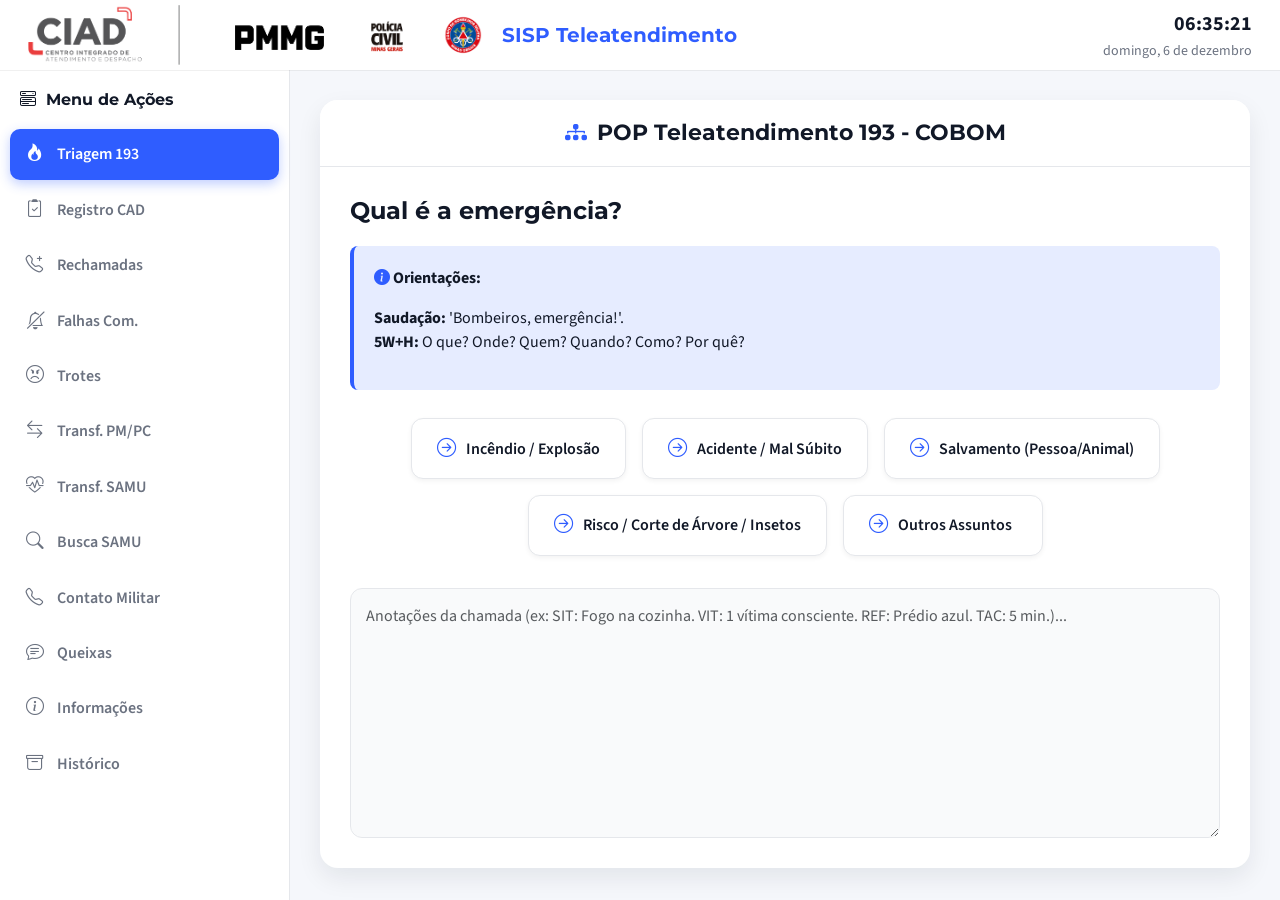
==== commit a7288b83: "Refatorar scripts para naturezas e atualizar a interface do usuário Renomeamos as páginas 'scripts' " ====
--- a/pages/popciad/popbm/index.html
+++ b/pages/popciad/popbm/index.html
@@ -360,7 +360,7 @@
 
 
         .logo-img {
-    height: 120px;        /* ajuste conforme o tamanho do seu logo */
+    height: 60px;        /* ajuste conforme o tamanho do seu logo */
     width: auto;
     margin-right: 20px;
 }
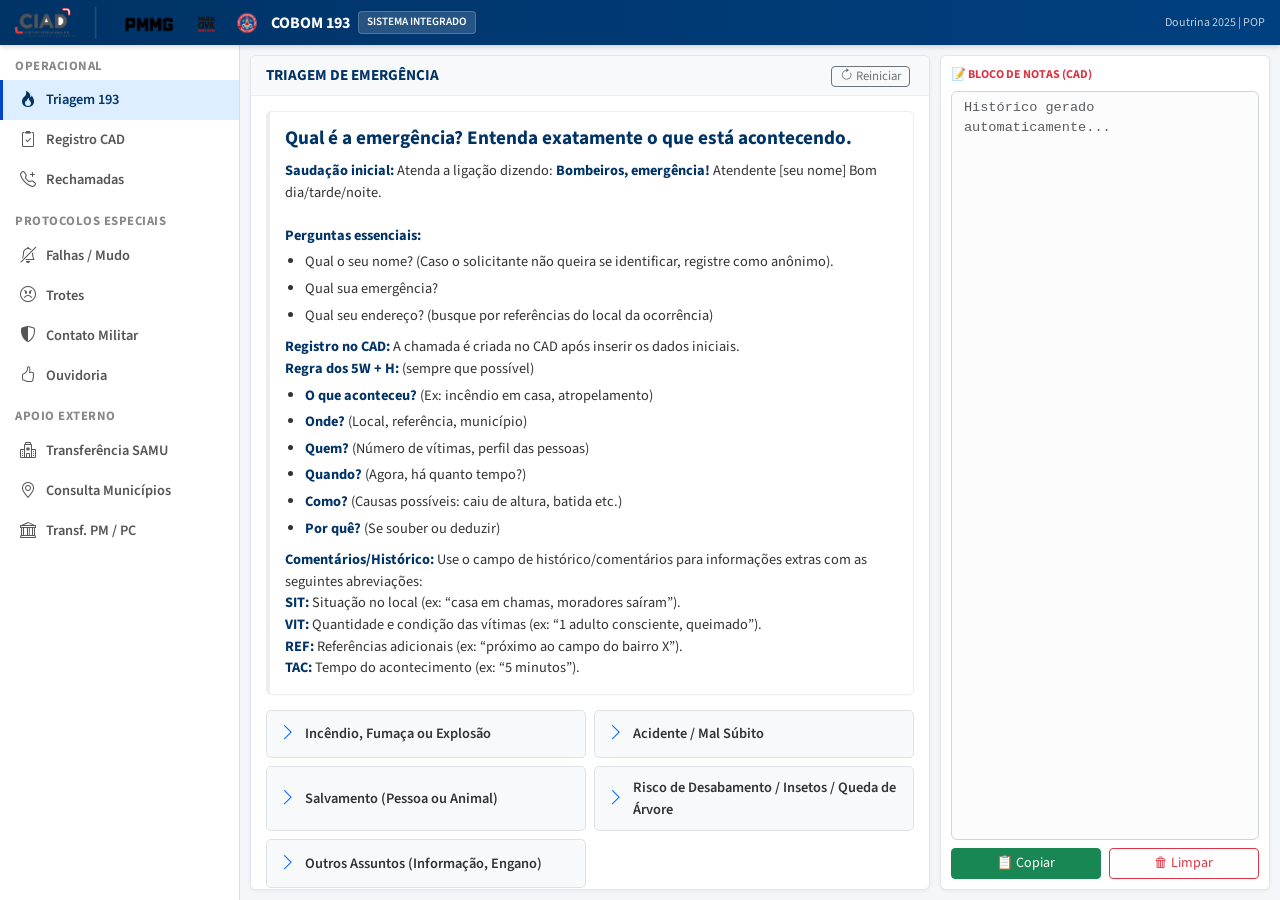
==== commit ae0e9a6c: "Refatora telas e fluxo do atendimento COBOM 193 Atualiza o fluxo do chat193.html para manter apenas " ====
--- a/pages/popciad/popbm/index.html
+++ b/pages/popciad/popbm/index.html
@@ -1,835 +1,902 @@
 <!DOCTYPE html>
 <html lang="pt-br">
 <head>
-    <meta charset="UTF-8">
-    <meta name="viewport" content="width=device-width, initial-scale=1">
-    <title>Teleatendimento 193 COBOM</title>
-    
-    <link href="https://cdn.jsdelivr.net/npm/bootstrap@5.3.0/dist/css/bootstrap.min.css" rel="stylesheet">
-    <link rel="stylesheet" href="https://cdn.jsdelivr.net/npm/bootstrap-icons@1.10.0/font/bootstrap-icons.css">
-    
-    <link rel="preconnect" href="https://fonts.googleapis.com">
-    <link rel="preconnect" href="https://fonts.gstatic.com" crossorigin>
-    <link href="https://fonts.googleapis.com/css2?family=Montserrat:wght@400;700&family=Source+Sans+Pro:wght@400;600;700&display=swap" rel="stylesheet">
-
-    <style>
-        /* =========================================
-           ESTILOS (STYLES.CSS INTEGRADO)
-           ========================================= */
-        
-        /* Variáveis Globais */
-        :root {
-            --primary: #2f5dff;
-            --primary-light: #e6ecff;
-            --bg: #f5f7fb;
-            --text: #111827;
-            --text-muted: #6b7280;
-            --card-bg: #ffffff;
-            --border-soft: #e5e7eb;
-            --radius: 18px;
-            --shadow-soft: 0 10px 25px rgba(15, 23, 42, 0.08);
-            --shadow-hover: 0 16px 45px rgba(15, 23, 42, 0.15);
-        }
-
-        /* Reset básico */
-        *, *::before, *::after {
-            margin: 0;
-            padding: 0;
-            box-sizing: border-box;
-        }
-
-        body {
-            font-family: "Source Sans Pro", system-ui, sans-serif;
-            background: var(--bg);
-            color: var(--text);
-            -webkit-font-smoothing: antialiased;
-        }
-
-        .page {
-            min-height: 100vh;
-            display: flex;
-            flex-direction: column;
-        }
-
-        /* ===== TOPBAR ===== */
-        .topbar {
-            width: 100%;
-            background: #ffffff;
-            box-shadow: 0 1px 0 rgba(0, 0, 0, 0.06);
-            position: sticky;
-            top: 0;
-            z-index: 1040;
-            height: 70px;
-            display: flex;
-            align-items: center;
-        }
-
-        .topbar-inner {
-            width: 100%;
-            padding: 0 28px;
-            display: flex;
-            align-items: center;
-            justify-content: space-between;
-        }
-
-        /* Logo */
-        .logo-wrapper {
-            display: flex;
-            align-items: center;
-            font-family: "Montserrat", sans-serif;
-            font-weight: 700;
-            font-size: 20px;
-            color: var(--primary);
-        }
-
-        .logo-wrapper i {
-            font-size: 24px;
-            margin-right: 10px;
-        }
-
-        /* Relógio */
-        .clock-wrapper {
-            text-align: right;
-            font-size: 14px;
-        }
-
-        .clock-time {
-            font-weight: 700;
-            font-size: 20px;
-            color: var(--text);
-        }
-
-        .clock-date {
-            color: var(--text-muted);
-            margin-top: 2px;
-        }
-
-        /* ===== LAYOUT PRINCIPAL ===== */
-        .app-container {
-            display: flex;
-            min-height: calc(100vh - 70px);
-            margin-top: 0;
-        }
-
-        /* SIDEBAR */
-        #sidebar {
-            width: 290px;
-            min-width: 260px;
-            background-color: #ffffff;
-            border-right: 1px solid var(--border-soft);
-            display: flex;
-            flex-direction: column;
-            z-index: 1030;
-            padding: 20px 10px;
-        }
-
-        #sidebar h4 {
-            font-family: "Montserrat", sans-serif;
-            font-size: 16px;
-            font-weight: 700;
-            color: var(--text);
-            margin-bottom: 20px;
-            padding-left: 10px;
-            display: flex;
-            align-items: center;
-            gap: 10px;
-        }
-
-        #main-menu {
-            list-style: none;
-            padding: 0;
-        }
-
-        #main-menu .nav-link {
-            color: var(--text-muted);
-            padding: 12px 15px;
-            border-radius: 10px;
-            display: flex;
-            align-items: center;
-            font-weight: 600;
-            transition: all 0.2s ease;
-            text-decoration: none;
-            margin-bottom: 5px;
-        }
-
-        #main-menu .nav-link i {
-            font-size: 1.1rem;
-            margin-right: 12px;
-            width: 20px;
-            text-align: center;
-        }
-
-        #main-menu .nav-link:hover {
-            background: var(--primary-light);
-            color: var(--primary);
-        }
-
-        #main-menu .nav-link.active {
-            background: var(--primary);
-            color: #ffffff;
-            box-shadow: 0 4px 12px rgba(47, 93, 255, 0.3);
-        }
-
-        /* CONTEUDO PRINCIPAL */
-        #decision-tree-container {
-            flex: 1;
-            padding: 30px;
-            background-color: var(--bg);
-            overflow-y: auto;
-        }
-
-        /* CARD PRINCIPAL */
-        .card.decision-card {
-            background: var(--card-bg);
-            border-radius: var(--radius);
-            box-shadow: var(--shadow-soft);
-            border: none;
-            overflow: hidden;
-            transition: transform 0.18s ease, box-shadow 0.18s ease;
-        }
-        
-        .card.decision-card .card-header {
-            background: #ffffff !important;
-            border-bottom: 1px solid var(--border-soft);
-            padding: 20px 30px;
-            color: var(--primary);
-        }
-
-        .card.decision-card .card-header h2 {
-            font-family: "Montserrat", sans-serif;
-            font-size: 22px;
-            font-weight: 700;
-            margin: 0;
-            color: var(--text);
-            display: flex;
-            align-items: center;
-            justify-content: center;
-            gap: 10px;
-        }
-        
-        .card.decision-card .card-header i {
-            color: var(--primary);
-        }
-
-        .card-body {
-            padding: 30px;
-        }
-
-        /* ===== COMPONENTES INTERNOS ===== */
-        
-        /* Botões de Opção */
-        .option-btn {
-            background-color: #ffffff;
-            color: var(--text);
-            border: 1px solid var(--border-soft);
-            padding: 15px 25px;
-            border-radius: 12px;
-            font-weight: 600;
-            font-size: 16px;
-            margin: 8px;
-            transition: all 0.2s ease;
-            box-shadow: 0 2px 5px rgba(0,0,0,0.05);
-            min-width: 200px;
-            text-align: left;
-            display: inline-flex;
-            align-items: center;
-        }
-
-        .option-btn i {
-            color: var(--primary);
-            margin-right: 10px;
-            font-size: 1.2rem;
-        }
-
-        .option-btn:hover {
-            background-color: var(--primary);
-            color: white;
-            transform: translateY(-3px);
-            box-shadow: var(--shadow-hover);
-            border-color: var(--primary);
-        }
-
-        .option-btn:hover i {
-            color: white;
-        }
-
-        /* Botões de Ação */
-        #back-btn, #copy-btn, #save-call-btn, .samu-btn {
-            border-radius: 8px;
-            font-weight: 600;
-            padding: 10px 20px;
-            transition: all 0.2s;
-        }
-        
-        .samu-btn {
-            background-color: var(--primary);
-            border: none;
-        }
-
-        /* Texto e Orientações */
-        #question {
-            font-family: "Montserrat", sans-serif;
-            font-weight: 700;
-            color: var(--text);
-            font-size: 1.5rem;
-            margin-bottom: 20px;
-        }
-
-        #guidance {
-            background-color: var(--primary-light);
-            border-left: 4px solid var(--primary);
-            padding: 20px;
-            border-radius: 8px;
-            margin: 20px 0;
-            color: var(--text);
-        }
-        
-        .guidance-icon {
-            color: var(--primary);
-        }
-
-        /* Inputs e Textareas */
-        .form-control, .samu-input {
-            border-radius: 12px;
-            border: 1px solid var(--border-soft);
-            padding: 15px;
-            background-color: #f9fafb;
-        }
-
-        /* --- ALTERAÇÃO AQUI: AUMENTO DO NOTEPAD --- */
-        #notes-area {
-            border-radius: 12px;
-            border: 1px solid var(--border-soft);
-            padding: 15px;
-            background-color: #f9fafb;
-            min-height: 250px; /* Aumentado para ~10-12 linhas (antes era menor) */
-            font-size: 1rem;
-            line-height: 1.5;
-        }
-        
-        .form-control:focus, .samu-input:focus, #notes-area:focus {
-            background-color: #fff;
-            border-color: var(--primary);
-            box-shadow: 0 0 0 4px rgba(47, 93, 255, 0.1);
-        }
-
-        /* Histórico */
-        #history-panel {
-            background-color: var(--bg);
-            border: 1px solid var(--border-soft);
-            border-radius: 12px;
-            padding: 20px;
-        }
-
-        pre {
-            background-color: #fff;
-            border: 1px solid var(--border-soft);
-            border-radius: 8px;
-            padding: 15px;
-            color: var(--text-muted);
-            white-space: pre-wrap;
-        }
-
-        /* Responsividade */
-        @media (max-width: 992px) {
-            .app-container {
-                flex-direction: column;
-            }
-            #sidebar {
-                width: 100%;
-                border-right: none;
-                border-bottom: 1px solid var(--border-soft);
-                padding: 10px;
-            }
-            #sidebar h4 {
-                margin-bottom: 10px;
-            }
-            .topbar-inner {
-                padding: 0 15px;
-            }
-        }
-
-        .static-guidance {
-    background-color: var(--primary-light);
-    border-left: 4px solid var(--primary);
-    padding: 20px;
-    border-radius: 8px;
-    margin: 20px 0;
-    color: var(--text);
-}
-
-
-        .logo-img {
-    height: 60px;        /* ajuste conforme o tamanho do seu logo */
+<meta charset="UTF-8">
+<title>COBOM 193 – Sistema Integrado</title>
+<meta name="viewport" content="width=device-width, initial-scale=1">
+<link href="https://cdn.jsdelivr.net/npm/bootstrap@5.3.0/dist/css/bootstrap.min.css" rel="stylesheet">
+<link href="https://fonts.googleapis.com/css2?family=Source+Sans+Pro:wght@400;600;700&display=swap" rel="stylesheet">
+<link rel="stylesheet" href="https://cdn.jsdelivr.net/npm/bootstrap-icons@1.10.5/font/bootstrap-icons.css">
+
+<style>
+:root{
+  /* Identidade Visual */
+  --pm-blue: #003366;       
+  --pm-dark: #001a33;       
+  --pm-light: #e6f0ff;      
+  --pm-focus: #0044cc;      
+  --pm-bg: #f4f6f9;         
+  --pm-alert: #ffc107;      
+  --pm-danger: #dc3545;     
+}
+
+body {
+  font-family: 'Source Sans Pro', sans-serif;
+  background: var(--pm-bg);
+  height: 100vh;
+  overflow: hidden; /* Trava rolagem geral da página */
+  display: flex;
+  flex-direction: column;
+}
+
+/* --- HEADER COMPACTO (45px) --- */
+.top-header {
+    height: 45px;
+    background-color: var(--pm-blue);
+    background-image: linear-gradient(to right, #003366, #004080);
+    color: white;
+    display: flex;
+    align-items: center;
+    padding: 0 15px;
+    box-shadow: 0 2px 5px rgba(0,0,0,0.15);
+    z-index: 1000;
+    flex-shrink: 0;
+}
+
+.logo-top {
+    height: 32px;
     width: auto;
-    margin-right: 20px;
-}
-    
-.static-guidance {
-    background-color: var(--primary-light);
-    border-left: 4px solid var(--primary);
-    padding: 20px;
-    border-radius: 8px;
-    margin: 20px 0;
-    color: var(--text);
-}
+    margin-right: 10px;
+}
+
+.brand-area { display: flex; align-items: center; gap: 10px; font-size: 1rem; font-weight: 700; }
+.system-badge { background: rgba(255,255,255,0.15); padding: 2px 8px; border-radius: 4px; font-size: 0.7rem; font-weight: 600; margin-left: 8px; border: 1px solid rgba(255,255,255,0.2); }
+
+/* --- LAYOUT --- */
+#app-root { display: flex; flex: 1; overflow: hidden; }
+
+/* SIDEBAR COMPACTA */
+#sidebar { width: 240px; background: white; border-right: 1px solid #ddd; display: flex; flex-direction: column; overflow-y: auto; }
+.sidebar-section { padding: 12px 15px 4px 15px; font-size: 0.8rem; font-weight: 700; color: #888; text-transform: uppercase; letter-spacing: 0.5px; }
+#sidebar .nav-link { color: #555; padding: 8px 15px; font-weight: 600; cursor: pointer; border-left: 3px solid transparent; transition: 0.2s; font-size: 0.9rem; display: flex; align-items: center; }
+#sidebar .nav-link i { margin-right: 8px; font-size: 1rem; width: 20px; text-align: center; }
+#sidebar .nav-link:hover { background: var(--pm-light); color: var(--pm-blue); }
+#sidebar .nav-link.active { background: #dceeff; color: var(--pm-blue); border-left-color: var(--pm-focus); }
+
+/* MAIN */
+#main-content { flex: 1; display: flex; gap: 10px; padding: 10px; background: var(--pm-bg); overflow: hidden; }
+
+/* SCRIPT PANEL */
+.script-panel { flex: 2.2; background: white; border-radius: 6px; display: flex; flex-direction: column; box-shadow: 0 1px 4px rgba(0,0,0,0.05); border: 1px solid #e0e6ed; overflow: hidden; }
+.script-header { background: #f8f9fa; color: var(--pm-blue); padding: 8px 15px; font-size: 0.95rem; font-weight: 700; display: flex; justify-content: space-between; align-items: center; border-bottom: 1px solid #eee; height: 40px; flex-shrink: 0;}
+.script-body { padding: 15px; overflow-y: auto; flex: 1; position: relative; }
+
+/* DATA PANEL */
+.data-panel { flex: 1; background: white; border: 1px solid #e0e6ed; border-radius: 6px; padding: 10px; display: flex; flex-direction: column; box-shadow: 0 1px 4px rgba(0,0,0,0.05); }
+
+/* COMPONENTES VISUAIS */
+.command-card { border-left: 4px solid var(--pm-focus); padding: 15px; border-radius: 5px; background: #fff; border: 1px solid #eee; border-left-width: 4px; box-shadow: 0 1px 2px rgba(0,0,0,0.02); margin-bottom: 15px; }
+.command-text { font-size: 1.2rem; font-weight: 700; color: var(--pm-blue); margin-bottom: 10px; line-height: 1.2; }
+
+/* Texto Rico (Hint) - Estilização completa para o conteúdo do indexold */
+.command-hint { font-size: 0.9rem; color: #333; line-height: 1.5; }
+.command-hint ul { padding-left: 20px; margin-bottom: 10px; margin-top: 5px; }
+.command-hint li { margin-bottom: 5px; }
+.command-hint p { margin-bottom: 10px; }
+.command-hint strong { color: var(--pm-blue); font-weight: 700; }
+.system-alert { background: #fff3cd; border: 1px solid #ffeeba; border-left: 5px solid var(--pm-alert); padding: 10px; border-radius: 5px; font-size: 0.9rem; margin-bottom: 15px; color: #856404; }
+
+/* Botões de Opção - Estilo Grid (Lado a Lado) */
+.option-btn { 
+    text-align: left; 
+    font-weight: 600; 
+    padding: 10px 12px; 
+    border-radius: 5px; 
+    transition: all 0.2s; 
+    border: 1px solid #dee2e6; 
+    background: #f8f9fa; 
+    color: #333; 
+    width: 100%; 
+    height: 100%; /* Garante altura igual nas colunas */
+    display: flex; 
+    align-items: center; 
+    font-size: 0.9rem; 
+}
+.option-btn:hover { background: var(--pm-focus); color: white; border-color: var(--pm-focus); transform: translateY(-2px); box-shadow: 0 2px 5px rgba(0,0,0,0.1); }
+.option-btn i { margin-right: 8px; font-size: 1.1rem; }
+
+/* Inputs e Search */
+.search-wrapper { position: relative; margin-bottom: 15px; }
+.search-wrapper input { padding: 5px 10px; font-size: 0.95rem; }
+.result-item { padding: 8px; border-bottom: 1px solid #eee; background: #f9f9f9; font-size: 0.9rem; }
+.samu-list li { margin-bottom: 3px; }
+
+#notepad { flex: 1; font-family: 'Courier New', monospace; font-size: 0.85rem; border: 1px solid #ced4da; background-color: #fcfcfc; resize: none; color: #333; margin-top: 5px;}
+.form-label { margin-bottom: 2px; font-size: 0.75rem; }
+
+/* Scrollbar fina */
+::-webkit-scrollbar { width: 6px; }
+::-webkit-scrollbar-track { background: #f1f1f1; }
+::-webkit-scrollbar-thumb { background: #ccc; border-radius: 3px; }
+::-webkit-scrollbar-thumb:hover { background: #aaa; }
 
 </style>
 </head>
 <body>
 
-    <div class="topbar">
-        <div class="topbar-inner">
-           <div class="logo-wrapper">
-    <img src="logo.png" alt="Logo" class="logo-img">
-    <span>SISP Teleatendimento</span>
-</div>
-            <div class="clock-wrapper">
-                <div class="clock-time" id="clock-display">00:00:00</div>
-                <div class="clock-date" id="date-display">Carregando data...</div>
+<header class="top-header">
+    <div class="brand-area w-100 d-flex justify-content-between align-items-center">
+        <div class="d-flex align-items-center">
+            <img src="logo.png" alt="Logo Bombeiros" class="logo-top">
+            <span class="ms-1">COBOM 193</span>
+            <span class="system-badge">SISTEMA INTEGRADO</span>
+        </div>
+        <div class="small opacity-75 fw-normal" style="font-size: 0.75rem;">Doutrina 2025 | POP</div>
+    </div>
+</header>
+
+<div id="app-root">
+
+    <div id="sidebar">
+        <div class="sidebar-section">Operacional</div>
+        <div class="nav flex-column">
+            <div class="nav-link active" onclick="loadView('triagem')"><i class="bi bi-fire"></i> Triagem 193</div>
+            <div class="nav-link" onclick="loadView('dados-cad')"><i class="bi bi-clipboard2-check"></i> Registro CAD</div>
+            <div class="nav-link" onclick="loadView('rechamadas')"><i class="bi bi-telephone-plus"></i> Rechamadas</div>
+        </div>
+
+        <div class="sidebar-section">Protocolos Especiais</div>
+        <div class="nav flex-column">
+            <div class="nav-link" onclick="loadView('falha')"><i class="bi bi-bell-slash"></i> Falhas / Mudo</div>
+            <div class="nav-link" onclick="loadView('trote')"><i class="bi bi-emoji-angry"></i> Trotes</div>
+            <div class="nav-link" onclick="loadView('militar')"><i class="bi bi-shield-shaded"></i> Contato Militar</div>
+            <div class="nav-link" onclick="loadView('queixas')"><i class="bi bi-hand-thumbs-up"></i> Ouvidoria</div>
+        </div>
+
+        <div class="sidebar-section">Apoio Externo</div>
+        <div class="nav flex-column">
+            <div class="nav-link" onclick="loadView('samu')"><i class="bi bi-hospital"></i> Transferência SAMU</div>
+            <div class="nav-link" onclick="loadView('busca-samu')"><i class="bi bi-geo-alt"></i> Consulta Municípios</div>
+            <div class="nav-link" onclick="loadView('orgao')"><i class="bi bi-bank"></i> Transf. PM / PC</div>
+        </div>
+    </div>
+
+    <div id="main-content">
+        <div class="script-panel">
+            <div class="script-header">
+                <span id="view-title">ATENDIMENTO PADRÃO</span>
+                <div>
+                    <button class="btn btn-sm btn-outline-secondary me-1 py-0" onclick="resetApp()" id="btn-reset" title="Reiniciar" style="font-size: 0.8rem;"><i class="bi bi-arrow-clockwise"></i> Reiniciar</button>
+                    <button class="btn btn-sm btn-outline-secondary py-0" onclick="backStep()" id="btn-back" style="display:none; font-size: 0.8rem;">⬅️ Voltar</button>
+                </div>
+            </div>
+            <div class="script-body" id="script-flow">
+                </div>
+        </div>
+
+        <div class="data-panel">
+            <div class="d-flex flex-column flex-grow-1">
+                <label class="form-label fw-bold text-danger small text-uppercase">📝 Bloco de Notas (CAD)</label>
+                <textarea id="notepad" class="form-control" placeholder="Histórico gerado automaticamente..."></textarea>
+            </div>
+            <div class="d-flex gap-2 mt-2">
+                <button class="btn btn-success btn-sm w-100" onclick="copyNotes()">📋 Copiar</button>
+                <button class="btn btn-outline-danger btn-sm w-100" onclick="clearNotes()">🗑 Limpar</button>
             </div>
         </div>
     </div>
-
-    <div class="app-container">
-        
-        <div id="sidebar">
-            <h4><i class="bi bi-menu-button-wide"></i> Menu de Ações</h4>
-            <ul class="nav flex-column" id="main-menu">
-                <li class="nav-item">
-                    <a class="nav-link active" href="#" data-target="triagem">
-                        <i class="bi bi-fire"></i> Triagem 193</a>
-                </li>
-                <li class="nav-item">
-                    <a class="nav-link" href="#" data-target="dados-cad">
-                        <i class="bi bi-clipboard2-check"></i> Registro CAD</a>
-                </li>
-                <li class="nav-item">
-                    <a class="nav-link" href="#" data-target="rechamadas">
-                        <i class="bi bi-telephone-plus"></i> Rechamadas</a>
-                </li>
-                <li class="nav-item">
-                    <a class="nav-link" href="#" data-target="falha">
-                        <i class="bi bi-bell-slash"></i> Falhas Com.</a>
-                </li>
-                <li class="nav-item">
-                    <a class="nav-link" href="#" data-target="trote">
-                        <i class="bi bi-emoji-angry"></i> Trotes</a>
-                </li>
-                <li class="nav-item">
-                    <a class="nav-link" href="#" data-target="orgao">
-                        <i class="bi bi-arrow-left-right"></i> Transf. PM/PC</a>
-                </li>
-                <li class="nav-item">
-                    <a class="nav-link" href="#" data-target="samu">
-                        <i class="bi bi-heart-pulse"></i> Transf. SAMU</a>
-                </li>
-                <li class="nav-item">
-                    <a class="nav-link" href="#" data-target="busca-samu">
-                        <i class="bi bi-search"></i> Busca SAMU</a>
-                </li>
-                <li class="nav-item">
-                    <a class="nav-link" href="#" data-target="militar">
-                        <i class="bi bi-telephone"></i> Contato Militar</a>
-                </li>
-                <li class="nav-item">
-                    <a class="nav-link" href="#" data-target="queixas">
-                        <i class="bi bi-chat-text"></i> Queixas</a>
-                </li>
-                <li class="nav-item">
-                    <a class="nav-link" href="#" data-target="informacoes">
-                        <i class="bi bi-info-circle"></i> Informações</a>
-                </li>
-                <li class="nav-item">
-                    <a class="nav-link" href="#" data-target="saved-calls">
-                        <i class="bi bi-archive"></i> Histórico</a>
-                </li>
-            </ul>
+</div>
+
+<script src="https://cdn.jsdelivr.net/npm/bootstrap@5.3.0/dist/js/bootstrap.bundle.min.js"></script>
+
+<script>
+// --- BANCO DE DADOS ---
+
+const appData = {
+    history: [], 
+    currentView: 'triagem',
+    gruposSamu: {
+        "SAMU-BH": ["Belo Horizonte", "Belo Vale", "Caeté", "Confins", "Itabirito", "Jaboticatubas", "Lagoa Santa", "Mariana", "Matozinhos", "Moeda", "Nova Lima", "Nova União", "Ouro Preto", "Pedro Leopoldo", "Raposos", "Ribeirão das Neves", "Rio Acima", "Sabará", "Santa Luzia", "Santana do Riacho", "São José da Lapa", "Taquaraçu de Minas", "Vespasiano"],
+        "SAMU-Divinópolis": ["Aguanil", "Araújos", "Arcos", "Bambuí", "Bom Despacho", "Bonfim", "Brumadinho", "Camacho", "Campo Belo", "Cana Verde", "Candeias", "Carmo da Mata", "Carmo do Cajuru", "Carmópolis de Minas", "Cláudio", "Conceição do Pará", "Córrego Danta", "Córrego Fundo", "Cristais", "Crucilândia", "Divinópolis", "Dores do Indaiá", "Esmeraldas", "Estrela do Indaiá", "Florestal", "Formiga", "Igarapé", "Igaratinga", "Iguatama", "Itaguara", "Itapecerica", "Itatiaiuçu", "Itaúna", "Japaraíba", "Juatuba", "Lagoa da Prata", "Leandro Ferreira", "Luz", "Mário Campos", "Martinho Campos", "Mateus Leme", "Medeiros", "Moema", "Nova Serrana", "Oliveira", "Onça de Pitangui", "Pains", "Pará de Minas", "Passa Tempo", "Pedra do Indaiá", "Perdigão", "Piedade dos Gerais", "Piracema", "Pitangui", "Rio Manso", "Santana do Jacaré", "Santo Antônio do Amparo", "Santo Antônio do Monte", "São Francisco de Paula", "São Gonçalo do Pará", "São Joaquim de Bicas", "São José da Varginha", "São Sebastião do Oeste", "Serra da Saudade", "Tapiraí"],
+        "SAMU-Sete Lagoas": ["Araçaí", "Baldim", "Caetanópolis", "Cachoeira da Prata", "Cordisburgo", "Fortuna de Minas", "Inhaúma", "Jequitibá", "Maravilhas", "Papagaios", "Paraopeba", "Pompéu", "Santana de Pirapama", "Sete Lagoas"],
+        "SAMU-Contagem": ["Contagem", "Ibirité", "Sarzedo"],
+        "SAMU-Betim": ["Betim"]
+    },
+
+    // CONTEÚDO RESTAURADO INTEGRALMENTE DO INDEXOLD
+    staticViews: {
+        "dados-cad": {
+            title: "Registro de Chamada no CAD",
+            content: `
+                <div class="command-card">
+                    <div class="command-text">Registro de Chamadas no CAD</div>
+                    <div class="command-hint">
+                        <p><strong>Objetivo:</strong> Iniciar e registrar chamada no CAD com dados precisos.</p>
+                        <p><strong>Início do Registro:</strong></p>
+                        <ul>
+                            <li>Clicar no ícone do giroflex.</li>
+                            <li>Inserir os dados iniciais. A coleta deve ser completa e precisa.</li>
+                        </ul>
+                        <p><strong>2. Dados Essenciais:</strong></p>
+                        <ul>
+                            <li><strong>Solicitante:</strong> Nome (opcional; se não fornecido, registrar "anônimo").</li>
+                            <li><strong>Telefone:</strong> Número com DDD (confirmar, especialmente para transferências PMMG/PCMG, pois o número aparente pode ser ramal interno).</li>
+                            <li><strong>Natureza:</strong> Selecionar a mais adequada no CAD.</li>
+                            <li><strong>Endereço da Ocorrência (Essencial para Despacho):</strong>
+                                <ul>
+                                    <li>Tipo de logradouro (rua, avenida, rodovia).</li>
+                                    <li>Nome do logradouro.</li>
+                                    <li>Número (confirmar complementos: "320-A", "320-B").</li>
+                                    <li><strong>Rodovias:</strong> KM mais próximo, sentido (ex: "BR-381, sentido Vitória"), via marginal ou principal.</li>
+                                    <li>Complemento (apartamento, loja, etc.).</li>
+                                    <li>Bairro.</li>
+                                    <li>Município.</li>
+                                </ul>
+                            </li>
+                            <li><strong>Referências:</strong> Bairro vizinho (para ruas homônimas), construções notáveis, elevados, postos de gasolina, estabelecimentos comerciais.</li>
+                            <li><strong>Outros:</strong> Envolvimento de militar ou ocorrência "de destaque".</li>
+                        </ul>
+                    </div>
+                </div>`
+        },
+        "falha": {
+            title: "Falha na Comunicação",
+            content: `
+                <div class="command-card">
+                    <div class="command-text">Procedimentos para Falhas na Comunicação</div>
+                    <div class="command-hint">
+                        <p><strong>Chamada Muda (Sem Resposta):</strong></p>
+                        <ul>
+                            <li>Repetir a saudação, de forma clara e audível, por até três vezes, com pausas entre as tentativas.</li>
+                            <li>Persistindo a ausência de resposta, encerrar a chamada informando: "Sua ligação será encerrada por falta de comunicação."</li>
+                            <li>Qualificar no painel: "<i>Falha na comunicação</i> &gt; <i>solicitante mudo</i>".</li>
+                        </ul>
+                        <p><strong>Ligação Interrompida ou Inaudível (Antes de Dados Mínimos):</strong></p>
+                        <ul>
+                            <li>Qualificar no sistema como: "<i>Falha na comunicação</i>", selecionando a opção correspondente: "<i>ligação caiu</i>" ou "<i>outras falhas</i>".</li>
+                        </ul>
+                        <p><strong>Solicitante estrangeiro (Não fala português):</strong></p>
+                        <ul>
+                            <li>Caso o teleatendente não compreenda o idioma falado pelo solicitante, deve comunicar, em português: "Aguarde um momento."</li>
+                            <li><strong>A chamada deve ser imediatamente repassada ao Supervisor de Teleatendimento.</strong> O Supervisor deverá verificar, entre os integrantes da equipe, a existência de alguém com fluência no idioma do solicitante ou na língua inglesa.</li>
+                            <li><strong>Havendo alguém apto</strong>, a chamada será transferida para esse integrante, que deverá colher todas as informações necessárias para a criação da ocorrência, se for o caso.</li>
+                            <li><strong>Não havendo pessoa disponível que domine o idioma do solicitante ou o inglês</strong>, o solicitante deverá ser orientado, em português, a buscar auxílio de alguém que possa ajudá-lo a se comunicar. Após a orientação, a chamada será encerrada.</li>
+                            <li><strong>Caso a ocorrência seja gerada</strong>, registrar no histórico: "Solicitante estrangeiro, não fala português. Comunica-se em [idioma informado]."</li>
+                        </ul>
+                    </div>
+                </div>`
+        },
+        "trote": {
+            title: "Gestão de Trotes",
+            content: `
+                <div class="command-card">
+                    <div class="command-text">Gerenciamento de Tentativa de Trote</div>
+                    <div class="command-hint">
+                        <p><strong>Definição:</strong> Chamadas com risadas, xingamentos, não cumprimento intencional de instruções.</p>
+                        <p><strong>Procedimento (Trote Confirmado):</strong></p>
+                        <ul>
+                            <li>Informar ao solicitante: "Esta ligação foi registrada e poderá ser rastreada para fins de responsabilização penal e civil."</li>
+                            <li>Completar registro como nova emergência.</li>
+                            <li>Incluir "suspeita de trote" no histórico.</li>
+                            <li>Transferir para o Supervisor de Teleatendimento.</li>
+                        </ul>
+                        <p><strong>Procedimento (Suspeita de Trote Durante Registro):</strong></p>
+                        <ul>
+                            <li><strong>Teste:</strong> Solicitar que repita 2-3 informações (nome, logradouro, bairro) ou introduzir erros intencionais.</li>
+                            <li><strong>Falha no Teste:</strong> Informar ao solicitante: "Esta ligação foi registrada e poderá ser rastreada para fins de responsabilização penal e civil."</li>
+                            <li><strong>Insistência:</strong> Completar registro como nova emergência, incluir "suspeita de trote" e transferir para o Supervisor.</li>
+                            <li><strong>Não Insistência:</strong> Encerrar a ligação e classificar como "trote".</li>
+                        </ul>
+                    </div>
+                </div>`
+        },
+        "orgao": {
+            title: "Transferência PM / PC",
+            content: `
+                <div class="command-card">
+                    <div class="command-text">Transferência para Polícia Militar ou Polícia Civil</div>
+                    <div class="command-hint">
+                        <p><strong>Objetivo:</strong> Transferir chamada para órgão competente (PMMG/PCMG).</p>
+                        <p><strong>Pergunta de Avaliação:</strong></p>
+                        <ul>
+                            <li>"A emergência é de competência de outro órgão do CIAD (Polícia Militar ou Polícia Civil)?"</li>
+                        </ul>
+                        <p><strong>Procedimento de Transferência:</strong></p>
+                        <ul>
+                            <li>Solicitar que o solicitante aguarde: "Senhor(a), aguarde enquanto transfiro sua ligação para o órgão responsável."</li>
+                            <li>Transferir para a cabine correta: <strong>190 (PMMG)</strong> ou <strong>197 (PCMG)</strong>.</li>
+                        </ul>
+                    </div>
+                </div>`
+        },
+        "samu": {
+            title: "Transferência SAMU",
+            content: `
+                <div class="command-card">
+                    <div class="command-text">Transferência para o SAMU</div>
+                    <div class="command-hint">
+                        <p><strong>Objetivo:</strong> Transferir chamadas de APH Clínico para as centrais SAMU.</p>
+                        <p><strong>Centrais SAMU e Municípios Atendidos:</strong></p>
+                        <ul>
+                            <li><strong>SAMU-BH:</strong> 192</li>
+                            <li><strong>SAMU-Betim:</strong> Ramal 403</li>
+                            <li><strong>SAMU-Contagem:</strong> Ramal 404</li>
+                            <li><strong>SAMU-Sete Lagoas:</strong> Ramal 405</li>
+                            <li><strong>SAMU-Divinópolis:</strong> Ramal 406</li>
+                        </ul>
+                        <p><strong>Procedimento de Transferência:</strong></p>
+                        <ul>
+                            <li>Solicitar que o solicitante aguarde: "Senhor(a), aguarde enquanto transfiro sua ligação para o órgão responsável."</li>
+                            <li>Registrar no histórico da chamada: "Transferido para o SAMU. Atendente SAMU [nome do atendente do SAMU]."</li>
+                        </ul>
+                    </div>
+                </div>`
+        },
+        "militar": {
+            title: "Contato Militar",
+            content: `
+                <div class="command-card">
+                    <div class="command-text">Contato de Militares com as Cabines do COBOM</div>
+                    <div class="command-hint">
+                        <p><strong>Contexto:</strong> Contato de militares com COBOM para orientações/informações.</p>
+                        <p><strong>Procedimento (Solicitação de Registro de Empenho):</strong></p>
+                        <ul>
+                            <li>Identificar patente e unidade do militar.</li>
+                            <li>Clicar no ícone do giroflex para iniciar criação da chamada.</li>
+                            <li>Preencher dados iniciais: solicitante (nome ou "anônimo"), telefone (confirmar DDD), natureza (grupo Q, X ou Y, ex: X 03.000 - empenho administrativo), endereço, envolvimento de militar, ocorrência "de destaque".</li>
+                        </ul>
+                        <p><strong>Procedimento (Solicitação de Contato com Equipe/Informações):</strong></p>
+                        <ul>
+                            <li>Identificar patente e unidade do militar.</li>
+                            <li>Solicitar que o solicitante aguarde: "Senhor(a), peço que aguarde enquanto transfiro sua ligação."</li>
+                            <li>Transferir para a cabine correta.</li>
+                            <li><strong>Linha Ocupada:</strong> Retornar imediatamente e informar: "Senhor(a), o ramal está ocupado, não é possível transferir no momento. O(a) senhor(a) pode tentar contato via rádio/tentar novamente mais tarde ou posso tentar encontrar outro militar disponível."</li>
+                            <li><strong>Solicitação de Outro Militar:</strong> Transferir para o Supervisor de Teleatendimento.</li>
+                            <li>Qualificar chamada como "apoio operacional &gt; transferência".</li>
+                        </ul>
+                    </div>
+                </div>`
+        },
+        "rechamadas": {
+            title: "Rechamadas 193",
+            content: `
+                <div class="command-card">
+                    <div class="command-text">Rechamadas do Telefone 193</div>
+                    <div class="command-hint">
+                        <p><strong>Contexto:</strong> Sistema identifica rechamada por telefone ativo. Alerta de "Chamadas Similares" ao inserir endereço.</p>
+                        <p><strong>Procedimento Geral:</strong></p>
+                        <ul>
+                            <li>Se alertado, clicar em "Chamadas Similares".</li>
+                            <li><strong>Ocorrência Diferente:</strong> Prosseguir com criação de nova chamada.</li>
+                        </ul>
+                        <p><strong>Procedimento (Ocorrência em Andamento):</strong></p>
+                        <ul>
+                            <li>Verificar/completar dados faltantes na chamada existente.</li>
+                            <li>Incluir nome e novo telefone do solicitante no CAD.</li>
+                            <li>Informar ao solicitante: "Senhor(a), sua nova solicitação foi registrada, estamos nos esforçando para enviar uma viatura para atendimento."</li>
+                            <li> No caso de <strong>vistoria de enxame de insetos</strong>, informar ao solicitante: "O atendimento será realizado pelo critério de criticidade e em conformidade com disponibilidade de recursos"</li>
+                            <li> No caso de <strong>vistoria em risco de queda de árvore em via pública</strong>, informar ao solicitante: "Tente contato com a Prefeitura para ocorrências com árvores em via pública"</li>
+                            <li>Qualificar: "<i>Outros</i> &gt; <i>Rechamada</i>".</li>
+                        </ul>
+                        <p><strong>Procedimento (Despacho Tentou Contato):</strong></p>
+                        <ul>
+                            <li>Solicitar que o solicitante aguarde: "Senhor(a), peço que aguarde enquanto pego orientações."</li>
+                            <li>Contatar despacho para confirmar necessidade de contato e transferir a ligação (após registrar novos dados).</li>
+                        </ul>
+                    </div>
+                </div>`
+        },
+        "queixas": {
+            title: "Ouvidoria / Queixas",
+            content: `
+                <div class="command-card">
+                    <div class="command-text">Agradecimentos e Reclamações</div>
+                    <div class="command-hint">
+                        <p><strong>Contexto: Tratar agradecimentos, queixas ou reclamações (CBMMG ou teleatendimento).</strong></p>
+                        <p><strong>Procedimento (Queixa: Desvio de Conduta – Ato em Flagrante/Recente):</strong></p>
+                        <ul>
+                            <li>Registrar como nova emergência (Natureza <strong>U 33.013</strong> - Atend. denúncia desvio conduta Bm/Pm/Pc/Militar/Autoridade).</li>
+                            <li>Solicitar que o solicitante aguarde: "Senhor(a), peço que aguarde enquanto transfiro sua ligação."</li>
+                            <li>Transferir para o Supervisor de Teleatendimento.</li>
+                        </ul>
+                        <p><strong>Procedimento (Queixa: Desvio de Conduta – Ação Passada):</strong></p>
+                        <ul>
+                            <li>Informar: "Para formalizar esta denúncia, procure a Corregedoria do CBMMG (www.bombeiros.mg.gov.br)."</li>
+                            <li>Verificar dúvidas. Sem dúvidas: encerrar com saudação.</li>
+                            <li><strong>Insistência:</strong> Informar: "Senhor(a), esta é uma linha de emergência. Sua ligação será encerrada!"</li>
+                            <li>Qualificar: "informação/orientação".</li>
+                        </ul>
+                        <p><strong>Procedimento (Queixa/Agradecimento por Serviços Prestados):</strong></p>
+                        <ul>
+                            <li>Informar: "Para formalizar, acesse o fale conosco no site do CBMMG (www.bombeiros.mg.gov.br). Receberá protocolo de acompanhamento."</li>
+                        </ul>
+                    </div>
+                </div>`
+        }
+    },
+
+    treeData: {
+        1: {
+            question: "Qual é a emergência? Entenda exatamente o que está acontecendo.",
+            guidance: "<strong>Saudação inicial:</strong> Atenda a ligação dizendo:<strong> Bombeiros, emergência!</strong> Atendente [seu nome] Bom dia/tarde/noite. <br><br><strong>Perguntas essenciais:</strong><ul><li>Qual o seu nome? (Caso o solicitante não queira se identificar, registre como anônimo).</li><li>Qual sua emergência?</li><li>Qual seu endereço? (busque por referências do local da ocorrência)</li></ul><strong>Registro no CAD:</strong> A chamada é criada no CAD após inserir os dados iniciais. <br><strong>Regra dos 5W + H:</strong> (sempre que possível)<ul><li><strong>O que aconteceu?</strong> (Ex: incêndio em casa, atropelamento)</li><li><strong>Onde?</strong> (Local, referência, município)</li><li><strong>Quem?</strong> (Número de vítimas, perfil das pessoas)</li><li><strong>Quando?</strong> (Agora, há quanto tempo?)</li><li><strong>Como?</strong> (Causas possíveis: caiu de altura, batida etc.)</li><li><strong>Por quê?</strong> (Se souber ou deduzir)</li></ul><strong>Comentários/Histórico:</strong> Use o campo de histórico/comentários para informações extras com as seguintes abreviações:<br><strong>SIT:</strong> Situação no local (ex: “casa em chamas, moradores saíram”). <br><strong>VIT:</strong> Quantidade e condição das vítimas (ex: “1 adulto consciente, queimado”). <br><strong>REF:</strong> Referências adicionais (ex: “próximo ao campo do bairro X”). <br><strong>TAC:</strong> Tempo do acontecimento (ex: “5 minutos”).",
+            options: [
+                { text: "Incêndio, Fumaça ou Explosão", next: 2 },
+                { text: "Acidente / Mal Súbito", next: 20 },
+                { text: "Salvamento (Pessoa ou Animal)", next: 30 },
+                { text: "Risco de Desabamento / Insetos / Queda de Árvore", next: 40 },
+                { text: "Outros Assuntos (Informação, Engano)", next: 100 }
+            ]
+        },
+        2: {
+            question: "Há pessoas feridas ou em perigo imediato?",
+            guidance: "<strong>Avaliação de Risco à Vida (Prioridade Máxima):</strong> Esta é uma situação crítica que exige ação imediata. <br> <br><strong>Perguntas Essenciais para o Repasse:</strong><ul><li>Quantas pessoas estão envolvidas?</li><li>Qual a condição aparente dessas pessoas (conscientes, presas, queimadas, etc.)?</li><li>Qual o tipo de perigo imediato (chamas, fumaça, estrutura instável, etc.)?</li></ul><br><strong>Ação:</strong><ul><li>Crie a chamada,  coloque o <i>Alerta de chamada</i> e classifique a natureza como de <i>Alta</i> prioridade.</li><li>Repasse a chamada <strong>imediatamente</strong> ao Supervisor BM de Teleatendimento, fornecendo todas as informações detalhadas coletadas.</li></ul>",
+            options: [
+                { text: "Existem Pessoas feridas", next: 3 },
+                { text: "Existem Pessoas em perigo imediato", next: 3 },
+                { text: "Sem pessoas feridas ou em perigo", next: 4 },
+                { text: "Solicitante não sabe informar", next: 4 }
+            ]
+        },
+        3: {
+            question: "Há pessoas presas ou sem condições de sair do local?",
+            guidance: "<strong>Avaliação de Risco à Vida (Prioridade Máxima):</strong> Esta é uma situação de altíssimo risco que demanda informações precisas para o resgate. <br> <br><strong>Perguntas Essenciais para o Repasse:</strong><ul><li>Quantas pessoas estão presas ou sem condições de sair?</li><li>Onde exatamente elas estão (ex: em qual cômodo, sob escombros, dentro do veículo)?</li><li>O que está impedindo a saída (ex: portas bloqueadas, fogo, fumaça, estrutura caída)?</li><li>Qual a condição aparente dessas pessoas (conscientes, feridas, em pânico)?</li></ul><strong>Ação:</strong><ul><li>Crie a chamada,  coloque o <i>Alerta de chamada</i> e classifique a natureza como de <i>Alta</i> prioridade.</li><li>Repasse a chamada <strong>imediatamente</strong> ao Supervisor BM de Teleatendimento, fornecendo todas as informações detalhadas coletadas.</li></ul>",
+            options: [
+                { text: "Existem Pessoas presas no local", next: 4 },
+                { text: "Existem Pessoas sem condições de sair do local", next: 4 },
+                { text: "Local desocupado", next: 4 }
+            ]
+        },
+        4: {
+            question: "Há risco de explosão ou desabamento?",
+            guidance: "<strong>Avaliação de Risco à Vida (Prioridade Máxima):</strong> Esta é uma situação extremamente perigosa que exige coleta de dados detalhados para uma resposta eficaz. <br> <br><strong>Perguntas Essenciais para o Repasse:</strong><ul><li>Qual o tipo de risco (ex: vazamento de gás, estrutura rachada, barulhos estranhos)?</li><li>Qual a localização exata do risco (ex: qual andar, qual parte da estrutura)?</li><li>Há pessoas no local ou nas proximidades?</li><li>Há sinais visíveis (ex: fumaça, cheiro forte, rachaduras grandes, inclinação da estrutura)?</li></ul><strong>Ação:</strong><ul><li>Crie a chamada,  coloque o <i>Alerta de chamada</i> e classifique a natureza como de <i>Alta</i> prioridade.</li><li>Repasse a chamada <strong>imediatamente</strong> ao Supervisor BM de Teleatendimento, fornecendo todas as informações detalhadas coletadas.</li></ul>",
+            options: [
+                { text: "Existe risco de explosão", next: 5 },
+                { text: "Existe risco de desabamento", next: 5 },
+                { text: "Sem risco de explosão ou desabamento", next: 5 }
+            ]
+        },
+        5: {
+            question: "Onde está o Incêndio ou a Fumaça?",
+            guidance: "<strong>Grupo O: Explosão e Incêndio</strong> <br>Este grupo engloba ocorrências de incêndios e explosões, que demandam o acionamento de caminhões de combate a incêndio (Auto-Bombas, Auto-Bombas-Tanque, Auto-Bombas-Salvamento). Lembre-se: incêndio é o fogo em descontrole com potencial de causar danos. <br> <br><strong>Para direcionar o atendimento, identifique o local e o tipo de incêndio:</strong><ul><li>O fogo/fumaça está em um prédio, casa ou outro tipo de construção?</li><li>Está em uma área de mata, terreno baldio ou ao ar livre?</li><li>É um veículo (carro, moto, caminhão, etc.)?</li><li>Envolve postes, fiação ou transformadores elétricos?</li><li>Há algo mais específico, como uma explosão, vazamento de gás ou fogo em outros materiais?</li></ul>",
+            options: [
+                { text: "Incêndio em Edificação", next: 6 },
+                { text: "Incêndio em Vegetação ou área externa", next: 10 },
+                { text: "Incêndio em Veículo", next: 12 },
+                { text: "Incêndio em Instalação Elétrica (Poste/Rede)", next: 16 },
+                { text: "Outros riscos (Explosão, Princípio de Incêndio, Vazamento)", next: 14 }
+            ]
+        },
+        6: {
+            question: "Você está vendo fogo ou Fumaça agora?",
+            guidance: "<strong>Confirmação Visual:</strong> É crucial confirmar se há fogo ou fumaça visível para entender o estágio do incêndio e planejar a resposta. <br> <br><strong>Perguntas Essenciais:</strong><ul><li>O solicitante está dentro ou fora do imóvel?</li><li>Ele/Ela vê fogo ou apenas fumaça?</li><li>Onde exatamente o fogo/fumaça está localizado (ex: qual cômodo, qual andar, no telhado)?</li></ul>",
+            options: [
+                { text: "Fogo visível", next: 7 },
+                { text: "Apenas fumaça", next: 7 },
+                { text: "Solicitante não sabe informar", next: 8 }
+            ]
+        },
+        7: {
+            question: "O fogo está apenas em um cômodo ou se espalhou para outros locais?",
+            guidance: "<strong>Extensão do Incêndio em Edificações:</strong> Entender a dimensão do incêndio é fundamental para o planejamento e o acionamento das equipes adequadas. <br> <br><strong>Perguntas Essenciais:</strong><ul><li>Quantos cômodos ou andares estão em chamas ou afetados pela fumaça?</li><li>O fogo está se espalhando rapidamente?</li><li>Há risco de atingir edificações vizinhas? (Pergunte sobre a proximidade e tipo de construção ao redor)</li><li>Há materiais combustíveis próximos que possam agravar a situação?</li></ul>",
+            options: [
+                { text: "Multiplos cômodos/pavimentos afetados", next: 8 },
+                { text: "Somente um cômodo afetado", next: 8 },
+                { text: "Fogo ameaça imóveis vizinhos", next: 8 },
+                { text: "Princípio ou suspeita", next: 8 }
+            ]
+        },
+        8: {
+            question: "Que tipo de edificação está pegando fogo?",
+            guidance: "<strong>Classificação da Edificação:</strong> O tipo de edificação impacta diretamente o risco e a complexidade do combate, influenciando o número e tipo de equipes a serem acionadas. Edificações com grande concentração de pessoas ou materiais perigosos exigem prioridade. <br> <br><strong>Perguntas Essenciais para Classificação:</strong><ul><li>É um local com grande fluxo ou concentração de pessoas (ex: hospital, escola, shopping, asilo, teatro)?</li></li><li>É um prédio de apartamentos ou uma casa particular?</li><li>É um galpão, depósito ou área industrial? Está ocupado ou desocupado?</li><li>Há informações sobre materiais perigosos armazenados no local?</li></ul>",
+            options: [
+                { text: "Hospital/escola/asilo/local com muitas pessoas", next: 9 },
+                { text: "Prédio residencial", next: 9 },
+                { text: "Casa unifamiliar", next: 9 },
+                { text: "Prédio comercial ou misto", next: 9 },
+                { text: "Galpão/depósito desocupado", next: 9 }
+            ]
+        },
+        9: {
+            question: "A via permite acesso para caminhão?",
+            guidance: "<strong>Acesso da Viatura:</strong> É <strong>fundamental</strong> confirmar se a via até o local da ocorrência permite o acesso de caminhões de grande porte (Auto-Bombas, Auto-Bombas-Tanque). Isso impacta diretamente o tempo de resposta, o despacho da equipe e a segurança operacional. <br> <br><strong>Perguntas Essenciais para Avaliar o Acesso:</strong><ul><li>A rua é estreita? Há curvas acentuadas ou obstáculos (ex: postes caídos, árvores, veículos estacionados de forma irregular)?</li><li>É uma área rural com estradas de terra ou difícil pavimentação?</li><li>Há pontes ou viadutos com restrição de peso/altura?</li><li>O local é de difícil acesso por outros motivos (ex: vielas, becos, áreas de morro)?</li></ul>",
+            options: [
+                { text: "Sim", next: 90 },
+                { text: "Não. Acesso difícil/área rural", next: 92 }
+            ]
+        },
+        10: {
+            question: "O fogo está próximo de casas ou outros prédios?",
+            guidance: "<strong>Proximidade e Risco de Propagação:</strong> É fundamental avaliar se o incêndio em vegetação ou área externa oferece risco a edificações, veículos ou pessoas, determinando a urgência do atendimento. <br> <br><strong>Perguntas Essenciais:</strong><ul><li>A que distância o fogo está de casas, prédios, veículos ou outras estruturas?</li><li>Há risco de o fogo se espalhar para essas áreas?</li><li>Há pessoas próximas que possam ser afetadas pela fumaça ou chamas (especialmente idosos, crianças, ou com problemas respiratórios)?</li><li>Qual a altura das chamas e da vegetação?</li><li>O terreno é de fácil ou difícil acesso para as equipes? É área urbana ou rural?</li></ul>",
+            options: [
+                { text: "Menos de 50 metros de edificações", next: 11 },
+                { text: "50 a 200 metros de edificações", next: 11 },
+                { text: "Mais de 200 metros de edificações", next: 11 }
+            ]
+        },
+        11: {
+            question: "Qual o tamanho aproximado da área que está queimando?",
+            guidance: "<strong>Estimativa da Extensão da Área:</strong> A dimensão da área em chamas é crucial para dimensionar os recursos necessários para o combate. Lembre-se: 1 hectare equivale a um quadrado de 100x100 metros. <br> <br><strong>Perguntas Essenciais para Estimativa:</strong><ul><li>O fogo está em uma área pequena (ex: um lote, um jardim)?</li><li>Parece ser uma área maior, equivalente a um campo de futebol ou mais?</li><li>Qual a altura das chamas e a densidade da vegetação?</li><li>O incêndio está em área urbana ou rural?</li><li>Há risco de o fogo atingir outras propriedades ou áreas sensíveis?</li></ul>",
+            options: [
+                { text: "Mais de 01 hectare queimando", next: 100 },
+                { text: "Até 01 hectare queimando", next: 100 },
+                { text: "Área pequena (um lote) queimando", next: 100 }
+            ]
+        },
+        12: {
+            question: "Qual o tipo de Veículo?",
+            guidance: "<strong>Incêndio em Veículos:</strong> Estas ocorrências são de alta prioridade devido ao risco de explosão, vazamento de combustível e presença de vítimas. A coleta eficiente de informações é crucial para a segurança das equipes e o sucesso do combate. <br> <br><strong>Perguntas Essenciais:</strong><ul><li>Há alguém dentro do veículo ou nas proximidades?</li><li>Qual o tipo de veículo (carro de passeio, caminhão, ônibus, etc.)?</li><li>Qual o tipo de combustível (gasolina, diesel, GNV, híbrido, elétrico)?</li><li>Se for veículo de carga, qual o tipo de carga que está transportando? (Ex: inflamáveis, produtos químicos, etc.)</li><li>Onde o veículo está pegando fogo (ex: motor, parte traseira, interior)?</li><li>Há risco de explosão ou vazamento de combustível?</li></ul>",
+            options: [
+                { text: "Incêndio em carro", next: 13 },
+                { text: "Incêndio em ônibus", next: 13 },
+                { text: "Incêndio em caminhão", next: 13 },
+                { text: "Incêndio em outro tipo de veículo", next: 13 }
+            ]
+        },
+        13: {
+            question: "Você está vendo fogo ou Fumaça agora?",
+            guidance: "<strong>Confirmação Visual:</strong> É crucial confirmar se há fogo ou fumaça visível para entender o estágio do incêndio e planejar a resposta. <br> <br><strong>Perguntas Essenciais:</strong><ul><li>O solicitante está dentro ou fora do veículo?</li><li>Ele/Ela vê fogo ou apenas fumaça?</li><li>Onde exatamente o fogo/fumaça está localizado (ex: no motor, nos bancos, na carga transportada)?</li></ul>",
+            options: [
+                { text: "Fogo visível", next: 14 },
+                { text: "Apenas fumaça", next: 14 },
+                { text: "Não há confirmação visual", next: 14 }
+            ]
+        },
+        14: {
+            question: "Existe algum produto vazando?",
+            guidance: "<strong>Outros Tipos de Incêndio e Vazamentos:</strong> Este bloco abrange situações diversas como explosões, vazamentos de substâncias perigosas e incêndios em contextos específicos (locomotivas, aeronaves, embarcações). A identificação do produto vazando é crucial para a segurança das equipes e o tipo de resposta. <br> <br><strong>Perguntas Essenciais:</strong><ul><li>Qual o tipo de produto que está vazando (gás, líquido inflamável, produto químico desconhecido)?</li><li>Há algum cheiro forte, fumaça ou vapor incomum?</li><li>O que causou o vazamento ou a explosão?</li><li>Há vítimas ou pessoas expostas ao produto?</li><li>Alguém já tentou conter o vazamento ou apagar o fogo? Com o quê?</li><li>O local é residencial, comercial ou industrial?</li></ul>",
+            options: [
+                { text: "Vazamento de GLP/gás natural", next: 15 },
+                { text: "Vazamento de Líquido inflamável", next: 15 },
+                { text: "Vazamento de Produto químico desconhecido", next: 15 },
+                { text: "Não existe sinal de vazamento", next: 93 }
+            ]
+        },
+        15: {
+            question: "O vazamento é em área aberta ou fechada?",
+            guidance: "<strong>Avaliação do Ambiente do Vazamento:</strong> A localização do vazamento (ambiente aberto ou fechado) é crucial para determinar o nível de risco e a estratégia de resposta. Vazamentos em ambientes fechados concentram gases/vapores, aumentando significativamente o perigo de explosão ou intoxicação. <br> <br><strong>Perguntas Essenciais para Avaliação:</strong><ul><li>Se for ambiente fechado, qual o tamanho do local? Há ventilação? Quantas pessoas estão dentro ou estavam no momento do vazamento?</li><li>Se for área aberta, o vazamento está próximo a ralos, bueiros, cursos d'água ou áreas de grande circulação de pessoas?</li><li>Qual a intensidade do vazamento? É um gotejamento, um fluxo contínuo ou um jato?</li><li>Há alguma fonte de ignição próxima (ex: chamas, faíscas, equipamentos elétricos)?</li></ul><strong>Orientação:</strong> Oriente o solicitante a isolar a área em 100m, evitar contato com líquidos/vapores e não usar equipamentos elétricos.",
+            options: [
+                { text: "Ambiente fechado", next: 91 },
+                { text: "Área aberta", next: 100 }
+            ]
+        },
+        16: {
+            question: "A CEMIG já foi acionada?",
+            guidance: "<strong>Incêndio em Instalações Elétricas:</strong> O risco elétrico é a principal preocupação em ocorrências envolvendo instalações públicas (postes, transformadores, fiação). O combate ao fogo só pode ser iniciado com segurança após a interrupção da energia pela concessionária. <br> <br><strong>Ações Essenciais:</strong><ul><li><strong>Prioridade:</strong> A segurança é primordial. Oriente o solicitante a manter distância e isolar a área, se possível.</li><li><strong>Avaliação:</strong> O fogo está atingindo fios, transformadores ou outros equipamentos elétricos?</li><li><strong>Risco:</strong> Há algo próximo que possa pegar fogo (ex: vegetação, edificações, veículos)?</li><li><strong>CEMIG:</strong> Se a CEMIG já foi acionada, qual o número do protocolo? (Isso agiliza a coordenação).</li></ul>",
+            options: [
+                { text: "CEMIG já foi acionada", next: 93 },
+                { text: "Não acionaram a CEMIG ", next: 100 }
+            ]
+        },
+        20: {
+            question: "A vítima está consciente ou responde a estímulos?",
+            guidance: "<strong>APH - Avaliação do Nível de Consciência:</strong> É o primeiro passo crucial para determinar a gravidade da vítima e a urgência do atendimento. <br> <br><strong>Oriente o solicitante como avaliar:</strong><ul><li><strong>Chame a vítima:</strong> Pergunte em voz alta 'Você está bem?'.</li><li><strong>Toque:</strong> Se não responder, toque ou chacoalhe levemente os ombros da vítima.</li><li><strong>Observe:</strong> Ela abre os olhos, fala, ou reage a algum estímulo?</li><li><strong>Pergunte ao solicitante:</strong> 'A vítima responde quando você fala com ela ou toca nela?'</li></ul>",
+            options: [
+                { text: "Vítima consciente", next: 21 },
+                { text: "Vítima incosciente", next: 21 }
+            ]
+        },
+        21: {
+            question: "A vítima respira normalmente?",
+            guidance: "<strong>Urgência Crítica - Avaliação da Respiração:</strong> A avaliação da respiração é um dos indicadores mais importantes de uma emergência grave, como Parada Cardiorrespiratória (PCR) ou Obstrução de Vias Aéreas por Corpo Estranho (OVACE). <br> <br><strong>Oriente o solicitante como avaliar a respiração:</strong><ul><li><strong>Observe o peito:</strong> O peito da vítima sobe e desce?</li><li><strong>Ouça:</strong> Há algum som de respiração (sopros, chiados, roncos)?</li><li><strong>Sinta:</strong> Aproxime o ouvido do nariz/boca da vítima para sentir o air.</li><li><strong>Pergunte:</strong> 'A vítima está respirando de forma regular e sem esforço, ou está com dificuldade, ofegante, ou não respira de jeito nenhum?'</li></ul><br><strong>Classificação da Urgência:</strong><ul><li><strong>Vítima respira normalmente:</strong> Siga para a próxima avaliação.</li><li><strong>Vítima em Parada Cardiorrespiratória (PCR):</strong> Não respira e não responde. <strong>PRIORIDADE MÁXIMA.</strong></li><li><strong>Vítima com Obstrução de Vias Aéreas (OVACE):</strong> Engasgando, sem conseguir falar ou tossir. <strong>PRIORIDADE MÁXIMA.</strong></li><li><strong>Vítima com dificuldade em respirar (PR):</strong> Respiração ofegante, ruidosa, com esforço. <strong>PRIORIDADE MÁXIMA.</strong></li></ul>",
+            options: [
+                { text: "Vítima respira normalmente", next: 22 },
+                { text: "Vítima em Parada Cardiorrespiratória", next: 100 }, 
+                { text: "Vítima com Obstrução de vias aéreas", next: 100 }, 
+                { text: "Vítima com dificuldade em respirar", next: 100 } 
+            ]
+        },
+        22: {
+            question: "A queixa é clínica (mal súbito, dor) ou traumática (queda, batida)?",
+            guidance: "<strong>Classificação da Natureza da Ocorrência (Clínica vs. Traumática):</strong> É fundamental classificar corretamente a natureza da emergência para direcionar o atendimento do APH. <br><ul><li><strong>Queixa Clínica:</strong> Refere-se a problemas de saúde internos, sem causa externa aparente. Ex: mal súbito, dor no peito, desmaio, convulsão, febre alta, dificuldade para respirar sem trauma.</li><li><strong>Queixa Traumática:</strong> Refere-se a lesões causadas por uma força externa. Ex: queda, atropelamento, acidente de trânsito, ferimento por arma branca/fogo, queimadura, choque elétrico.</li></ul><br><strong>Pergunte ao solicitante:</strong> 'O que aconteceu para a vítima estar nesta situação? Foi um problema de saúde ou algum tipo de acidente/lesão?'",
+            options: [
+                { text: "Clínica", next: 23 },
+                { text: "Traumática", next: 24 }
+            ]
+        },
+        23: {
+            question: "A vítima apresenta sinais de risco: fala incompreensível, pele fria, respiração difícil?",
+            guidance: "<strong>Instabilidade Clínica - Identificação de Sinais de Risco Iminente:</strong> É crucial identificar rapidamente sinais que indiquem uma piora do quadro clínico da vítima, necessitando de atendimento prioritário. <br> <br><strong>Perguntas Essenciais para Identificar Sinais de Risco:</strong><ul><li><strong>Fala:</strong> A vítima consegue falar normalmente? A fala está arrastada, confusa ou incompreensível?</li><li><strong>Pele:</strong> A pele está pálida, fria, suada ou azulada (cianótica)?</li><li><strong>Respiração:</strong> A respiração está muito rápida, muito lenta, superficial ou com muito esforço?</li><li><strong>Outros sinais:</strong> Há dor intensa, tontura, confusão mental, desmaio, sangramento visível, ou qualquer outra mudança súbita no estado da vítima?</li></ul><br><strong>Classificação:</strong><ul><li><strong>Vítima em estado grave:</strong> Se qualquer um desses sinais de risco estiver presente. <strong>PRIORIDADE MÁXIMA.</strong></li><li><strong>Vítima estável:</strong> Se nenhum desses sinais estiver presente e a vítima parecer consciente e sem piora.</li></ul>",
+            options: [
+                { text: "Vítima em estado grave", next: 100 },  
+                { text: "Vítima estável", next: 100 }
+            ]
+        },
+        24: {
+            question: "Há sangramento ativo, fraturas ou dor intensa?",
+            guidance: "<strong>Gravidade do Trauma - Avaliação da Urgência:</strong> A presença de sangramento ativo, fraturas ou dor intensa indica um trauma de maior gravidade, exigindo atendimento prioritário. <br> <br><strong>Perguntas Essenciais para Avaliar o Trauma (Instrua o Solicitante):</strong><ul><li><strong>Sangramento:</strong> Há algum sangramento visível? Onde? É um sangramento pequeno, moderado ou intenso (jorrando)?</li><li><strong>Fraturas/Deformidades:</strong> Há alguma parte do corpo com deformidade, inchaço significativo, ou a vítima relata ter ouvido um 'estalo' ou 'quebra'?</li><li><strong>Dor:</strong> A vítima está sentindo dor? Qual a intensidade da dor (de 0 a 10, sendo 10 a pior dor possível)? Onde é a dor?</li><li><strong>Mobilidade:</strong> A vítima consegue mover a parte do corpo afetada?</li></ul><br><strong>Classificação:</strong><ul><li><strong>Vítima com sangramento ativo:</strong> Se houver sangramento que não para ou é intenso. <strong>PRIORIDADE MÁXIMA.</strong></li><li><strong>Vítima com fratura:</strong> Se houver suspeita de fratura ou deformidade. <strong>PRIORIDADE MÁXIMA.</strong></li><li><strong>Vítima com muita dor:</strong> Se a dor for incapacitante ou muito intensa. <strong>PRIORIDADE MÁXIMA.</strong></li><li><strong>Vítima sem lesão grave:</strong> Se não houver sangramento ativo, fraturas aparentes ou dor intensa.</li></ul>",
+            options: [
+                { text: "Vítima com sangramento", next: 100 }, 
+                { text: "Vítima com fratura", next: 100 },
+                { text: "Vítima com muita dor", next: 100 },
+                { text: "Vítima sem lesão grave", next: 100 }
+            ]
+        },
+        30: {
+            question: "Há pessoas feridas ou em perigo imediato?",
+            guidance: "<strong>Avaliação de Risco à Vida (Prioridade Máxima):</strong> Esta é uma situação crítica que exige ação imediata. <br> <br><strong>Perguntas Essenciais para o Repasse:</strong><ul><li>Quantas pessoas estão envolvidas?</li><li>Qual a condição aparente dessas pessoas (conscientes, presas, feridas, etc.)?</li><li>Qual o tipo de perigo imediato (afogamento, queda, ataque, etc.)?</li></ul><br><strong>Ação:</strong><ul><li>Crie a chamada,  coloque o <i>Alerta de chamada</i> e classifique a natureza como de <i>Alta</i> prioridade.</li><li>Repasse a chamada <strong>imediatamente</strong> ao Supervisor BM de Teleatendimento, fornecendo todas as informações detalhadas coletadas.</li></ul>",
+            options: [
+                { text: "Existem Pessoas feridas", next: 31 },
+                { text: "Existem Pessoas em perigo imediato", next: 31 },
+                { text: "Sem pessoas feridas ou em perigo", next: 31 },
+                { text: "Solicitante não sabe informar", next: 31 }
+            ]
+        },
+        31: {
+            question: "Qual o Tipo de Salvamento?",
+            guidance: "<strong>Classificação do Tipo de Salvamento:</strong> A correta identificação do tipo de salvamento é essencial para o despacho da equipe e dos equipamentos adequados. <br> <br><strong>Tipos de Salvamento e suas características:</strong><ul><li><strong>Pessoa Presa em Ferragens:</strong> Geralmente em acidentes veiculares, onde a vítima está impossibilitada de sair do veículo.</li><li><strong>Pessoa Ilhada ou Afogada:</strong> Vítima em meio líquido (inundação, rio, piscina) ou isolada por água.</li><li><strong>Pessoa Desaparecida:</strong> Busca por indivíduos perdidos, especialmente em áreas de mata ou de difícil acesso.</li><li><strong>Ameaça de Suicídio:</strong> Indivíduo em situação de risco iminente de tirar a própria vida, muitas vezes em altura ou local perigoso.</li><li><strong>Animal em Risco ou Agressivo:</strong> Animais em perigo (presos, feridos) ou que representam ameaça à população.</li></ul><br><strong>Pergunte ao solicitante:</strong><ul><li>O que exatamente está acontecendo?</li><li>A pessoa/animal está presa, na água ou perdida?</li><li>A pessoa está ameaçando a própria vida?</li><li>É um animal perigoso que está onde?</li></ul>",
+            options: [
+                { text: "Acidente de trânsito", next: 32 },
+                { text: "Pessoa Ilhada ou Afogada", next: 33 },
+                { text: "Pessoa Desaparecida", next: 34 },
+                { text: "Ameaça de Suicídio", next: 35 },
+                { text: "Animal em Risco ou Agressivo", next: 36 }
+            ]
+        },
+        32: {
+            question: "Existem vítimas presas ou o veículo está instável?",
+            guidance: "<strong>Salvamento Veicular:</strong> Este tipo de ocorrência envolve colisões com vítimas presas às ferragens ou veículos em situações de instabilidade (tombados, em ribanceiras, capotados) que necessitam de estabilização ou técnicas de desencarceramento (expansão, corte). <br> <br><strong>Perguntas Essenciais:</strong><ul><li>Quantas vítimas estão presas às ferragens? Qual a condição delas (conscientes, feridas)?</li><li>O veículo está instável (tombado, em ribanceira, com risco de queda)?</li><li>Há vazamento de combustível, óleo ou algum tipo de carga (se for veículo de carga)?</li><li>Qual a localização exata do acidente e pontos de referência?</li><li>Há risco de incêndio ou explosão?</li></ul>",
+            options: [
+                { text: "Vítima presa nas ferragens", next: 100 },
+                { text: "Veículo com risco de tombamento ou queda", next: 100 },
+                { text: "Acidente sem vítimas presas", next: 100 }
+            ]
+        },
+        33: {
+            question: "Quantas vítimas estão na água ou ilhadas? Elas estão visíveis?",
+            guidance: "<strong>Afogamento / Ilhamento:</strong> O Corpo de Bombeiros atua no resgate de vítimas em meio líquido, incluindo pessoas ilhadas em inundações/alagamentos, e salvamento de vítimas de afogamento (que não evoluíram a óbito) ou recuperação de corpos submersos. <br> <br><strong>Perguntas Essenciais:</strong><ul><li>Quantas pessoas estão na água ou ilhadas?</li><li>Elas estão conscientes? Conseguem se comunicar?</li><li>Qual o nível da água? Há correnteza forte?</li><li>Onde exatamente a vítima está (ex: rio, piscina, enchente, lagoa)?</li><li>Há algum objeto flutuando ou algo que a vítima possa se segurar?</li><li>A vítima está visível ou submersa? Há quanto tempo?</li></ul>",
+            options: [
+                { text: "Vítima Visível ou ilhada", next: 100 },
+                { text: "Vítima Submersa ou não localizada", next: 100 }
+            ]
+        },
+        34: {
+            question: "A vítima desaparecida é criança, idoso, pessoa com deficiência ou transtorno mental?",
+            guidance: "<strong>Busca de Pessoa Desaparecida:</strong> A atuação do CBMMG foca em áreas remotas, de difícil acesso ou matas. A coleta de informações detalhadas é vital para traçar o perfil da vítima e direcionar as equipes de busca. (Natureza S 04.007). <br> <br><strong>Perguntas Essenciais para a Busca:</strong><ul><li>Onde exatamente a pessoa desapareceu? (Ex: trilha, floresta, área rural, cidade?)</li><li>Há quanto tempo a pessoa está desaparecida?</li><li>Qual o perfil da vítima (idade, condição de saúde, mobilidade, uso de medicamentos)?</li><li>Quais eram as últimas vestimentas da pessoa? Havia algum objeto de valor ou identificação com ela?</li><li>Qual a condição climática atual no local do desaparecimento? (Chuva, frio, calor)</li><li>Há alguma informação sobre para onde a pessoa poderia ter ido ou o que estava fazendo?</li><li>Há histórico de desaparecimentos anteriores ou problemas de saúde mental?</li></ul>",
+            options: [
+                { text: "Criança desparecida", next: 100 },
+                { text: "Idoso desparecida", next: 100 },
+                { text: "Pessoa com deficiência ou trantorno desparecida", next: 100 },
+                { text: "Desaparecimento de adulto Recente (menos de 6h)", next: 100 },
+                { text: "Desaparecimento de adulto Prolongado (mais de 6h)", next: 100 }
+            ]
+        },
+        35: {
+            question: "A pessoa ameaça se ferir ou está em local de risco (altura, ponte, telhado)?",
+            guidance: "<strong>Atendimento a Tentativa de Suicídio:</strong> O Corpo de Bombeiros atua em situações de risco iminente, especialmente em locais elevados (árvores, prédios, pontes) que exigem técnicas de salvamento em altura. É crucial diferenciar se a ação já foi iniciada ou se ainda é uma ameaça, e se há risco para outras pessoas. <br> <br><strong>Perguntas Essenciais:</strong><ul><li>A pessoa está ameaçando se machucar ou já iniciou alguma ação (ex: se cortou, tomou algo, pulou, está prestes a pular)?</li><li>Onde a pessoa está localizada (ex: em altura, em local perigoso, dentro de um veículo, em casa)?</li><li>A pessoa está sozinha ou há alguém com ela?</li><li>Há algum negociador ou profissional de saúde mental no local?</li><li>Há risco para outras pessoas nas proximidades?</li><li>A pessoa está trancada em algum ambiente?</li></ul><strong>Ação:</strong><ul><li>Crie a chamada,  coloque o <i>Alerta de chamada</i> e classifique a natureza como de <i>Alta</i> prioridade.</li><li>Repasse a chamada <strong>imediatamente</strong> ao Supervisor BM de Teleatendimento, fornecendo todas as informações detalhadas coletadas.</li></ul>",
+            options: [
+                { text: "Ameaça ativa ou tentativa", next: 100 },
+                { text: "Relato anterior sem risco atual", next: 93 },
+                { text: "Tentante em óbito", next: 100 }
+            ]
+        },
+        36: {
+            question: "O animal representa risco a pessoas ou está em local de difícil acesso?",
+            guidance: "<strong>Salvamento Envolvendo Animal:</strong> Esta categoria abrange situações em que animais estão em perigo (presos, feridos, em locais de difícil acesso) ou representam uma ameaça à segurança da população (agressivos, soltos em via pública). <br> <br><strong>Perguntas Essenciais:</strong><ul><li>Qual o tipo de animal (ex: cão, gato, cobra, cavalo, animal silvestre)?</li><li>Onde o animal está localizado (ex: em altura, em bueiro, em via pública, dentro de uma casa)?</li><li>Qual a situação do animal (ex: preso, ferido, agressivo, doente, abandonado)?</li><li>O animal oferece risco a pessoas ou outros animais? (Ex: mordeu alguém, está atacando?)</li><li>Há alguma pessoa tentando ajudar o animal?</li><li>Já foi acionado algum órgão de controle animal ou ambiental?</li></ul>",
+            options: [
+                { text: "Animal preso ou ferido", next: 100 },
+                { text: "Animal preso ameaçando pessoas", next: 100 },
+                { text: "Animal solto ameaçando pessoas", next: 100 },
+                { text: "Animal não está ameaçando pessoas", next: 93 }
+            ]
+        },
+        40: {
+            question: "Qual o Tipo de Risco Iminente?",
+            guidance: "<strong>Grupo P: Prevenção e Vistoria (Risco Iminente):</strong> Este grupo abrange situações em que o perigo ainda não se concretizou, mas há um risco iminente de ocorrência. As principais demandas incluem riscos de queda de árvores, enxames de insetos agressivos e riscos de desabamentos/desmoronamentos. A classificação correta é fundamental para o despacho adequado. <br> <br><strong>Pergunte ao solicitante para classificar o risco:</strong><ul><li>É uma árvore que ameaça cair?</li><li>São insetos (abelhas, marimbondos) que estão agressivos ou em local de risco?</li><li>É uma estrutura (muro, prédio, telhado) que parece que vai desabar?</li><li>É um deslizamento de terra ou um muro que está cedendo?</li><li>Há fios elétricos caídos e energizados?</li><li>É alguma outra situação que representa perigo imediato, mas não se encaixa nas categorias anteriores?</li></ul>",
+            options: [
+                { text: "Árvore com Risco de Queda", next: 41 },
+                { text: "Insetos Agressivos (Abelhas, Marimbondos)", next: 42 },
+                { text: "Estrutura com Risco de Desabamento", next: 43 },
+                { text: "Deslizamento de Terra / Muro com Risco", next: 44 },
+                { text: "Fios Energizados Caídos", next: 45 },
+                { text: "Outra Situação Perigosa", next: 46 }
+            ]
+        },
+        41: {
+            question: "A árvore está inclinada, com galhos soltos ou ameaçando cair sobre algo?",
+            guidance: "<strong>Árvore com Risco de Queda:</strong> O Corpo de Bombeiros atua em situações de risco iminente à vida e ao patrimônio, ou quando a árvore caída impede a mobilidade urbana. Não realizamos podas ornamentais. A triagem é vital para evitar deslocamentos desnecessários, especialmente em períodos chuvosos. <br> <br><strong>Perguntas Essenciais para Avaliação:</strong><ul><li>A árvore está visivelmente inclinada ou com galhos prestes a cair?</li><li>Há rachaduras no tronco, raízes expostas, ou sinais de doença na árvore?</li><li>Ela está tocando a fiação elétrica, uma estrutura (casa, muro) ou veículo?</li><li>Onde a árvore está localizada (via pública, quintal particular, área comum)?</li><li>Há pedestres, veículos ou edificações diretamente abaixo ou muito próximos à árvore?</li><li>O terreno ao redor está instável (ex: encharcado, com erosão)?</li><li>Houve alguma vistoria anterior ou tentativa de remoção?</li></ul><br><strong>Orientação (se for propriedade particular sem risco iminente):</strong> Oriente o solicitante a contatar um profissional particular ou a prefeitura.",
+            options: [
+                { text: "Árvore com risco aparente de queda", next: 47 },
+                { text: "Árvore tombada sobre veículo", next: 47 },
+                { text: "Árvore tombada sobre edificação", next: 47 },
+                { text: "Solicitação de poda ou avaliação", next: 93 }
+            ]
+        },
+        42: {
+            question: "O enxame atacou alguém ou está em local de risco (escola, hospital, abrigo)?",
+            guidance: "<strong>Enxame de Insetos Agressivos:</strong> O Corpo de Bombeiros atua na remoção segura de enxames de insetos agressivos (abelhas, marimbondos, vespas) que representem risco à população. A prioridade é a segurança, e a remoção ocorre, preferencialmente, em horários de menor movimentação. Lembre-se que algumas espécies são protegidas e o manejo deve ser feito por apicultores. <br> <br><strong>Perguntas Essenciais para Avaliação:</strong><ul><li>Qual o tipo de inseto? (É importante diferenciar abelhas, marimbondos, vespas)</li><li>O enxame está agressivo? Já atacou alguém? Há pessoas alérgicas próximas?</li><li>Onde o enxame está localizado (ex: em via pública, residência, caixa de energia, poste, muro, árvore)?</li><li>Há risco de o enxame se deslocar para uma área de maior circulação?</li><li>Há crianças, idosos ou pessoas com deficiência nas proximidades?</li></ul><br><strong>Orientação:</strong> Se não houver risco iminente ou se for uma espécie protegida, oriente o solicitante a buscar um apicultor ou órgão ambiental.",
+            options: [
+                { text: "Enxame atacando pessoas", next: 100 },
+                { text: "Enxame em local de risco", next: 47 },
+                { text: "Enxame não está atacando", next: 93 }
+            ]
+        },
+        43: {
+            question: "A estrutura apresenta rachaduras, inclinação ou já cedeu parcialmente?",
+            guidance: "<strong>Estrutura com Risco de Desabamento:</strong> O acionamento de equipes de bombeiros para risco de desabamento considera sinais visíveis de comprometimento da estrutura (rachaduras, inclinação, estalos), desmoronamento parcial, e, principalmente, a presença de vítimas ou risco iminente à população. <br> <br><strong>Perguntas Essenciais para Avaliação:</strong><ul><li>Qual o tipo de estrutura que apresenta risco (ex: muro, telhado, varanda, laje, prédio inteiro)?</li><li>Há trincas grandes, rachaduras, inclinação visível, ou partes da estrutura já caíram?</li><li>A estrutura está emitindo algum som estranho (ex: estalos, rangidos)?</li><li>Há pessoas dentro ou muito próximas à estrutura?</li><li>O local é habitado ou desocupado?</li><li>Há risco de o desabamento afetar estruturas vizinhas ou vias públicas?</li></ul>",
+            options: [
+                { text: "Estrutura em risco de colapso", next: 47 },
+                { text: "Estrutura cedeu parcialmente", next: 47 },
+                { text: "Estrutura parece estável", next: 100 },
+                { text: "Solicitante não sabe informar", next: 100 }
+            ]
+        },
+        44: {
+            question: "Há trincas, escorregamento de terra ou sinais de que o solo está cedendo?",
+            guidance: "<strong>Deslizamento de Encostas e Taludes:</strong> A ocorrência de deslizamentos, mesmo que parciais, representa um risco significativo à vida e ao patrimônio. A avaliação rápida da situação é crucial. <br> <br><strong>Perguntas Essenciais para Avaliação:</strong><ul><li>O barranco ou encosta apresenta rachaduras, trincas, escorrimento de terra ou água?</li><li>Há árvores ou postes inclinados no local?</li><li>O deslizamento está próximo a casas, ruas ou veículos? Qual a distância?</li><li>Há pessoas no local ou em risco de serem atingidas?</li><li>Qual o tamanho aproximado da área que deslizou ou que está em risco?</li><li>Está chovendo no momento ou choveu intensamente nas últimas horas?</li></ul>",
+            options: [
+                { text: "Terreno está deslocando", next: 47 },
+                { text: "Muro ou parte caiu", next: 47 },
+                { text: "Parte do terreno deslocou", next: 47 },
+                { text: "Solicitante não sabe informar", next: 100 }
+            ]
+        },
+        45: {
+            question: "Os fios estão em contato com pessoas, estruturas ou água?",
+            guidance: "<strong>Fios Energizados Caídos:</strong> Esta é uma situação de <strong>altíssimo risco</strong> de choque elétrico e incêndio, exigindo o imediato isolamento da área e o acionamento urgente da concessionária de energia (CEMIG). <br> <br><strong>Ações Essenciais e Perguntas:</strong><ul><li><strong>Prioridade:</strong> Oriente o solicitante a manter distância de qualquer fio caído e a impedir que outras pessoas ou animais se aproximem.</li><li>Onde exatamente os fios caíram? (Ex: na rua, em cima de um veículo, em um telhado, no quintal?)</li><li>Os fios estão em contato com água, objetos metálicos, veículos ou alguma estrutura?</li><li>Há pessoas ou animais próximos ou em contato com os fios?</li><li>A CEMIG já foi acionada? Se sim, qual o número do protocolo de atendimento?</li><li>Há risco de incêndio devido aos fios?</li></ul>",
+            options: [
+                { text: "Existe risco direto ou contato com pessoas/objetos", next: 47 },
+                { text: "Fios isolados ou rompidos, sem energia", next: 100 }
+            ]
+        },
+        46: {
+            question: "A situação representa risco imediato à integridade física de alguém?",
+            guidance: "<strong>Outras Situações de Risco Iminente:</strong> Este bloco é para ocorrências diversas que representam perigo iminente, mas que não se enquadram nas categorias específicas anteriores. É fundamental coletar o máximo de detalhes possível para avaliar a necessidade de intervenção do Corpo de Bombeiros. <br> <br><strong>Perguntas Essenciais para Compreender a Situação:</strong><ul><li><strong>Descreva a situação:</strong> O que exatamente está acontecendo? Qual o tipo de perigo?</li><li><strong>Localização:</strong> Onde está ocorrendo essa situação perigosa? Há pontos de referência?</li><li><strong>Vítimas/Pessoas em Perigo:</strong> Há vítimas ou pessoas em perigo imediato devido a essa situação? Quantas? Qual a condição delas?</li><li><strong>Potencial de Dano:</strong> Qual o risco de agravamento da situação? Pode causar feridos, danos materiais significativos ou afetar uma área maior?</li><li><strong>Causa:</strong> Se souber, o que causou essa situação?</li><li><strong>Ações Tomadas:</strong> Alguém já tentou resolver ou intervir?</li></ul>",
+            options: [
+                { text: "Risco direto ou indireto claro", next: 47 },
+                { text: "Situação de incômodo ou dúvida", next: 100 }
+            ]
+        },
+        47: {
+            question: "Há pessoas feridas ou em perigo imediato?",
+            guidance: "<strong>Avaliação de Risco à Vida (Prioridade Máxima):</strong> Esta é uma situação crítica que exige ação imediata. <br> <br><strong>Perguntas Essenciais para o Repasse:</strong><ul><li>Quantas pessoas estão envolvidas?</li><li>Qual a condição aparente dessas pessoas (conscientes, presas, feridas, etc.)?</li><li>Qual o tipo de perigo imediato (queda, ataque, etc.)?</li></ul><br><strong>Ação:</strong><ul><li>Crie a chamada,  coloque o <i>Alerta de chamada</i> e classifique a natureza como de <i>Alta</i> prioridade.</li><li>Repasse a chamada <strong>imediatamente</strong> ao Supervisor BM de Teleatendimento, fornecendo todas as informações detalhadas coletadas.</li></ul>",
+            options: [
+                { text: "Existem Pessoas feridas", next: 100 },
+                { text: "Existem Pessoas em perigo imediato", next: 100 },
+                { text: "Sem pessoas feridas ou em perigo", next: 100 },
+                { text: "Solicitante não sabe informar", next: 93 }
+            ]
+        },
+        90: {
+            question: "Instruções de Segurança Imediata",
+            guidance: "<strong>Para Incêndios com Pessoas em Risco:</strong> É crucial orientar o solicitante e pedir que ele ajude a orientar outras pessoas presentes no local até a chegada das equipes de resgate. <br> <br><strong>Instruções Essenciais para Segurança:</strong><ul><li><strong>Mantenha-se baixo:</strong> Próximo ao chão, onde a fumaça é menos densa e o ar é mais respirável.</li><li><strong>Proteja as vias aéreas:</strong> Se possível, molhe uma toalha ou pedaço de pano e cubra o nariz e a boca.</li><li><strong>Verifique portas:</strong> Não abra portas que estejam quentes ao toque. Use as costas da mão para verificar.</li><li><strong>Sinalize:</strong> Se não conseguir sair, sinalize sua localização na janela para que as equipes possam vê-lo.</li><li><strong>Evite elevadores:</strong> Nunca utilize elevadores em caso de incêndio; use as escadas.</li><li><strong>Mantenha a calma:</strong> Tente acalmar as pessoas ao seu redor e siga as instruções.</li></ul><br><strong>Ação:</strong> Após fornecer estas instruções, proceda com o registro detalhado no sistema CAD.",
+            end: true
+        },
+        91: {
+            question: "Instruções para Situações Críticas",
+            guidance: "<strong>Para Vazamento de Gás:</strong> É fundamental orientar o solicitante e pedir que ele ajude a orientar outras pessoas presentes no local sobre as ações de segurança imediatas até a chegada das equipes. <br> <br><strong>Instruções Essenciais para Vazamento de Gás:</strong><ul><li><strong>Evacue imediatamente:</strong> Saia do local o mais rápido possível e afaste-se da edificação.</li><li><strong>Não utilize fontes de ignição: NÃO</strong> acenda fósforos, isqueiros, nem utilize equipamentos elétricos (celulares, lanternas).</li><li><strong>Não manipule a eletricidade: NÃO<strong> ligue ou desligue interruptores, tomadas ou qualquer aparelho elétrico.</li><li><strong>Busque um local seguro:</strong> Dirija-se a uma área aberta e ventilada, longe do cheiro de gás.</li><li><strong>Impeça o acesso:</strong> Oriente outras pessoas a não se aproximarem do local do vazamento.</li><li><strong>Feche o registro de gás:</strong> Se for seguro e souber como, feche o registro geral de gás.</li></ul><br><strong>Ação:</strong> Após fornecer estas instruções, proceda com o registro detalhado no sistema CAD.",
+            end: true
+        },
+        92: {
+            question: "Instruções para locais de difícil acesso",
+            guidance: "<strong>Locais de acesso restrito:</strong> É fundamental orientar o solicitante a informar rotas alternativas para a chegada das equipes. <br> <br><strong>Perguntas Essenciais:</strong><ul><li>Existe rota alternativa ou ponto onde passa o caminhão?</li><li>Existem obstáculos? (ex.: beco, ponte, poste, portão fechado)</li></ul><br><strong>Orientação:</strong> Oriente o Solicitante a colocar uma pessoa na entrada para sinalizar.",
+            end: true
+        },
+        93: {
+            question: "Instruções sobre coleta de dados",
+            guidance: "<strong>Coleta das informações:</strong> É fundamental obter do solicitante o máximo de informações para auxiliar as equipes. <br> <br><strong>Orientações finais:</strong><ul><li>Reforce orientações de segurança.</li><li>Informe que a ocorrência será atendida conforme prioridade.</li></ul><br><strong>Orientação:</strong> Oriente o Solicitante a manter o telefone livre e local acessível.",
+            end: true
+        },
+        100: {
+            question: "Critérios para acionamento do Supervisor",
+            guidance: "<strong>Acionamento Obrigatório</strong><ul><li>Parada cardiorrespiratória, obstrução de vias aéreas</li><li>Qualquer ocorrência de PRIORIDADE</li><li>Material perigoso com múltiplas vítimas</li><li>Incêndio em edificação de alto risco (hospital, escola, shopping)</li><li>Solicitação de apoio de múltiplas corporações</li><li>Chamadas com informações conflitantes ou confusas</li></ul> <br><strong>Acionamento Recomendado</strong><ul><li>Grande quantidade de rechamadas ou duplicadas</li><li>Incêndio florestal com mais de 2 hectares</li><li>Qualquer situação que o teleatendente julgue atípica</li><li>Chamadas de autoridades públicas</li></ul> <br>Todos os dados essenciais foram coletados. Proceda com o registro detalhado no sistema CAD.",
+            end: true
+        }
+    }
+};
+
+// --- LÓGICA ---
+
+document.addEventListener('DOMContentLoaded', () => {
+    loadView('triagem');
+});
+
+function loadView(viewName) {
+    appData.currentView = viewName;
+    document.querySelectorAll('.nav-link').forEach(el => el.classList.remove('active'));
+    document.querySelectorAll('.nav-link').forEach(l => {
+        if(l.getAttribute('onclick').includes(viewName)) l.classList.add('active');
+    });
+
+    const flowDiv = document.getElementById('script-flow');
+    const titleDiv = document.getElementById('view-title');
+    const backBtn = document.getElementById('btn-back');
+
+    if(viewName === 'triagem') {
+        titleDiv.innerText = "TRIAGEM DE EMERGÊNCIA";
+        backBtn.style.display = 'none';
+        appData.history = [1];
+        renderNode(1);
+    } else if (viewName === 'busca-samu') {
+        titleDiv.innerText = "CONSULTA MUNICÍPIOS SAMU";
+        backBtn.style.display = 'none';
+        renderSamuSearch();
+    } else if (appData.staticViews[viewName]) {
+        titleDiv.innerText = appData.staticViews[viewName].title;
+        backBtn.style.display = 'none';
+        flowDiv.innerHTML = appData.staticViews[viewName].content;
+    }
+}
+
+function renderNode(nodeId) {
+    const node = appData.treeData[nodeId];
+    const flowDiv = document.getElementById('script-flow');
+    const backBtn = document.getElementById('btn-back');
+
+    if(appData.history.length > 1) backBtn.style.display = 'inline-block';
+    else backBtn.style.display = 'none';
+
+    if(!node) return;
+
+    let html = `
+        <div class="command-card">
+            <div class="command-text">${node.question}</div>
+            ${node.guidance ? `<div class="command-hint">${node.guidance}</div>` : ''}
         </div>
-
-        <div id="decision-tree-container">
-            <div class="card decision-card">
-                <div class="card-header">
-                    <h2><i class="bi bi-diagram-3-fill"></i> POP Teleatendimento 193 - COBOM</h2>
-                </div>
-                <div class="card-body">
-
-                    <div id="triagem" class="dynamic-content">
-                        <div id="question-container">
-                            <h3 id="question">Triagem de emergência 193</h3>
-                            <div id="guidance">
-                                </div>
-                        </div>
-                        <div id="options" class="d-flex flex-wrap justify-content-center">
-                            </div>
-                        <textarea id="notes-area" class="form-control mt-4" placeholder="Anotações da chamada (ex: SIT: Fogo na cozinha. VIT: 1 vítima consciente. REF: Prédio azul. TAC: 5 min.)..."></textarea>
-                    </div>
-
-                    <div id="dados-cad" class="dynamic-content" style="display:none;">
-                        <div id="question-container">
-                            <h3>Registro de Chamadas no CAD</h3>
-                            <div class="static-guidance">
-                                <p><i class="bi bi-info-circle-fill guidance-icon"></i><strong>Orientações:</strong></p>
-                                <p><strong>Objetivo:</strong> Iniciar e registrar chamada no CAD com dados precisos.</p>
-                                <ul>
-                                    <li>Clicar no ícone do giroflex.</li>
-                                    <li><strong>Telefone:</strong> Confirmar DDD.</li>
-                                    <li><strong>Endereço:</strong> Logradouro, Número, Bairro, Município e Referências.</li>
-                                </ul>
-                            </div>
-                        </div>
-                    </div>
-
-                    <div id="falha" class="dynamic-content" style="display:none;">
-                        <div id="question-container">
-                            <h3>Falhas na Comunicação</h3>
-                            <div class="static-guidance">
-                                <p><strong>Chamada Muda:</strong> Repetir saudação 3 vezes. Encerrar como "Falha > Solicitante mudo".</p>
-                                <p><strong>Caiu:</strong> Qualificar como "Falha > Ligação caiu".</p>
-                            </div>
-                        </div>
-                    </div>
-
-                    <div id="trote" class="dynamic-content" style="display:none;">
-                        <div id="question-container">
-                            <h3>Gerenciamento de Trote</h3>
-                            <div class="static-guidance"><p>Avisar sobre rastreamento/responsabilização. Transferir para Supervisor.</p></div>
-                        </div>
-                    </div>
-
-                    <div id="orgao" class="dynamic-content" style="display:none;">
-                        <div id="question-container">
-                            <h3>Transferência PM/PC</h3>
-                            <div class="static-guidance"><p>Transferir para <strong>190 (PMMG)</strong> ou <strong>197 (PCMG)</strong>.</p></div>
-                        </div>
-                    </div>
-
-                    <div id="samu" class="dynamic-content" style="display:none;">
-                        <div id="question-container">
-                            <h3>Transferência SAMU</h3>
-                            <div class="static-guidance">
-                                <p>192 (BH), 403 (Betim), 404 (Contagem), 405 (Sete Lagoas), 406 (Divinópolis).</p>
-                            </div>
-                        </div>
-                    </div>
-
-                    <div id="busca-samu" class="dynamic-content" style="display:none;">
-                        <div id="question-container">
-                            <h3>Busca Municípios SAMU</h3><br>
-                            <div class="samu-search-container d-flex">
-                                <input type="text" id="municipioInput" class="samu-input flex-grow-1" placeholder="Nome do município...">
-                                <button class="samu-btn ms-2 text-white" onclick="pesquisarMunicipio()">Pesquisar</button>
-                            </div>
-                            <div id="samu-result" class="samu-result mt-3"></div>
-                        </div>
-                    </div>
-
-                    <div id="militar" class="dynamic-content" style="display:none;">
-                        <div id="question-container">
-                            <h3>Contato Militar</h3>
-                            <div class="static-guidance"><p>Identificar patente/unidade. Criar chamada adm ou transferir.</p></div>
-                        </div>
-                    </div>
-
-                    <div id="rechamadas" class="dynamic-content" style="display:none;">
-                        <div id="question-container">
-                            <h3>Rechamadas</h3>
-                            <div class="static-guidance"><p>Atualizar dados e informar sobre prioridade.</p></div>
-                        </div>
-                    </div>
-
-                    <div id="queixas" class="dynamic-content" style="display:none;">
-                        <div id="question-container">
-                            <h3>Queixas</h3>
-                            <div class="static-guidance"><p>Orientar "Fale Conosco" no site ou transferir Supervisor se grave.</p></div>
-                        </div>
-                    </div>
-
-                    <div id="informacoes" class="dynamic-content" style="display:none;">
-                        <div id="question-container">
-                            <h3>Informações</h3>
-                            <div class="static-guidance"><p>Projetos sociais, AVCB: Transferir para setor responsável.</p></div>
-                        </div>
-                    </div>
-
-                    <div id="saved-calls" class="dynamic-content" style="display:none;">
-                        <div id="question-container">
-                            <h3>Chamadas Salvas</h3>
-                            <div id="saved-calls-list"></div>
-                        </div>
-                    </div>
-
-                    <button id="back-btn" class="btn btn-secondary mt-4 d-none">
-                        <i class="bi bi-arrow-left"></i> Voltar
-                    </button>
-                    
-                    <div id="history-panel" class="text-start mt-4" style="display: none;">
-                        <h4><i class="bi bi-journal-check guidance-icon"></i> Resumo do Atendimento</h4>
-                        <div id="history-content"></div>
-                        <div class="mt-3">
-                            <button id="copy-btn" class="btn btn-sm btn-success">
-                                <i class="bi bi-clipboard"></i> Copiar
-                            </button>
-                            <span id="copy-message" class="text-success ms-2" style="display:none;">Copiado!</span>
-                            <button id="save-call-btn" class="btn btn-sm btn-primary ms-2">
-                                <i class="bi bi-save"></i> Salvar
-                            </button>
-                            <span id="save-message" class="text-primary ms-2" style="display:none;">Salvo!</span>
-                        </div>
-                    </div>
-
-                </div>
-            </div>
+    `;
+
+    if(node.end) {
+        html += `<div class="d-grid gap-2"><button class="btn btn-success p-3 fw-bold" onclick="resetApp()">✅ FINALIZAR ATENDIMENTO</button></div>`;
+    } else if (node.options) {
+        // --- BOTÕES LADO A LADO (Grid Bootstrap) ---
+        html += `<div class="row g-2">`; // g-2 define um gap (espaço) pequeno entre colunas
+        node.options.forEach(opt => {
+            html += `<div class="col-6">`; // col-6 = 50% de largura
+            html += `<button class="option-btn" onclick="selectOption(${nodeId}, ${opt.next}, '${opt.text}')">
+                <i class="bi bi-chevron-right text-primary"></i> ${opt.text}
+            </button>`;
+            html += `</div>`;
+        });
+        html += `</div>`;
+    }
+
+    flowDiv.innerHTML = html;
+}
+
+function selectOption(currentNodeId, nextNodeId, text) {
+    const isVictimInfo = [20,21,22,23,24].includes(currentNodeId);
+    logToNotepad(`${isVictimInfo ? "VIT" : "SIT"}: ${text}`);
+    appData.history.push(nextNodeId);
+    renderNode(nextNodeId);
+}
+
+function backStep() {
+    if(appData.history.length > 1) {
+        appData.history.pop();
+        renderNode(appData.history[appData.history.length - 1]);
+    }
+}
+
+function resetApp() {
+    if(confirm("Reiniciar o atendimento?")) {
+        document.getElementById('notepad').value = '';
+        loadView('triagem');
+    }
+}
+
+function renderSamuSearch() {
+    document.getElementById('script-flow').innerHTML = `
+        <div class="search-wrapper">
+            <input class="form-control border-danger fw-bold" placeholder="🔍 Digite o nome da cidade..." onkeyup="searchSamu(this.value)">
         </div>
-    </div>
-
-    <script>
-        // Relógio
-        function updateClock() {
-            const now = new Date();
-            document.getElementById('clock-display').textContent = now.toLocaleTimeString('pt-BR');
-            document.getElementById('date-display').textContent = now.toLocaleDateString('pt-BR', { weekday: 'long', day: 'numeric', month: 'long' });
-        }
-        setInterval(updateClock, 1000);
-        updateClock();
-
-        // Dados e Lógica
-        const appData = {
-            history: [], pathHistory: [], 
-            gruposSamu: {
-                "SAMU-BH": ["Belo Horizonte", "Belo Vale", "Caeté", "Confins", "Itabirito", "Jaboticatubas", "Lagoa Santa", "Mariana", "Matozinhos", "Moeda", "Nova Lima", "Nova União", "Ouro Preto", "Pedro Leopoldo", "Raposos", "Ribeirão das Neves", "Rio Acima", "Sabará", "Santa Luzia", "Santana do Riacho", "São José da Lapa", "Taquaraçu de Minas", "Vespasiano"],
-                "SAMU-Divinópolis": ["Aguanil", "Araújos", "Arcos", "Bambuí", "Bom Despacho", "Bonfim", "Brumadinho", "Camacho", "Campo Belo", "Cana Verde", "Candeias", "Carmo da Mata", "Carmo do Cajuru, Carmópolis de Minas", "Cláudio", "Conceição do Pará", "Córrego Danta", "Córrego Fundo", "Cristais", "Crucilândia", "Divinópolis", "Dores do Indaiá", "Esmeraldas", "Estrela do Indaiá, Florestal", "Formiga", "Igarapé", "Igaratinga", "Iguatama", "Itaguara", "Itapecerica", "Itatiaiuçu", "Itaúna", "Japaraíba", "Juatuba", "Lagoa da Prata", "Leandro Ferreira", "Luz", "Mário Campos", "Martinho Campos", "Mateus Leme", "Medeiros", "Moema", "Nova Serrana", "Oliveira", "Onça de Pitangui", "Pains", "Pará de Minas", "Passa Tempo", "Pedra do Indaiá", "Perdigão", "Piedade dos Gerais", "Piracema", "Pitangui", "Rio Manso", "Santana do Jacaré", "Santo Antônio do Amparo", "Santo Antônio do Monte", "São Francisco de Paula", "São Gonçalo do Pará", "São Joaquim de Bicas", "São José da Varginha", "São Sebastião do Oeste", "Serra da Saudade", "Tapiraí"],
-                "SAMU-Sete Lagoas": ["Araçaí", "Baldim", "Caetanópolis", "Cachoeira da Prata", "Cordisburgo", "Fortuna de Minas", "Inhaúma", "Jequitibá", "Maravilhas", "Papagaios", "Paraopeba", "Pompéu", "Santana de Pirapama", "Sete Lagoas"],
-                "SAMU-Contagem": ["Contagem", "Ibirité", "Sarzedo"],
-                "SAMU-Betim": ["Betim"]
-            },
-            treeData: {
-                1: {
-                    question: "Qual é a emergência?",
-                    guidance: "<strong>Saudação:</strong> 'Bombeiros, emergência!'. <br><strong>5W+H:</strong> O que? Onde? Quem? Quando? Como? Por quê?",
-                    options: [
-                        { text: "Incêndio / Explosão", next: 2 },
-                        { text: "Acidente / Mal Súbito", next: 20 },
-                        { text: "Salvamento (Pessoa/Animal)", next: 30 },
-                        { text: "Risco / Corte de Árvore / Insetos", next: 40 },
-                        { text: "Outros Assuntos", next: 100 }
-                    ]
-                },
-                2: { question: "Há pessoas feridas/perigo?", guidance: "<strong>Prioridade Máxima.</strong> Acionar Supervisor.", options: [{ text: "Sim", next: 3 }, { text: "Não/Não sabe", next: 4 }] },
-                3: { question: "Há pessoas presas?", guidance: "<strong>Altíssimo Risco.</strong>", options: [{ text: "Sim", next: 4 }, { text: "Não", next: 4 }] },
-                4: { question: "Risco explosão/desabamento?", options: [{ text: "Sim", next: 5 }, { text: "Não", next: 5 }] },
-                5: { question: "Local do Incêndio?", options: [{ text: "Edificação", next: 6 }, { text: "Vegetação", next: 10 }, { text: "Veículo", next: 12 }, { text: "Elétrico", next: 16 }, { text: "Outros", next: 14 }] },
-                6: { question: "Fogo visível?", options: [{ text: "Fogo visível", next: 7 }, { text: "Fumaça", next: 7 }, { text: "Não sabe", next: 8 }] },
-                7: { question: "Extensão?", options: [{ text: "Múltiplos cômodos", next: 8 }, { text: "Um cômodo", next: 8 }] },
-                8: { question: "Tipo edificação?", options: [{ text: "Público", next: 9 }, { text: "Residencial", next: 9 }, { text: "Comercial", next: 9 }] },
-                9: { question: "Acesso caminhão?", options: [{ text: "Sim", next: 90 }, { text: "Não", next: 92 }] },
-                10: { question: "Próximo a casas?", options: [{ text: "Sim <50m", next: 11 }, { text: "Não >50m", next: 11 }] },
-                11: { question: "Tamanho?", options: [{ text: "Grande", next: 100 }, { text: "Pequeno", next: 100 }] },
-                12: { question: "Veículo?", options: [{ text: "Carro/Moto", next: 13 }, { text: "Pesado", next: 13 }] },
-                13: { question: "Fogo visível?", options: [{ text: "Sim", next: 14 }, { text: "Não", next: 14 }] },
-                14: { question: "Vazamento?", options: [{ text: "Gás/Químico", next: 15 }, { text: "Não", next: 93 }] },
-                15: { question: "Ambiente?", options: [{ text: "Fechado", next: 91 }, { text: "Aberto", next: 100 }] },
-                16: { question: "CEMIG acionada?", options: [{ text: "Sim", next: 93 }, { text: "Não", next: 100 }] },
-                20: { question: "Consciência?", options: [{ text: "Consciente", next: 21 }, { text: "Inconsciente", next: 21 }] },
-                21: { question: "Respiração?", options: [{ text: "Normal", next: 22 }, { text: "PCR/Engasgo/Dispneia", next: 100 }] },
-                22: { question: "Causa?", options: [{ text: "Clínica", next: 23 }, { text: "Trauma", next: 24 }] },
-                23: { question: "Sinais choque?", options: [{ text: "Sim", next: 100 }, { text: "Estável", next: 100 }] },
-                24: { question: "Hemorragia/Fratura?", options: [{ text: "Sim", next: 100 }, { text: "Leve", next: 100 }] },
-                30: { question: "Pessoas risco?", options: [{ text: "Sim", next: 31 }, { text: "Não", next: 31 }] },
-                31: { question: "Tipo?", options: [{ text: "Trânsito", next: 32 }, { text: "Água", next: 33 }, { text: "Desaparecido", next: 34 }, { text: "Suicídio", next: 35 }, { text: "Animal", next: 36 }] },
-                32: { question: "Preso ferragens?", options: [{ text: "Sim", next: 100 }, { text: "Não", next: 100 }] },
-                33: { question: "Visível?", options: [{ text: "Sim", next: 100 }, { text: "Não", next: 100 }] },
-                34: { question: "Vulnerável?", options: [{ text: "Sim", next: 100 }, { text: "Não", next: 100 }] },
-                35: { question: "Ativa?", options: [{ text: "Sim", next: 100 }, { text: "Histórico", next: 93 }] },
-                36: { question: "Risco?", options: [{ text: "Sim", next: 100 }, { text: "Não", next: 93 }] },
-                40: { question: "Risco?", options: [{ text: "Árvore", next: 41 }, { text: "Insetos", next: 42 }, { text: "Estrutura", next: 43 }, { text: "Deslizamento", next: 44 }, { text: "Fios", next: 45 }, { text: "Outros", next: 46 }] },
-                41: { question: "Queda iminente?", options: [{ text: "Sim", next: 47 }, { text: "Não", next: 93 }] },
-                42: { question: "Ataque?", options: [{ text: "Sim", next: 100 }, { text: "Não", next: 93 }] },
-                43: { question: "Colapso?", options: [{ text: "Sim", next: 47 }, { text: "Não", next: 100 }] },
-                44: { question: "Cedendo?", options: [{ text: "Sim", next: 47 }, { text: "Não", next: 100 }] },
-                45: { question: "Energizado?", options: [{ text: "Sim", next: 47 }, { text: "Não", next: 100 }] },
-                46: { question: "Risco vida?", options: [{ text: "Sim", next: 47 }, { text: "Não", next: 100 }] },
-                47: { question: "Pessoas perigo?", options: [{ text: "Sim", next: 100 }, { text: "Não", next: 93 }] },
-                90: { question: "Instruções Incêndio", guidance: "Sair abaixado, não usar elevador.", options: [] },
-                91: { question: "Instruções Gás", guidance: "Evacuar, ventilar, não ligar luzes.", options: [] },
-                92: { question: "Instruções Acesso", guidance: "Enviar batedor.", options: [] },
-                93: { question: "Fim (Rotina)", guidance: "Dados coletados. Aguardar.", options: [] },
-                100: { question: "Fim (Prioridade)", guidance: "Dados coletados. Acionar Supervisor se grave.", options: [] }
-            }
-        };
-
-        function initApp() {
-            loadNode(1); appData.history.push(1);
-            setupMenuListeners();
-        }
-
-        function setupMenuListeners() {
-            document.querySelectorAll('.nav-link').forEach(link => {
-                link.addEventListener('click', function(e) {
-                    e.preventDefault();
-                    document.querySelectorAll('.nav-link').forEach(i => i.classList.remove('active'));
-                    this.classList.add('active');
-                    const target = this.getAttribute('data-target');
-                    document.querySelectorAll('.dynamic-content').forEach(c => c.style.display = 'none');
-                    document.getElementById(target).style.display = 'block';
-                    if (target === 'busca-samu') clearSamuSearch();
-                    else if (target === 'triagem') {
-                        appData.history = []; appData.pathHistory = [];
-                        document.getElementById('notes-area').value = '';
-                        loadNode(1); appData.history.push(1);
-                    } else if (target === 'saved-calls') loadSavedCalls();
-                });
-            });
-        }
-
-        function loadNode(id) { 
-            const node = appData.treeData[id];
-            if (!node) return;
-            const triagem = document.getElementById('triagem');
-            if (window.getComputedStyle(triagem).display !== 'none') {
-                document.getElementById('question').textContent = node.question;
-                const guide = document.getElementById('guidance');
-                if (node.guidance) {
-                    guide.innerHTML = `<p><i class="bi bi-info-circle-fill guidance-icon"></i> <strong>Orientações:</strong></p><p>${node.guidance}</p>`;
-                    guide.style.display = 'block';
-                } else guide.style.display = 'none';
-
-                const opts = document.getElementById('options');
-                opts.innerHTML = '';
-                if (node.options && node.options.length > 0) {
-                    node.options.forEach(o => {
-                        const btn = document.createElement('button');
-                        btn.className = 'btn option-btn';
-                        btn.innerHTML = `<i class="bi bi-arrow-right-circle"></i> ${o.text}`;
-                        btn.onclick = () => {
-                            const notes = document.getElementById('notes-area');
-                            let prefix = [20, 21, 22, 23, 24].includes(id) ? 'VIT: ' : 'SIT: ';
-                            notes.value += `${prefix}${o.text}\n\n`;
-                            appData.pathHistory.push({ question: node.question, answer: prefix + o.text });
-                            appData.history.push(o.next);
-                            loadNode(o.next);
-                        };
-                        opts.appendChild(btn);
-                    });
-                    document.getElementById('history-panel').style.display = 'none';
-                } else {
-                    showHistory();
-                    document.getElementById('history-panel').style.display = 'block';
-                    const restart = document.createElement('button');
-                    restart.className = 'btn btn-success option-btn';
-                    restart.innerHTML = '<i class="bi bi-arrow-repeat"></i> Nova Chamada';
-                    restart.onclick = () => {
-                        appData.history = []; appData.pathHistory = [];
-                        document.getElementById('notes-area').value = '';
-                        loadNode(1); appData.history.push(1);
-                    };
-                    opts.appendChild(restart);
-                }
-                
-                const back = document.getElementById('back-btn');
-                if (appData.history.length > 1) {
-                    back.classList.remove('d-none');
-                    back.onclick = () => {
-                        appData.history.pop(); appData.pathHistory.pop();
-                        const prev = appData.history[appData.history.length - 1];
-                        let txt = '';
-                        appData.pathHistory.forEach(s => txt += `${s.answer}\n\n`);
-                        document.getElementById('notes-area').value = txt;
-                        loadNode(prev);
-                    };
-                } else back.classList.add('d-none');
-            }
-        }
-
-        function showHistory() {
-            const hist = document.getElementById('history-content');
-            hist.innerHTML = '';
-            const container = document.createElement('div');
-            appData.pathHistory.forEach((s, i) => {
-                const item = document.createElement('div');
-                item.className = 'mb-2 pb-2 border-bottom';
-                item.innerHTML = `<strong>${i + 1}. ${s.question}</strong><br><span class="text-primary">↳ ${s.answer}</span>`;
-                container.appendChild(item);
-            });
-            const finalDiv = document.createElement('div');
-            const notes = document.getElementById('notes-area').value;
-            finalDiv.innerHTML = `<pre id="final-summary-text">${gerarResumo(appData.pathHistory, notes)}</pre>`;
-            container.appendChild(finalDiv);
-            hist.appendChild(container);
-
-            document.getElementById('copy-btn').onclick = () => {
-                navigator.clipboard.writeText(document.getElementById('final-summary-text').textContent)
-                    .then(() => {
-                        const msg = document.getElementById('copy-message');
-                        msg.style.display = 'inline';
-                        setTimeout(() => msg.style.display = 'none', 2000);
-                    });
-            };
-            document.getElementById('save-call-btn').onclick = saveCall;
-        }
-
-        function gerarResumo(path, notes) {
-            let res = "=== HISTÓRICO ===\n";
-            let sit=[], vit=[], ref=[], tac=[];
-            path.forEach(s => {
-                if (s.answer.startsWith('SIT:')) sit.push(s.answer.substring(4).trim());
-                else if (s.answer.startsWith('VIT:')) vit.push(s.answer.substring(4).trim());
-            });
-            const rL = notes.match(/^REF:\s*(.*)$/gim);
-            if (rL) rL.forEach(l => ref.push(l.replace(/^REF:\s*/i, '').trim()));
-            const tL = notes.match(/^TAC:\s*(.*)$/gim);
-            if (tL) tL.forEach(l => tac.push(l.replace(/^TAC:\s*/i, '').trim()));
-            res += `SIT: ${sit.join('; ') || 'NI'}\nVIT: ${vit.join('; ') || 'NI'}\nREF: ${ref.join('; ') || 'NI'}\nTAC: ${tac.join('; ') || 'NI'}\n`;
-            return res;
-        }
-
-        function saveCall() {
-            const notes = document.getElementById('notes-area').value;
-            const summary = gerarResumo(appData.pathHistory, notes);
-            let calls = JSON.parse(localStorage.getItem('teleatendimento_saved_calls')) || [];
-            calls.push({ id: Date.now(), timestamp: new Date().toISOString(), decisionPath: appData.pathHistory, notes: notes, summary: summary });
-            localStorage.setItem('teleatendimento_saved_calls', JSON.stringify(calls));
-            const msg = document.getElementById('save-message');
-            msg.style.display = 'inline';
-            setTimeout(() => {
-                msg.style.display = 'none';
-                appData.history = []; appData.pathHistory = [];
-                document.getElementById('notes-area').value = '';
-                loadNode(1); appData.history.push(1);
-            }, 1000);
-        }
-
-        function loadSavedCalls() {
-            const list = document.getElementById('saved-calls-list');
-            list.innerHTML = '';
-            let calls = JSON.parse(localStorage.getItem('teleatendimento_saved_calls')) || [];
-            if (calls.length === 0) { list.innerHTML = '<p>Vazio.</p>'; return; }
-            calls.sort((a, b) => new Date(b.timestamp) - new Date(a.timestamp));
-            calls.forEach(c => {
-                const d = document.createElement('div');
-                d.className = 'card mb-2 p-3';
-                d.style.cursor = 'pointer';
-                d.innerHTML = `<strong>${new Date(c.timestamp).toLocaleString()}</strong><small>${c.summary.substring(0,80)}...</small>`;
-                d.onclick = () => {
-                    list.innerHTML = `<button class="btn btn-secondary mb-3" onclick="loadSavedCalls()">Voltar</button><pre>${c.summary}</pre><pre>${c.notes}</pre>`;
-                };
-                list.appendChild(d);
-            });
-        }
-
-        function clearSamuSearch() { document.getElementById("municipioInput").value = ""; document.getElementById("samu-result").innerHTML = ""; }
-        function pesquisarMunicipio() {
-            const v = document.getElementById("municipioInput").value.trim().toLowerCase().normalize("NFD").replace(/[\u0300-\u036f]/g, "");
-            if (v.length < 3) return;
-            let html = '';
-            for (const [g, ms] of Object.entries(appData.gruposSamu)) {
-                const mat = ms.filter(m => m.toLowerCase().normalize("NFD").replace(/[\u0300-\u036f]/g, "").includes(v));
-                if (mat.length > 0) html += `<div class="alert alert-info"><strong>${g}</strong>: ${mat.join(', ')}</div>`;
-            }
-            document.getElementById("samu-result").innerHTML = html || '<div class="alert alert-warning">Não encontrado. Transferir Supervisor.</div>';
-        }
-        document.getElementById("municipioInput").addEventListener("keyup", function(e) { if (e.key === "Enter") pesquisarMunicipio(); });
-        document.addEventListener('DOMContentLoaded', initApp);
-    </script>
+        <div id="samu-results"></div>`;
+}
+
+function searchSamu(term) {
+    const resultDiv = document.getElementById('samu-results');
+    if(!term || term.length < 3) { resultDiv.innerHTML = ''; return; }
+    const clean = term.toLowerCase().normalize("NFD").replace(/[\u0300-\u036f]/g, "");
+    let out = '';
+    for (const [grp, cids] of Object.entries(appData.gruposSamu)) {
+        const found = cids.filter(c => c.toLowerCase().normalize("NFD").replace(/[\u0300-\u036f]/g, "").includes(clean));
+        if(found.length) out += `<div class="result-item border-start border-3 border-primary mb-1"><strong>${grp}</strong><br><small class="text-muted">${found.join(', ')}</small></div>`;
+    }
+    resultDiv.innerHTML = out || '<div class="alert alert-warning py-2 small">Nenhum município encontrado. Provável atendimento Bombeiros.</div>';
+}
+
+function logToNotepad(t) { const p=document.getElementById('notepad'); p.value+=`${t}\n`; p.scrollTop=p.scrollHeight; }
+function copyNotes() { const p=document.getElementById('notepad'); p.select(); navigator.clipboard.writeText(p.value); }
+function clearNotes() { if(confirm("Limpar notas?")) document.getElementById('notepad').value=''; }
+
+</script>
 </body>
 </html>
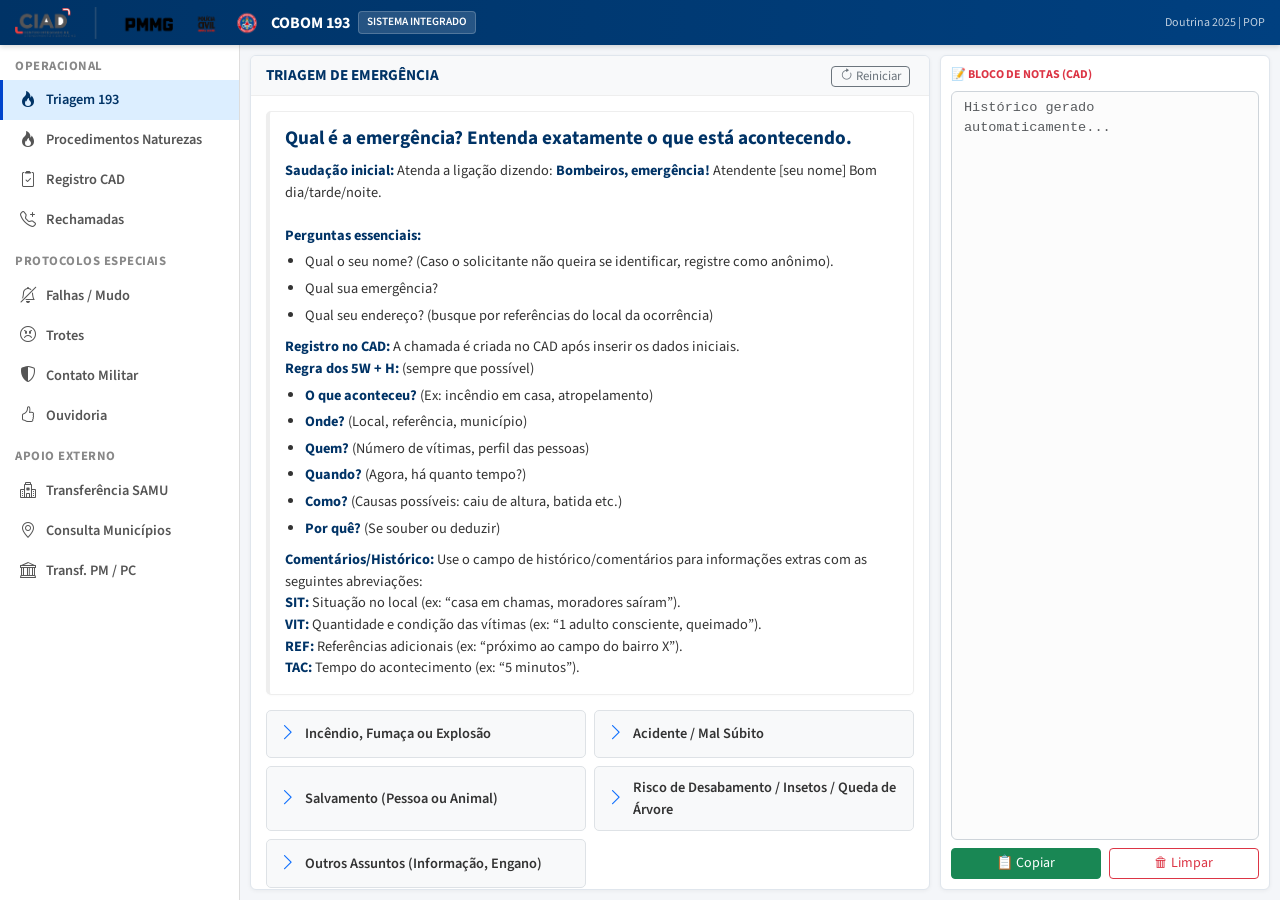
==== commit 3f214d77: "Add triagem decision tree and new PM triage interface Introduces a new triagem (decision tree) inter" ====
--- a/pages/popciad/popbm/index.html
+++ b/pages/popciad/popbm/index.html
@@ -141,9 +141,14 @@
         <div class="sidebar-section">Operacional</div>
         <div class="nav flex-column">
             <div class="nav-link active" onclick="loadView('triagem')"><i class="bi bi-fire"></i> Triagem 193</div>
-            <div class="nav-link" onclick="loadView('dados-cad')"><i class="bi bi-clipboard2-check"></i> Registro CAD</div>
+            <div class="nav-link active" onclick="window.location.href='procedimento.html'">
+  <i class="bi bi-fire"></i> Procedimentos Naturezas
+</div>
+              <div class="nav-link" onclick="loadView('dados-cad')"><i class="bi bi-clipboard2-check"></i> Registro CAD</div>
             <div class="nav-link" onclick="loadView('rechamadas')"><i class="bi bi-telephone-plus"></i> Rechamadas</div>
         </div>
+
+        
 
         <div class="sidebar-section">Protocolos Especiais</div>
         <div class="nav flex-column">
